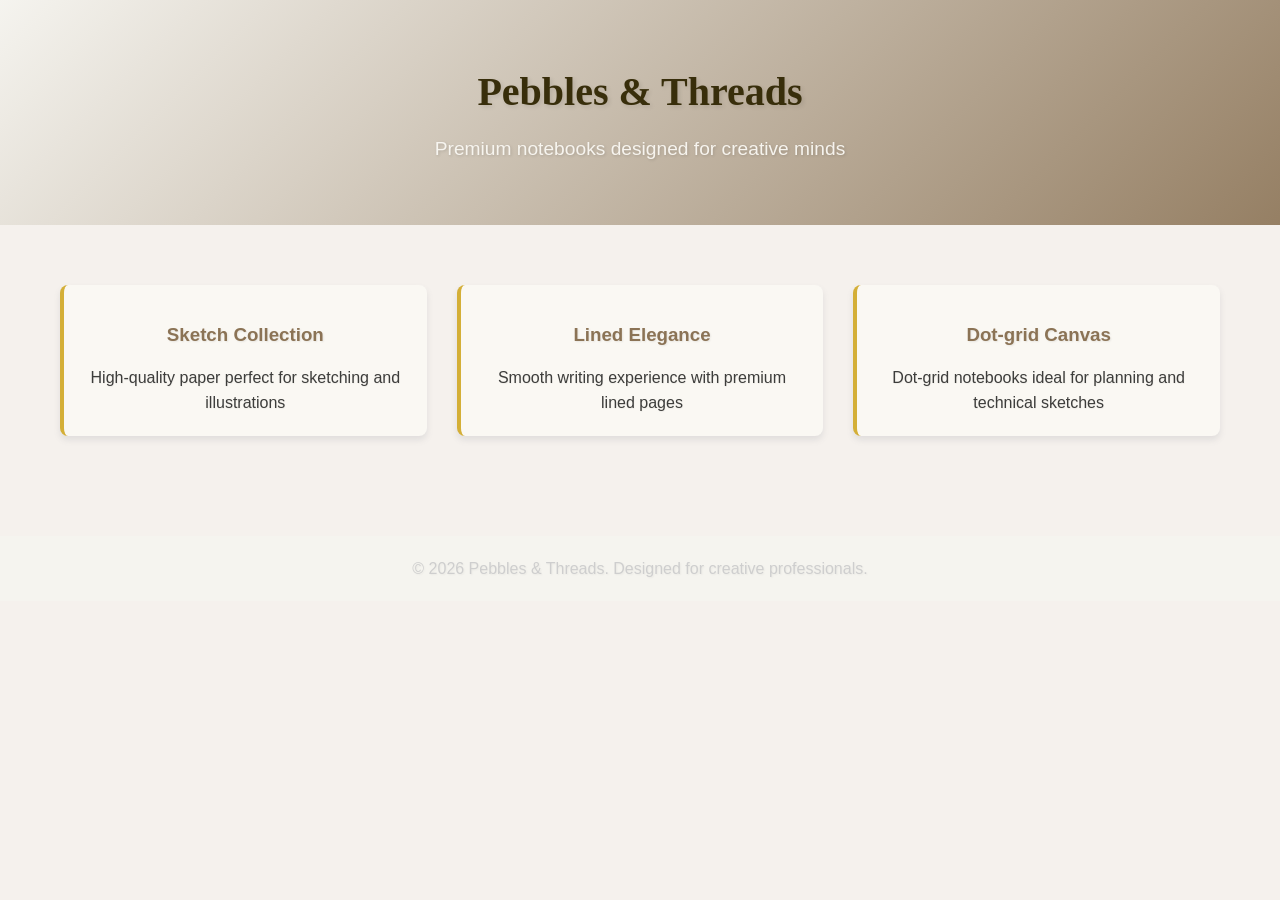
==== index.html @ 4863b6db "c" ====
<!DOCTYPE html>
<html lang="en">
<head>
    <meta charset="UTF-8">
    <meta name="viewport" content="width=device-width, initial-scale=1.0">
    <title>Document</title>
</head>
<body>

<style>
    * {
        margin: 0;
        padding: 0;
        box-sizing: border-box;
    }
    body {
        font-family: 'Segoe UI', Tahoma, Geneva, Verdana, sans-serif;
        line-height: 1.6;
        color: #3d3d3b;
        background-color: #f5f1ed;
    }
    header {
        background: linear-gradient(135deg, rgba(245, 244, 239, 0.9) 0%, rgba(139, 115, 85, 0.9) 100%), url('https://images.unsplash.com/photo-1558618666-fcd25c85cd64?w=1200&h=400&fit=crop') center/cover;
        color: #f5f4ef;
        padding: 60px 20px;
        text-align: center;
    }
    h2 {
        font-family: Georgia !important;
        font-size: 2.5em;
        margin-bottom: 10px;
        color: #382e0b;
        text-shadow: 2px 2px 4px rgba(0, 0, 0, 0.1);
    }
    .tagline {
        font-size: 1.2em;
        opacity: 0.95;
        color: #faf8f3;
        text-shadow: 1px 1px 3px rgba(0, 0, 0, 0.15);
    }
    .products {
        display: grid;
        grid-template-columns: repeat(auto-fit, minmax(280px, 1fr));
        gap: 30px;
        padding: 60px 20px;
        max-width: 1200px;
        margin: 0 auto;
    }
    .product-card {
        background: url('https://images.unsplash.com/photo-1536699162015-b34ccc34de20?w=400&h=500&fit=crop') center/cover, #faf8f3;
        border-radius: 8px;
        box-shadow: 0 4px 6px rgba(107, 114, 128, 0.15);
        padding: 20px;
        text-align: center;
        transition: transform 0.3s ease;
        border-left: 4px solid #d4af37;
    }
    .product-card:hover {
        transform: translateY(-5px);
        box-shadow: 0 6px 12px rgba(212, 175, 55, 0.2);
    }
    .product-card h3 {
        margin: 15px 0;
        color: #8b7355;
        text-shadow: 1px 1px 2px rgba(0, 0, 0, 0.08);
    }
    .product-card p {
        text-shadow: 0.5px 0.5px 1px rgba(0, 0, 0, 0.05);
    }
    footer {
        background: url('https://images.unsplash.com/photo-1558618666-fcd25c85cd64?w=1200&h=200&fit=crop') center/cover, #f5f4ef;
        color: #cecece;
        text-align: center;
        padding: 20px;
        margin-top: 40px;
        text-shadow: 1px 1px 2px rgba(0, 0, 0, 0.05);
    }
</style>
<header>
    <h2>Pebbles & Threads</h2>
    <p class="tagline">Premium notebooks designed for creative minds</p>
</header>
<section class="products">
    <div class="product-card">
        <h3>Sketch Collection</h3>
        <p>High-quality paper perfect for sketching and illustrations</p>
    </div>
    <div class="product-card">
        <h3>Lined Elegance</h3>
        <p>Smooth writing experience with premium lined pages</p>
    </div>
    <div class="product-card">
        <h3>Dot-grid Canvas</h3>
        <p>Dot-grid notebooks ideal for planning and technical sketches</p>
    </div>
</section>
<footer>
    <p>&copy; 2026 Pebbles & Threads. Designed for creative professionals.</p>
</footer>
</body>
</html>
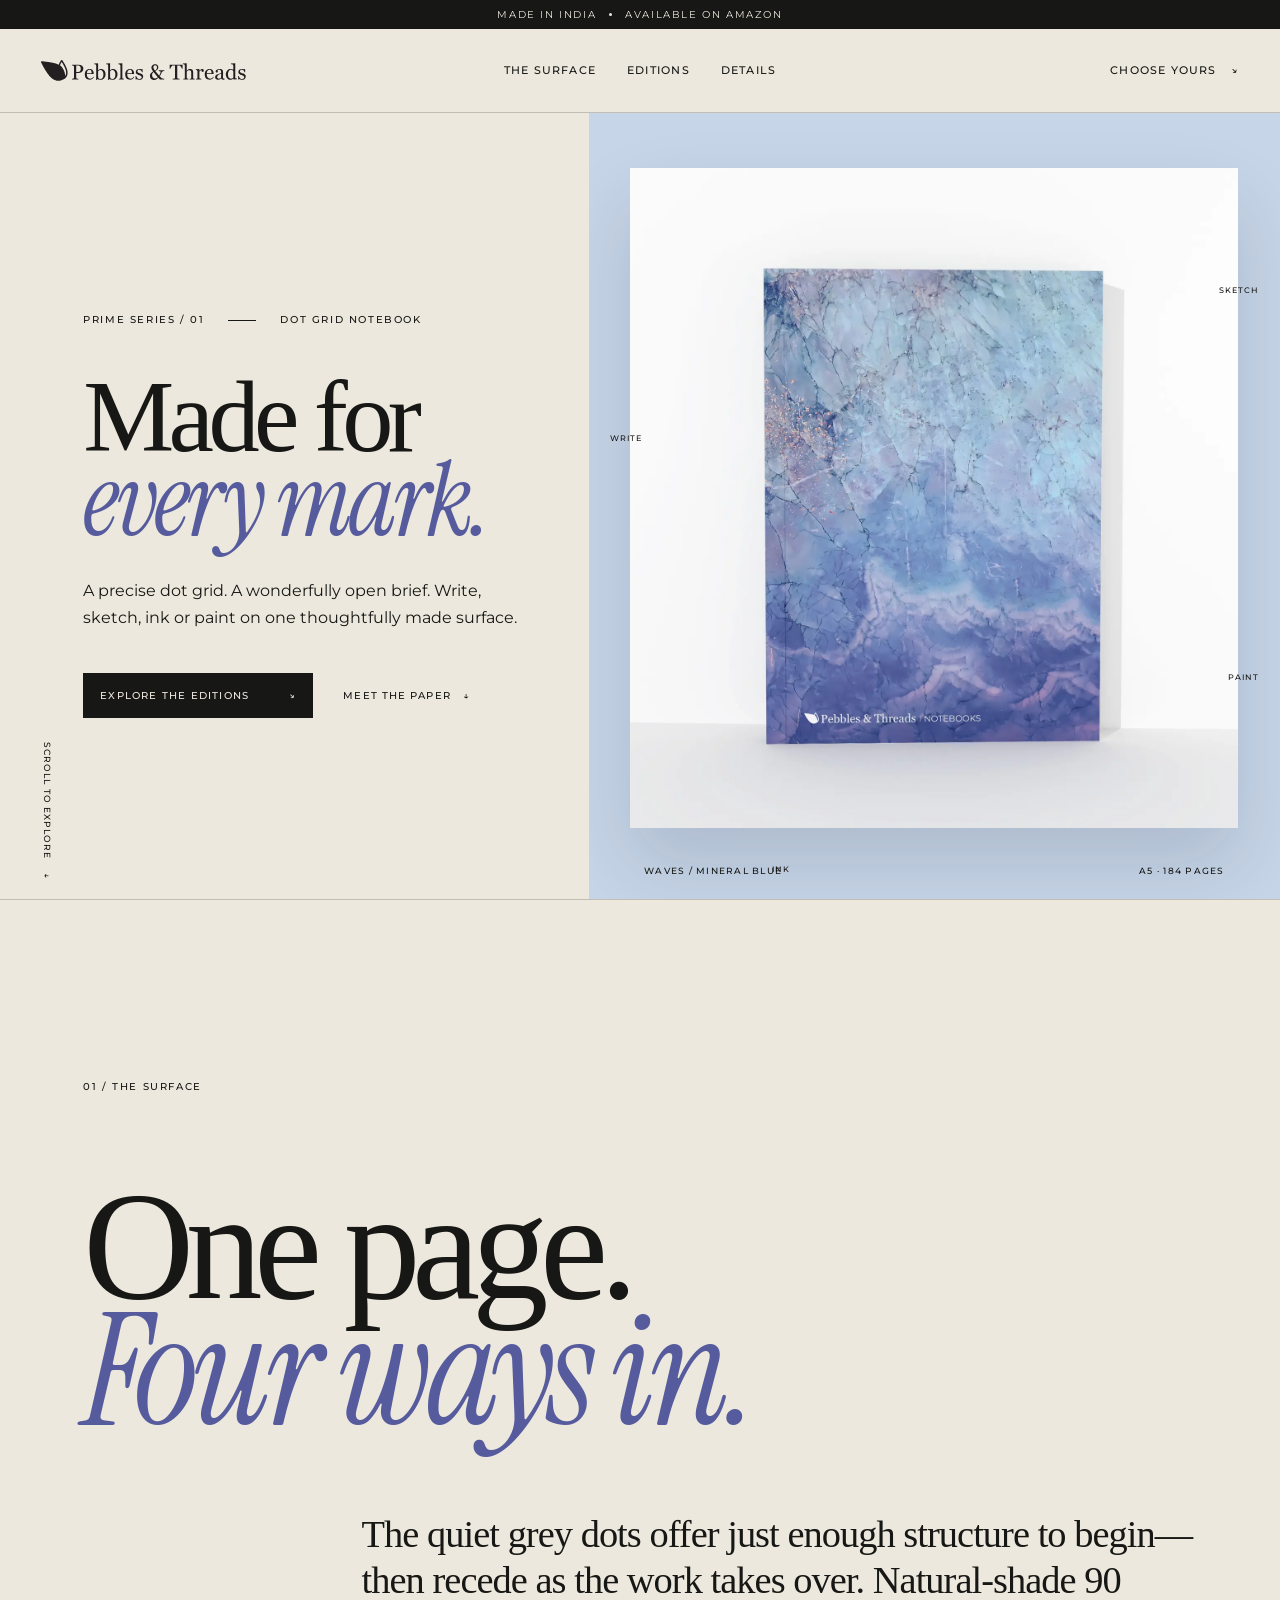
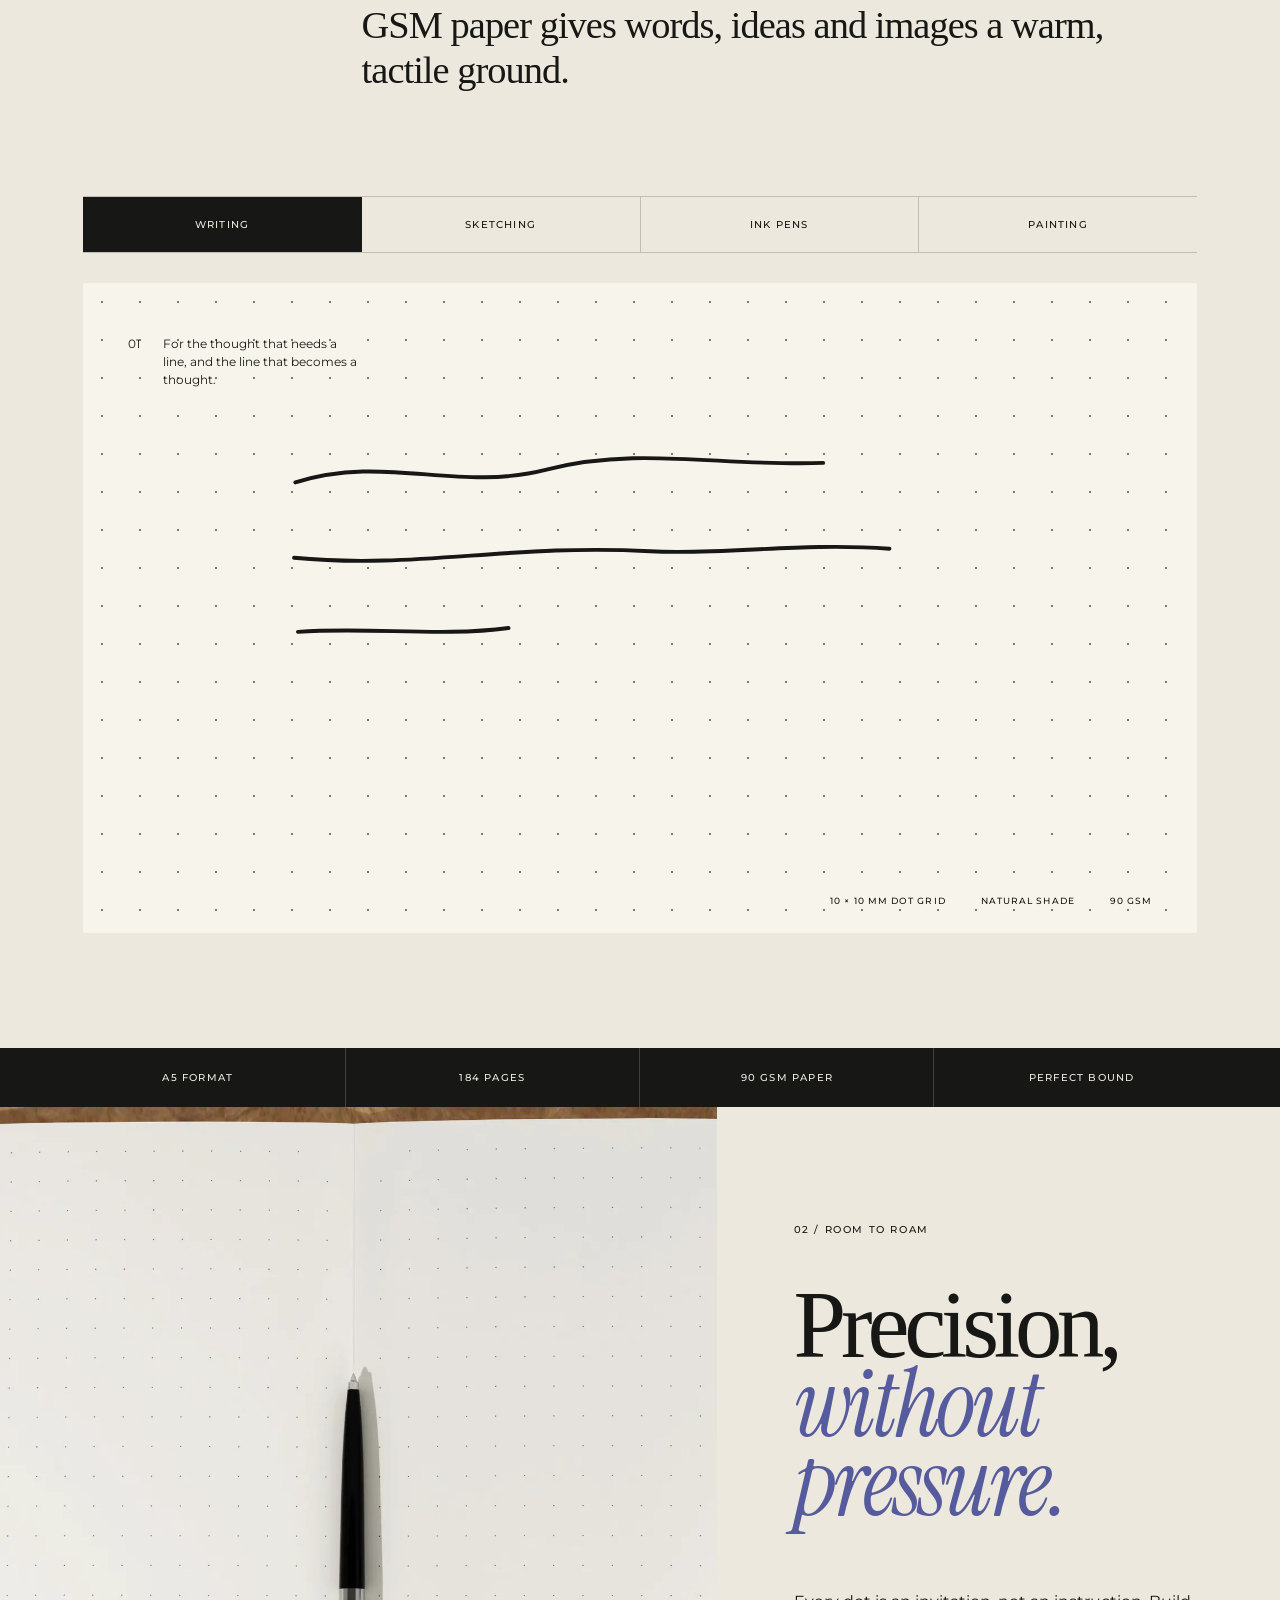
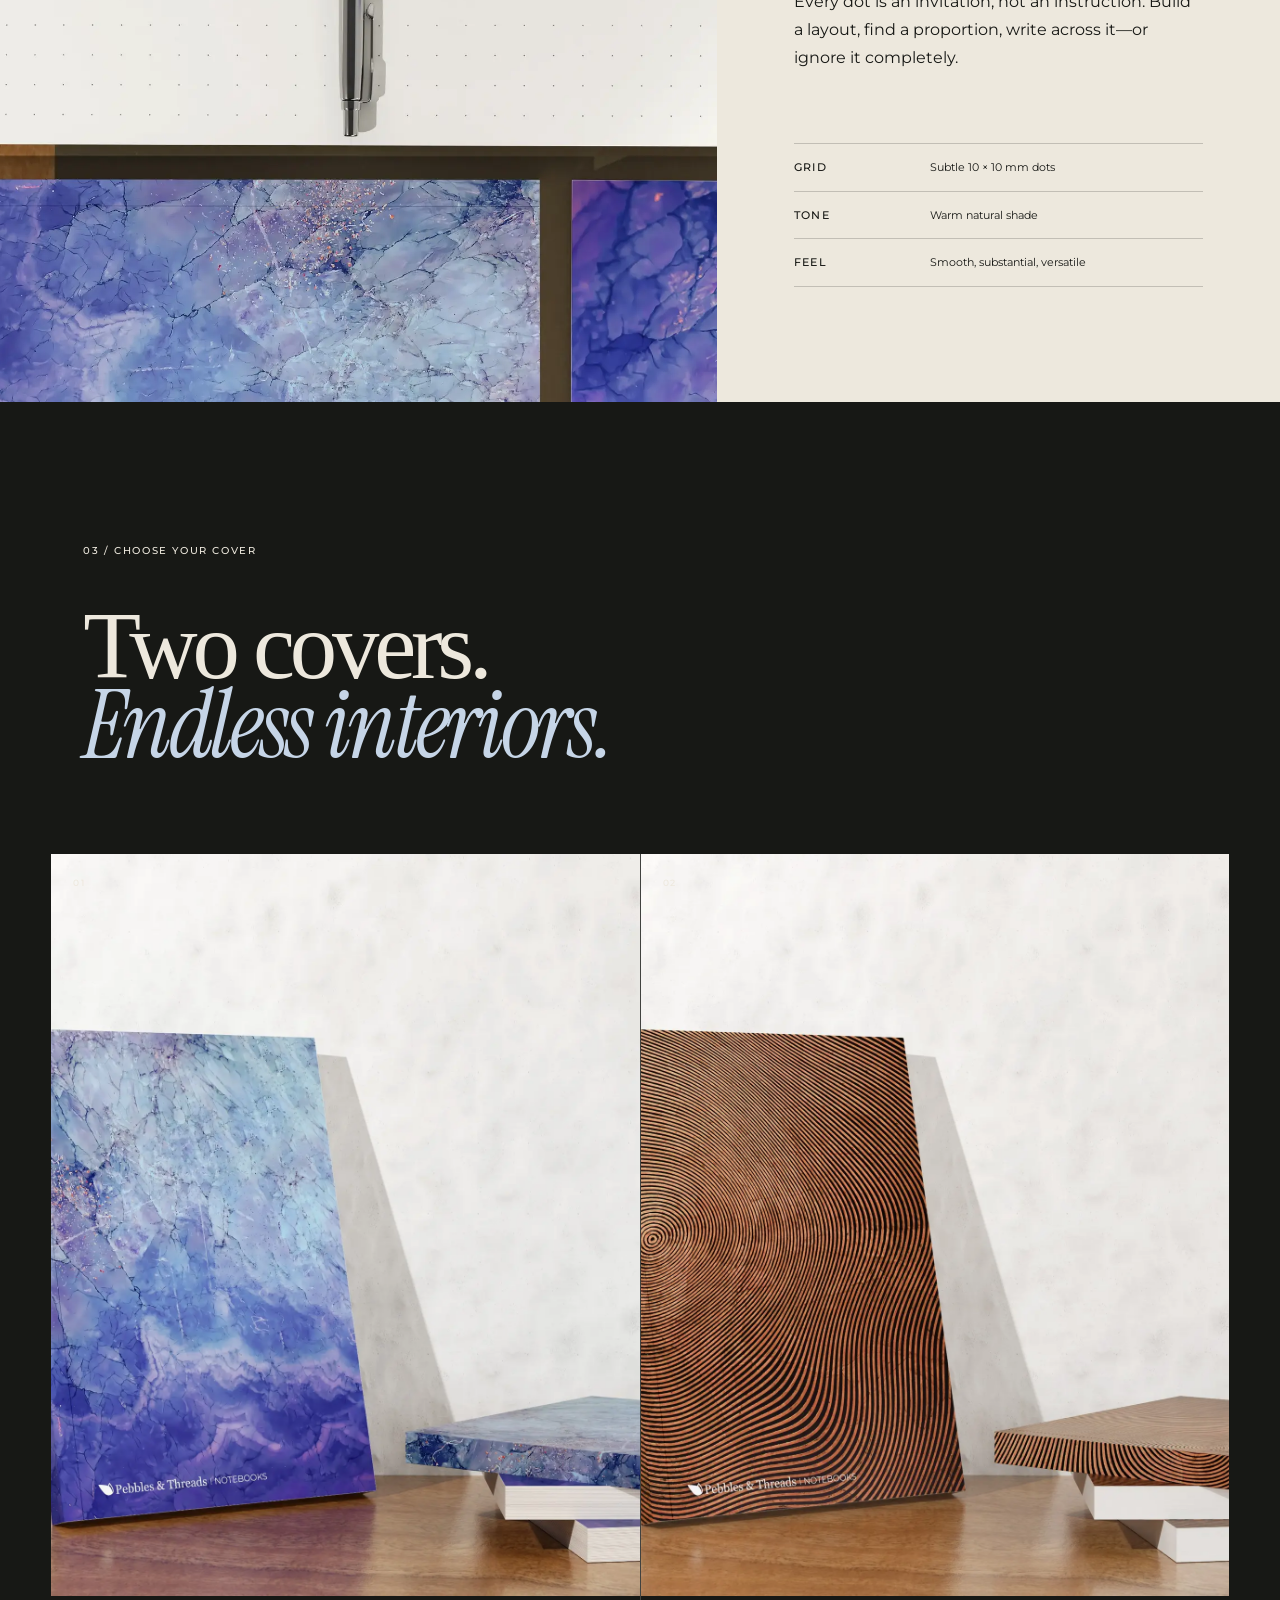
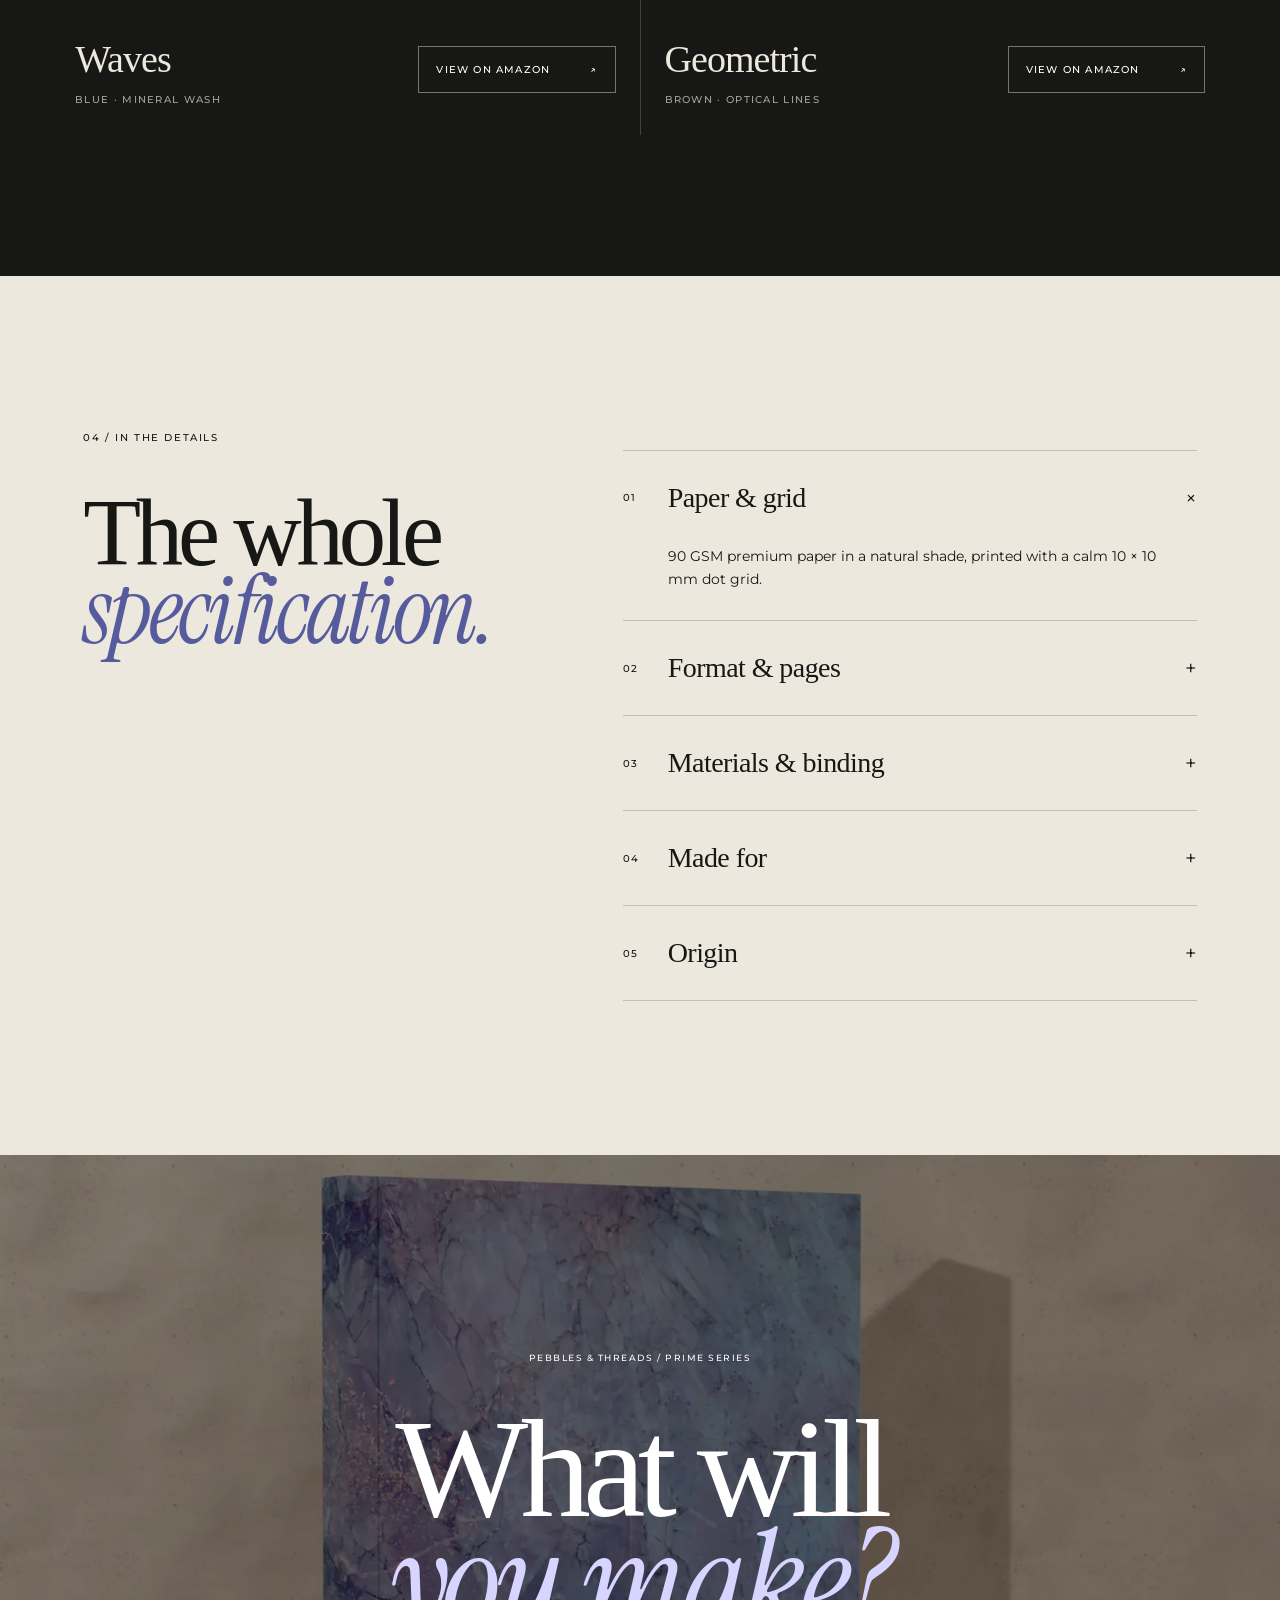
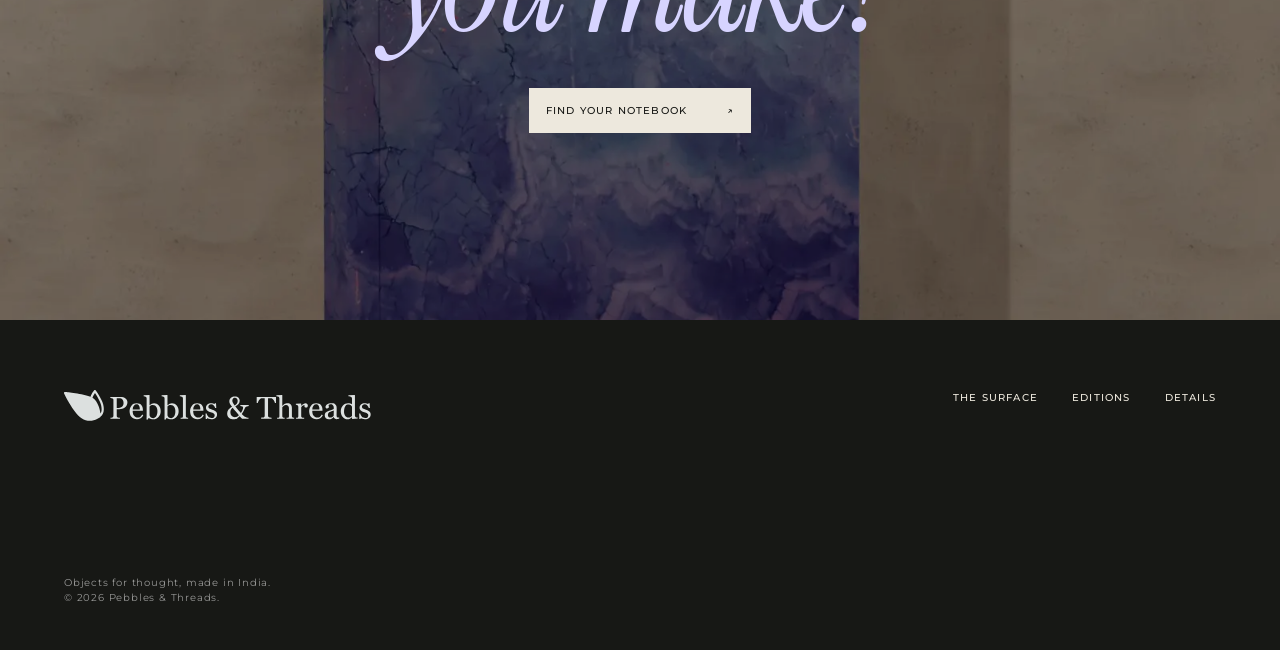
==== commit 8313f565: "Deploy Pebbles & Threads Prime Series website" ====
--- a/index.html
+++ b/index.html
@@ -1,101 +1,152 @@
-<!DOCTYPE html>
+<!doctype html>
 <html lang="en">
 <head>
-    <meta charset="UTF-8">
-    <meta name="viewport" content="width=device-width, initial-scale=1.0">
-    <title>Document</title>
+  <meta charset="utf-8">
+  <meta name="viewport" content="width=device-width, initial-scale=1">
+  <meta name="description" content="Pebbles & Threads Prime Series — one considered dot-grid notebook for writing, sketching, ink and paint. Made in India.">
+  <meta name="theme-color" content="#ede8dd">
+  <link rel="canonical" href="https://pebblesandthreads.com/">
+  <meta property="og:type" content="website">
+  <meta property="og:title" content="Pebbles & Threads — Made for every mark">
+  <meta property="og:description" content="One considered dot-grid notebook for writing, sketching, ink and paint. Made in India.">
+  <meta property="og:url" content="https://pebblesandthreads.com/">
+  <meta property="og:image" content="https://pebblesandthreads.com/assets/images/waves-front.webp">
+  <title>Pebbles & Threads — Made for every mark</title>
+  <link rel="preconnect" href="https://fonts.googleapis.com">
+  <link rel="preconnect" href="https://fonts.gstatic.com" crossorigin>
+  <link href="https://fonts.googleapis.com/css2?family=Instrument+Serif:ital@1&family=Montserrat:wght@400;500;600&display=swap" rel="stylesheet">
+  <link rel="stylesheet" href="styles.css">
 </head>
-<body>
+<body data-edition="waves">
+  <a class="skip-link" href="#main">Skip to content</a>
 
-<style>
-    * {
-        margin: 0;
-        padding: 0;
-        box-sizing: border-box;
-    }
-    body {
-        font-family: 'Segoe UI', Tahoma, Geneva, Verdana, sans-serif;
-        line-height: 1.6;
-        color: #3d3d3b;
-        background-color: #f5f1ed;
-    }
-    header {
-        background: linear-gradient(135deg, rgba(245, 244, 239, 0.9) 0%, rgba(139, 115, 85, 0.9) 100%), url('https://images.unsplash.com/photo-1558618666-fcd25c85cd64?w=1200&h=400&fit=crop') center/cover;
-        color: #f5f4ef;
-        padding: 60px 20px;
-        text-align: center;
-    }
-    h2 {
-        font-family: Georgia !important;
-        font-size: 2.5em;
-        margin-bottom: 10px;
-        color: #382e0b;
-        text-shadow: 2px 2px 4px rgba(0, 0, 0, 0.1);
-    }
-    .tagline {
-        font-size: 1.2em;
-        opacity: 0.95;
-        color: #faf8f3;
-        text-shadow: 1px 1px 3px rgba(0, 0, 0, 0.15);
-    }
-    .products {
-        display: grid;
-        grid-template-columns: repeat(auto-fit, minmax(280px, 1fr));
-        gap: 30px;
-        padding: 60px 20px;
-        max-width: 1200px;
-        margin: 0 auto;
-    }
-    .product-card {
-        background: url('https://images.unsplash.com/photo-1536699162015-b34ccc34de20?w=400&h=500&fit=crop') center/cover, #faf8f3;
-        border-radius: 8px;
-        box-shadow: 0 4px 6px rgba(107, 114, 128, 0.15);
-        padding: 20px;
-        text-align: center;
-        transition: transform 0.3s ease;
-        border-left: 4px solid #d4af37;
-    }
-    .product-card:hover {
-        transform: translateY(-5px);
-        box-shadow: 0 6px 12px rgba(212, 175, 55, 0.2);
-    }
-    .product-card h3 {
-        margin: 15px 0;
-        color: #8b7355;
-        text-shadow: 1px 1px 2px rgba(0, 0, 0, 0.08);
-    }
-    .product-card p {
-        text-shadow: 0.5px 0.5px 1px rgba(0, 0, 0, 0.05);
-    }
-    footer {
-        background: url('https://images.unsplash.com/photo-1558618666-fcd25c85cd64?w=1200&h=200&fit=crop') center/cover, #f5f4ef;
-        color: #cecece;
-        text-align: center;
-        padding: 20px;
-        margin-top: 40px;
-        text-shadow: 1px 1px 2px rgba(0, 0, 0, 0.05);
-    }
-</style>
-<header>
-    <h2>Pebbles & Threads</h2>
-    <p class="tagline">Premium notebooks designed for creative minds</p>
-</header>
-<section class="products">
-    <div class="product-card">
-        <h3>Sketch Collection</h3>
-        <p>High-quality paper perfect for sketching and illustrations</p>
-    </div>
-    <div class="product-card">
-        <h3>Lined Elegance</h3>
-        <p>Smooth writing experience with premium lined pages</p>
-    </div>
-    <div class="product-card">
-        <h3>Dot-grid Canvas</h3>
-        <p>Dot-grid notebooks ideal for planning and technical sketches</p>
-    </div>
-</section>
-<footer>
-    <p>&copy; 2026 Pebbles & Threads. Designed for creative professionals.</p>
-</footer>
+  <div class="announcement">Made in India <span></span> Available on Amazon</div>
+  <header class="site-header" data-header>
+    <a class="brand" href="#top" aria-label="Pebbles and Threads home">
+      <img class="brand-logo" src="assets/images/pebbles-brandmarks.svg" alt="" width="733" height="75">
+    </a>
+    <nav class="desktop-nav" aria-label="Primary navigation">
+      <a href="#surface">The surface</a>
+      <a href="#editions">Editions</a>
+      <a href="#details">Details</a>
+    </nav>
+    <a class="header-cta" href="#editions">Choose yours <span aria-hidden="true">↘</span></a>
+    <button class="menu-button" type="button" aria-label="Open menu" aria-expanded="false" data-menu-button><span></span><span></span></button>
+    <nav class="mobile-nav" aria-label="Mobile navigation" data-mobile-nav>
+      <a href="#surface">The surface</a><a href="#editions">Editions</a><a href="#details">Details</a><a href="#editions">Choose yours</a>
+    </nav>
+  </header>
+
+  <main id="main">
+    <section class="hero" id="top" aria-labelledby="hero-title">
+      <div class="hero-copy reveal">
+        <p class="eyebrow"><span>Prime Series / 01</span><span>Dot grid notebook</span></p>
+        <h1 id="hero-title">Made for<br><em>every mark.</em></h1>
+        <p class="hero-intro">A precise dot grid. A wonderfully open brief. Write, sketch, ink or paint on one thoughtfully made surface.</p>
+        <div class="hero-actions">
+          <a class="button button-dark" href="#editions">Explore the editions <span aria-hidden="true">↘</span></a>
+          <a class="text-link" href="#surface">Meet the paper <span aria-hidden="true">↓</span></a>
+        </div>
+      </div>
+      <div class="hero-visual reveal" data-tilt>
+        <div class="hero-orbit" aria-hidden="true"><span>WRITE</span><span>SKETCH</span><span>PAINT</span><span>INK</span></div>
+        <div class="hero-image-wrap">
+          <img src="assets/images/waves-front.webp" alt="Blue Waves Prime Series notebook standing against a white background" width="1600" height="1600" fetchpriority="high" data-hero-image>
+        </div>
+        <p class="hero-caption"><span data-edition-label>Waves / Mineral blue</span><span>A5 · 184 pages</span></p>
+      </div>
+      <div class="scroll-note" aria-hidden="true">Scroll to explore <span>↓</span></div>
+    </section>
+
+    <section class="statement" id="surface" aria-labelledby="statement-title">
+      <p class="section-index reveal">01 / THE SURFACE</p>
+      <h2 id="statement-title" class="reveal">One page.<br><em>Four ways in.</em></h2>
+      <p class="statement-copy reveal">The quiet grey dots offer just enough structure to begin—then recede as the work takes over. Natural-shade 90 GSM paper gives words, ideas and images a warm, tactile ground.</p>
+      <div class="medium-switcher reveal" role="tablist" aria-label="Ways to use the notebook">
+        <button role="tab" aria-selected="true" data-medium="write">Writing</button>
+        <button role="tab" aria-selected="false" data-medium="sketch">Sketching</button>
+        <button role="tab" aria-selected="false" data-medium="ink">Ink pens</button>
+        <button role="tab" aria-selected="false" data-medium="paint">Painting</button>
+      </div>
+      <div class="paper-demo reveal" data-paper-demo data-medium="write">
+        <div class="demo-note"><span data-demo-number>01</span><p data-demo-copy>For the thought that needs a line, and the line that becomes a thought.</p></div>
+        <svg class="demo-art" viewBox="0 0 700 430" aria-hidden="true">
+          <path class="stroke stroke-write" d="M85 118c70-22 124 8 194-10s134-2 212-5M84 176c94 9 166-11 274-5 58 3 115-7 184-2M87 233c55-4 110 4 162-3"/>
+          <path class="stroke stroke-sketch" d="M120 313 220 116l112 197 103-147 95 147M181 193l95 2m94 41 111 3"/>
+          <path class="stroke stroke-ink" d="M125 258c37-170 195-170 230-25 31 131 129 70 169-65M113 274c91-64 209 39 326-14"/>
+          <path class="paint paint-one" d="M184 92c76-33 175 16 199 89 24 76-38 136-126 122-85-13-152-73-130-137 11-34 25-60 57-74Z"/>
+          <path class="paint paint-two" d="M366 176c57-49 150-12 166 46 18 63-37 119-106 112-65-7-126-61-101-111 11-22 22-31 41-47Z"/>
+        </svg>
+        <div class="paper-meta"><span>10 × 10 mm dot grid</span><span>Natural shade</span><span>90 GSM</span></div>
+      </div>
+    </section>
+
+    <section class="spec-band" aria-label="Product highlights">
+      <p>A5 format</p><p>184 pages</p><p>90 GSM paper</p><p>Perfect bound</p>
+    </section>
+
+    <section class="editorial" aria-labelledby="editorial-title">
+      <div class="editorial-image reveal"><img src="assets/images/waves-open.webp" alt="Prime Series notebook open to its subtle dot-grid pages with a pen at the centre" width="1600" height="1600" loading="lazy"></div>
+      <div class="editorial-copy reveal">
+        <p class="section-index">02 / ROOM TO ROAM</p>
+        <h2 id="editorial-title">Precision,<br><em>without pressure.</em></h2>
+        <p>Every dot is an invitation, not an instruction. Build a layout, find a proportion, write across it—or ignore it completely.</p>
+        <dl>
+          <div><dt>Grid</dt><dd>Subtle 10 × 10 mm dots</dd></div>
+          <div><dt>Tone</dt><dd>Warm natural shade</dd></div>
+          <div><dt>Feel</dt><dd>Smooth, substantial, versatile</dd></div>
+        </dl>
+      </div>
+    </section>
+
+    <section class="editions" id="editions" aria-labelledby="editions-title">
+      <div class="editions-heading reveal">
+        <p class="section-index">03 / CHOOSE YOUR COVER</p>
+        <h2 id="editions-title">Two covers.<br><em>Endless interiors.</em></h2>
+      </div>
+      <div class="edition-grid">
+        <article class="edition-card reveal edition-waves">
+          <button class="edition-preview" type="button" data-select-edition="waves" aria-label="Preview Waves edition">
+            <span class="edition-number">01</span>
+            <img src="assets/images/waves-stack.webp" alt="Blue Waves notebook with a small stack showing the cover and page edges" width="1600" height="1600" loading="lazy">
+            <span class="preview-hint">Preview ↑</span>
+          </button>
+          <div class="edition-info"><div><h3>Waves</h3><p>Blue · mineral wash</p></div><a class="button button-light" href="https://www.amazon.in/Pebbles-Threads-Notebook-Sketching-Painting/dp/B0H8MP3RLS" target="_blank" rel="noopener noreferrer">View on Amazon <span aria-hidden="true">↗</span></a></div>
+        </article>
+        <article class="edition-card reveal edition-geometric">
+          <button class="edition-preview" type="button" data-select-edition="geometric" aria-label="Preview Brown Geometric edition">
+            <span class="edition-number">02</span>
+            <img src="assets/images/geometric.webp" alt="Brown Geometric notebook with concentric black linework" width="1600" height="1600" loading="lazy">
+            <span class="preview-hint">Preview ↑</span>
+          </button>
+          <div class="edition-info"><div><h3>Geometric</h3><p>Brown · optical lines</p></div><a class="button button-light" href="https://www.amazon.in/Pebbles-Threads-Notebook-Sketching-Geometric/dp/B0H8MHGXTL" target="_blank" rel="noopener noreferrer">View on Amazon <span aria-hidden="true">↗</span></a></div>
+        </article>
+      </div>
+    </section>
+
+    <section class="details" id="details" aria-labelledby="details-title">
+      <div class="details-title reveal"><p class="section-index">04 / IN THE DETAILS</p><h2 id="details-title">The whole<br><em>specification.</em></h2></div>
+      <div class="details-list reveal">
+        <details open><summary><span>01</span>Paper & grid<i>+</i></summary><div><p>90 GSM premium paper in a natural shade, printed with a calm 10 × 10 mm dot grid.</p></div></details>
+        <details><summary><span>02</span>Format & pages<i>+</i></summary><div><p>A5 format (149 × 210 mm) with 184 pages—portable enough for every day, expansive enough for full ideas.</p></div></details>
+        <details><summary><span>03</span>Materials & binding<i>+</i></summary><div><p>A flexible printed cover and clean perfect binding keep the object light, secure and considered.</p></div></details>
+        <details><summary><span>04</span>Made for<i>+</i></summary><div><p>Fountain pens, fineliners, markers, brush pens, pencils and light painting techniques.</p></div></details>
+        <details><summary><span>05</span>Origin<i>+</i></summary><div><p>Designed with care and made in India.</p></div></details>
+      </div>
+    </section>
+
+    <section class="closing" aria-labelledby="closing-title">
+      <img src="assets/images/waves-shadow.webp" alt="Blue Waves notebook standing in warm directional light" width="1600" height="1600" loading="lazy">
+      <div class="closing-overlay"></div>
+      <div class="closing-copy reveal"><p>PEBBLES & THREADS / PRIME SERIES</p><h2 id="closing-title">What will<br><em>you make?</em></h2><a class="button button-cream" href="#editions">Find your notebook <span aria-hidden="true">↗</span></a></div>
+    </section>
+  </main>
+
+  <footer>
+    <a class="brand footer-brand" href="#top" aria-label="Pebbles and Threads home"><img class="brand-logo" src="assets/images/pebbles-brandmarks.svg" alt="" width="733" height="75"></a>
+    <div class="footer-links"><a href="#surface">The surface</a><a href="#editions">Editions</a><a href="#details">Details</a></div>
+    <p>Objects for thought, made in India.<br>© <span data-year></span> Pebbles & Threads.</p>
+  </footer>
+  <script src="script.js"></script>
 </body>
-</html>+</html>
--- a/styles.css
+++ b/styles.css
@@ -0,0 +1,5 @@
+:root{--ink:#171815;--paper:#ede8dd;--paper-2:#f5f2eb;--line:rgba(23,24,21,.2);--blue:#555b9d;--blue-pale:#c6d5e7;--violet:#242053;--rust:#b96a42;--display:Georgia,"Times New Roman",serif;--accent:"Instrument Serif",Georgia,serif;--sans:Montserrat,Arial,sans-serif;--ease:cubic-bezier(.22,1,.36,1)}
+*{box-sizing:border-box}html{scroll-behavior:smooth}body{margin:0;background:var(--paper);color:var(--ink);font-family:var(--sans);font-size:16px;line-height:1.5;overflow-x:hidden}body[data-edition="geometric"]{--blue:#9b5438;--blue-pale:#dba47b;--violet:#271815}a{color:inherit;text-decoration:none}button{font:inherit;color:inherit}a:focus-visible,button:focus-visible,summary:focus-visible{outline:2px solid currentColor;outline-offset:4px}img{display:block;width:100%;height:auto}.skip-link{position:fixed;top:8px;left:8px;z-index:99;background:#fff;padding:10px;transform:translateY(-150%)}.skip-link:focus{transform:none}.announcement{height:29px;display:flex;align-items:center;justify-content:center;gap:13px;background:var(--ink);color:var(--paper);font-size:10px;letter-spacing:.16em;text-transform:uppercase}.announcement span{width:3px;height:3px;border-radius:50%;background:var(--paper)}.site-header{height:84px;display:grid;grid-template-columns:1fr auto 1fr;align-items:center;padding:0 3.2vw;border-bottom:1px solid var(--line);position:relative;z-index:20;background:rgba(237,232,221,.88);backdrop-filter:blur(15px)}.brand{display:flex;align-items:center;width:max-content}.brand-logo{width:clamp(185px,16vw,235px);height:auto}.desktop-nav{display:flex;gap:31px;font-size:11px;font-weight:500;text-transform:uppercase;letter-spacing:.11em}.desktop-nav a,.footer-links a{position:relative}.desktop-nav a:after,.footer-links a:after{content:"";position:absolute;height:1px;left:0;right:100%;bottom:-5px;background:currentColor;transition:right .45s var(--ease)}.desktop-nav a:hover:after,.footer-links a:hover:after{right:0}.header-cta{justify-self:end;font-size:11px;font-weight:500;text-transform:uppercase;letter-spacing:.11em}.header-cta span{margin-left:10px}.menu-button,.mobile-nav{display:none}.hero{min-height:calc(100svh - 113px);display:grid;grid-template-columns:46% 54%;position:relative;border-bottom:1px solid var(--line)}.hero-copy{padding:10vh 4vw 8vh 6.5vw;display:flex;flex-direction:column;justify-content:center}.eyebrow,.section-index{font-size:10px;font-weight:500;letter-spacing:.16em;text-transform:uppercase;margin:0}.eyebrow{display:flex;gap:24px}.eyebrow span+span:before{content:"";display:inline-block;width:28px;height:1px;background:currentColor;vertical-align:middle;margin-right:24px}.hero h1,.statement h2,.editorial h2,.editions h2,.details h2,.closing h2{font-family:var(--display);font-weight:400;line-height:.82;letter-spacing:-.055em;margin:48px 0 34px;font-size:clamp(76px,8vw,140px)}h1 em,h2 em{font-family:var(--accent);font-weight:400;font-style:italic;letter-spacing:-.035em;color:var(--blue);transition:color .7s var(--ease)}.hero-intro{max-width:470px;font-size:16px;line-height:1.7;margin:0}.hero-actions{display:flex;align-items:center;gap:30px;margin-top:42px}.button{display:inline-flex;align-items:center;justify-content:space-between;gap:40px;padding:15px 17px;font-size:10px;font-weight:500;letter-spacing:.12em;text-transform:uppercase;transition:transform .25s,background .25s,color .25s}.button:hover{transform:translateY(-2px)}.button-dark{background:var(--ink);color:var(--paper)}.button-light{border:1px solid rgba(255,255,255,.4);color:#fff}.button-cream{background:var(--paper);color:var(--ink)}.text-link{font-size:10px;font-weight:500;text-transform:uppercase;letter-spacing:.11em}.text-link span{margin-left:8px}.hero-visual{position:relative;overflow:hidden;background:var(--blue-pale);transition:background .7s var(--ease)}.hero-image-wrap{position:absolute;inset:7% 6% 9%;overflow:hidden;box-shadow:0 35px 70px rgba(30,29,54,.14);transform:perspective(1000px) rotateX(var(--rx,0)) rotateY(var(--ry,0));transition:transform .15s ease-out}.hero-image-wrap img{width:100%;height:100%;object-fit:cover;transition:opacity .35s var(--ease),transform 1.1s var(--ease)}.hero-visual:hover img{transform:scale(1.018)}.hero-caption{position:absolute;z-index:2;left:8%;right:8%;bottom:2.8%;display:flex;justify-content:space-between;margin:0;font-size:9px;font-weight:500;letter-spacing:.14em;text-transform:uppercase}.hero-orbit{position:absolute;z-index:3;inset:3%;pointer-events:none;animation:slow-rotate 45s linear infinite}.hero-orbit span{position:absolute;font-size:8px;font-weight:500;letter-spacing:.14em}.hero-orbit span:nth-child(1){left:0;top:40%}.hero-orbit span:nth-child(2){right:0;top:20%}.hero-orbit span:nth-child(3){right:0;bottom:26%}.hero-orbit span:nth-child(4){left:25%;bottom:0}.scroll-note{position:absolute;bottom:20px;left:3.2vw;font-size:9px;font-weight:500;letter-spacing:.12em;text-transform:uppercase;writing-mode:vertical-rl;display:flex;gap:14px;align-items:center}.statement{padding:14vw 6.5vw 9vw}.statement h2{font-size:clamp(86px,12vw,190px);margin:7vw 0 6vw}.statement-copy{font-family:var(--display);font-size:clamp(25px,3vw,46px);line-height:1.18;letter-spacing:-.025em;max-width:920px;margin:0 0 8vw 25%}.medium-switcher{display:flex;border-top:1px solid var(--line);border-bottom:1px solid var(--line)}.medium-switcher button{flex:1;padding:20px 8px;border:0;border-right:1px solid var(--line);background:none;text-transform:uppercase;letter-spacing:.12em;font-size:10px;font-weight:500;cursor:pointer;transition:background .3s,color .3s}.medium-switcher button:last-child{border-right:0}.medium-switcher button[aria-selected="true"]{background:var(--ink);color:var(--paper)}.paper-demo{height:min(55vw,650px);min-height:430px;position:relative;margin-top:30px;background-color:#f7f4ec;background-image:radial-gradient(#777 1px,transparent 1px);background-size:38px 38px;overflow:hidden}.demo-note{position:absolute;z-index:2;left:4%;top:8%;width:235px;display:grid;grid-template-columns:35px 1fr;font-size:12px}.demo-note p{margin:0}.demo-art{position:absolute;inset:7%;width:86%;height:86%}.stroke{fill:none;stroke:var(--ink);stroke-width:3;stroke-linecap:round;stroke-dasharray:1400;stroke-dashoffset:1400;opacity:0;transition:opacity .4s,stroke-dashoffset 1.4s var(--ease)}.paint{opacity:0;fill:var(--blue);mix-blend-mode:multiply;filter:blur(2px);transform-origin:center;transform:scale(.7);transition:opacity .7s,transform 1s var(--ease)}.paper-demo[data-medium="write"] .stroke-write,.paper-demo[data-medium="sketch"] .stroke-sketch,.paper-demo[data-medium="ink"] .stroke-ink{opacity:1;stroke-dashoffset:0}.paper-demo[data-medium="paint"] .paint{opacity:.58;transform:scale(1)}.paper-demo[data-medium="paint"] .paint-two{fill:var(--rust)}.paper-meta{position:absolute;bottom:4%;left:4%;right:4%;display:flex;justify-content:flex-end;gap:35px;font-size:9px;font-weight:500;letter-spacing:.12em;text-transform:uppercase}.spec-band{display:grid;grid-template-columns:repeat(4,1fr);background:var(--ink);color:var(--paper);padding:0 4vw}.spec-band p{margin:0;padding:22px;text-align:center;border-right:1px solid rgba(255,255,255,.18);font-size:10px;font-weight:500;letter-spacing:.12em;text-transform:uppercase}.spec-band p:last-child{border:0}.editorial{display:grid;grid-template-columns:1.12fr .88fr;min-height:820px}.editorial-image{min-height:720px}.editorial-image img{height:100%;object-fit:cover}.editorial-copy{padding:9vw 6vw;display:flex;flex-direction:column;justify-content:center}.editorial h2,.editions h2,.details h2{font-size:clamp(65px,7.4vw,120px);margin:50px 0}.editorial-copy>p:not(.section-index){max-width:480px;font-size:16px;line-height:1.75}.editorial dl{margin:55px 0 0;border-top:1px solid var(--line)}.editorial dl div{display:grid;grid-template-columns:1fr 2fr;padding:15px 0;border-bottom:1px solid var(--line);font-size:11px}.editorial dt{text-transform:uppercase;letter-spacing:.13em;font-weight:500}.editorial dd{margin:0}.editions{padding:11vw 4vw;background:var(--ink);color:var(--paper)}.editions-heading{padding-left:2.5vw}.editions h2 em{color:var(--blue-pale)}.edition-grid{display:grid;grid-template-columns:1fr 1fr;gap:1px;background:rgba(255,255,255,.18);margin-top:7vw}.edition-card{background:var(--ink)}.edition-preview{position:relative;width:100%;height:min(58vw,760px);padding:0;border:0;overflow:hidden;cursor:pointer;background:#d3ddeb}.edition-preview img{height:100%;object-fit:cover;transition:transform 1.1s var(--ease),filter .4s}.edition-preview:hover img{transform:scale(1.025)}.edition-geometric .edition-preview{background:#b96642}.edition-number,.preview-hint{position:absolute;z-index:2;top:22px;font-size:9px;font-weight:500;letter-spacing:.15em;text-transform:uppercase}.edition-number{left:22px}.preview-hint{right:22px;opacity:0;transform:translateY(8px);transition:.35s}.edition-preview:hover .preview-hint{opacity:1;transform:none}.edition-info{display:flex;align-items:center;justify-content:space-between;padding:28px 24px}.edition-info h3{font-family:var(--display);font-size:38px;font-weight:400;letter-spacing:-.025em;margin:0}.edition-info p{font-size:10px;font-weight:500;text-transform:uppercase;letter-spacing:.13em;margin:4px 0 0;color:rgba(255,255,255,.6)}.details{display:grid;grid-template-columns:.85fr 1.15fr;gap:9vw;padding:12vw 6.5vw}.details h2{margin-bottom:0}.details-list{padding-top:20px}.details-list details{border-top:1px solid var(--line)}.details-list details:last-child{border-bottom:1px solid var(--line)}summary{list-style:none;display:grid;grid-template-columns:45px 1fr auto;align-items:center;padding:26px 0;cursor:pointer;font-family:var(--display);font-size:28px;letter-spacing:-.02em}summary::-webkit-details-marker{display:none}summary span{font:500 10px var(--sans);letter-spacing:.12em}summary i{font:400 20px var(--sans);font-style:normal;transition:transform .4s var(--ease)}details[open] summary i{transform:rotate(45deg)}details div{overflow:hidden}details div p{margin:0;padding:0 40px 28px 45px;max-width:620px;font-size:14px;line-height:1.7}.closing{height:85svh;min-height:650px;position:relative;color:#fff;display:flex;align-items:center;justify-content:center;text-align:center;overflow:hidden}.closing>img,.closing-overlay{position:absolute;inset:0;width:100%;height:100%}.closing>img{object-fit:cover}.closing-overlay{background:rgba(25,22,30,.37)}.closing-copy{position:relative;z-index:2}.closing-copy>p{font-size:9px;font-weight:500;letter-spacing:.17em}.closing h2{font-size:clamp(95px,11vw,170px);margin:46px 0}.closing h2 em{color:#d7d4ff}footer{min-height:330px;background:var(--ink);color:var(--paper);padding:70px 5vw 45px;display:grid;grid-template-columns:1fr auto;grid-template-rows:1fr auto}.footer-brand{align-self:start}.footer-brand .brand-logo{width:clamp(230px,24vw,360px);filter:invert(1)}.footer-links{display:flex;gap:34px;align-self:start;font-size:10px;font-weight:500;letter-spacing:.12em;text-transform:uppercase}footer>p{grid-column:1/-1;align-self:end;margin:0;font-size:10px;letter-spacing:.08em;color:rgba(255,255,255,.55)}.reveal{opacity:0;transform:translateY(28px);transition:opacity .9s var(--ease),transform .9s var(--ease)}.reveal.in-view{opacity:1;transform:none}@keyframes slow-rotate{to{transform:rotate(360deg)}}
+@media(max-width:900px){.site-header{grid-template-columns:1fr auto;height:70px}.desktop-nav,.header-cta{display:none}.menu-button{display:flex;flex-direction:column;gap:5px;background:none;border:0;padding:10px}.menu-button span{display:block;width:22px;height:1px;background:currentColor;transition:.3s}.menu-button[aria-expanded="true"] span:first-child{transform:translateY(3px) rotate(45deg)}.menu-button[aria-expanded="true"] span:last-child{transform:translateY(-3px) rotate(-45deg)}.mobile-nav{display:flex;position:absolute;top:70px;left:0;right:0;background:var(--paper);flex-direction:column;padding:26px 5vw;border-bottom:1px solid var(--line);transform:scaleY(0);transform-origin:top;opacity:0;visibility:hidden;pointer-events:none;transition:.35s var(--ease)}.mobile-nav.open{transform:none;opacity:1;visibility:visible;pointer-events:auto}.mobile-nav a{padding:12px 0;border-bottom:1px solid var(--line);font-family:var(--display);font-size:28px}.hero{display:block;min-height:0}.hero-copy{min-height:670px;padding:95px 7vw 65px}.hero h1{font-size:clamp(74px,19vw,120px);margin-top:38px}.hero-visual{height:110vw;min-height:560px}.scroll-note{display:none}.statement{padding:110px 6vw 70px}.statement h2{font-size:clamp(70px,19vw,130px);margin:70px 0}.statement-copy{margin:0 0 90px 12%;font-size:clamp(27px,6vw,40px)}.medium-switcher{overflow-x:auto}.medium-switcher button{flex:0 0 150px}.paper-demo{height:620px}.paper-meta{justify-content:flex-start;flex-wrap:wrap}.spec-band{grid-template-columns:1fr 1fr}.spec-band p:nth-child(2){border-right:0}.spec-band p:nth-child(-n+2){border-bottom:1px solid rgba(255,255,255,.18)}.editorial{grid-template-columns:1fr}.editorial-copy{padding:100px 7vw}.editorial h2,.editions h2,.details h2{font-size:clamp(70px,16vw,110px)}.edition-grid{grid-template-columns:1fr}.edition-preview{height:112vw;max-height:760px}.details{grid-template-columns:1fr;padding:110px 7vw}.closing{height:760px}footer{grid-template-columns:1fr;gap:55px}.footer-links{flex-wrap:wrap}footer>p{grid-column:1}}
+@media(max-width:520px){.announcement{font-size:8px}.brand{font-size:19px}.hero-copy{min-height:620px}.eyebrow span:nth-child(2){display:none}.hero-intro{font-size:15px}.hero-actions{align-items:flex-start;flex-direction:column}.button{gap:24px}.hero-visual{min-height:480px}.statement-copy{margin-left:0}.paper-demo{min-height:540px}.demo-note{width:200px}.paper-meta{gap:14px}.editorial-image{min-height:490px}.edition-info{align-items:flex-start;gap:24px;flex-direction:column}.details{gap:55px}summary{font-size:24px}.closing h2{font-size:25vw}.footer-brand{font-size:29px}}
+@media(prefers-reduced-motion:reduce){html{scroll-behavior:auto}*,*:before,*:after{animation:none!important;transition-duration:.01ms!important}.reveal{opacity:1;transform:none}}
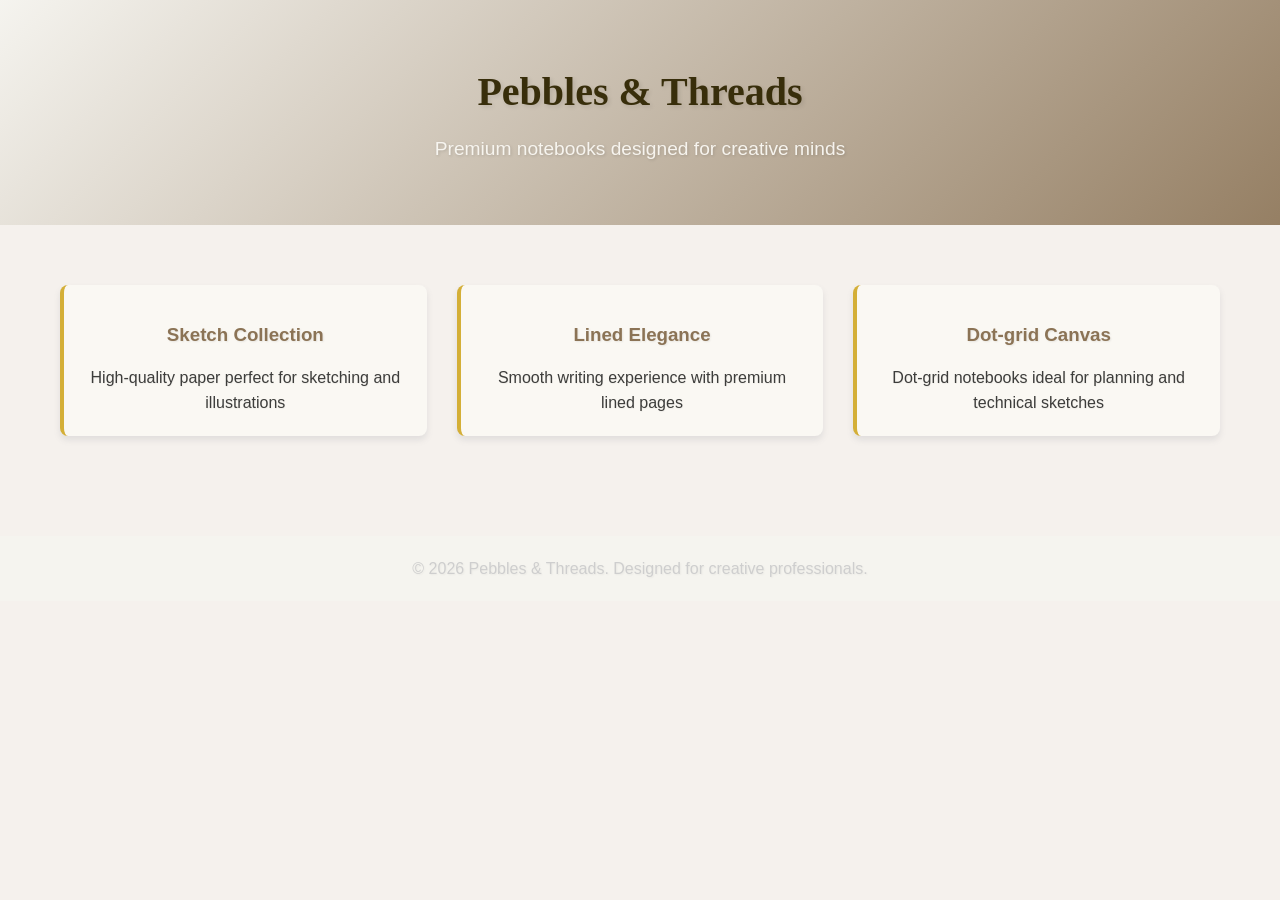
==== commit 4a7ca052: "fullstory" ====
--- a/index.html
+++ b/index.html
@@ -1,152 +1,210 @@
-<!doctype html>
+<!DOCTYPE html>
 <html lang="en">
+
 <head>
-  <meta charset="utf-8">
-  <meta name="viewport" content="width=device-width, initial-scale=1">
-  <meta name="description" content="Pebbles & Threads Prime Series — one considered dot-grid notebook for writing, sketching, ink and paint. Made in India.">
-  <meta name="theme-color" content="#ede8dd">
-  <link rel="canonical" href="https://pebblesandthreads.com/">
-  <meta property="og:type" content="website">
-  <meta property="og:title" content="Pebbles & Threads — Made for every mark">
-  <meta property="og:description" content="One considered dot-grid notebook for writing, sketching, ink and paint. Made in India.">
-  <meta property="og:url" content="https://pebblesandthreads.com/">
-  <meta property="og:image" content="https://pebblesandthreads.com/assets/images/waves-front.webp">
-  <title>Pebbles & Threads — Made for every mark</title>
-  <link rel="preconnect" href="https://fonts.googleapis.com">
-  <link rel="preconnect" href="https://fonts.gstatic.com" crossorigin>
-  <link href="https://fonts.googleapis.com/css2?family=Instrument+Serif:ital@1&family=Montserrat:wght@400;500;600&display=swap" rel="stylesheet">
-  <link rel="stylesheet" href="styles.css">
+    <meta charset="UTF-8">
+    <meta name="viewport" content="width=device-width, initial-scale=1.0">
+    <title>Document</title>
+    <script>
+        ! function (m, n, e, t, l, o, g, y) {
+            var u, a, f = function (h) {
+                return !(h in m) || (m.console && m.console.log && m.console.log(
+                    "FullStory namespace conflict. Please use a different namespace."), !1)
+            }(l);
+            f && (g = m[l] = function () {
+                var b = function (b, d, j, r) {
+                    r = r || 2;
+                    var i, c = /Async$/;
+                    return c.test(b) && (b = b.replace(c, ""),
+                        "function" == typeof Promise) ? new Promise((function (i, c) {
+                        h(b, d, j, i, c, r)
+                    })) : h(b, d, j, i, i, r)
+                };
+
+                function h(h, d, j, r, i, c) {
+                    return b._api ? b._api(h, d, j, r, i, c) : (b.q && b.q.push([h, d, j, r, i, c]), null)
+                }
+                return b.q = [], b
+            }(), y = function (b) {
+                function h(h) {
+                    "function" == typeof h[4] && h[4](new Error(b))
+                }
+                var d = g.q;
+                if (d) {
+                    for (var j = 0; j < d.length; j++) h(d[j]);
+                    d.length = 0, d.push = h
+                }
+            }, function () {
+                var b = "script",
+                    d = n.createElement(b);
+                d.async = !0, d.crossOrigin = "anonymous", d.src = "https://" + t + "?org=" + o, d.setAttribute(
+                        "data-fs-namespace", l),
+                    d.onerror = function () {
+                        y("Error loading " + t)
+                    };
+                var c = n.getElementsByTagName(b)[0];
+                c && c.parentNode ? c.parentNode.insertBefore(d, c) : n.head.appendChild(d)
+            }(), function () {
+                function b() {}
+
+                function h(b, h, d) {
+                    g(b, h, d, 1)
+                }
+
+                function d(b, d, j) {
+                    h("setProperties", {
+                        type: b,
+                        properties: d
+                    }, j)
+                }
+
+                function j(b, h) {
+                    d("user", b, h)
+                }
+
+                function r(b, h, d) {
+                    j({
+                        uid: b
+                    }, d), h && j(h, d)
+                }
+                g.identify = r, g.setUserVars = j,
+                    g.identifyAccount = b, g.clearUserCookie = b, g.setVars = d, g.event = function (b, d, j) {
+                        h("trackEvent", {
+                            name: b,
+                            properties: d
+                        }, j)
+                    }, g.anonymize = function () {
+                        r(!1)
+                    }, g.shutdown = function () {
+                        h("shutdown")
+                    }, g.restart = function () {
+                        h("restart")
+                    }, g.log = function (b, d) {
+                        h("log", {
+                            level: b,
+                            msg: d
+                        })
+                    }, g.consent = function (b) {
+                        h("setIdentity", {
+                            consent: !arguments.length || b
+                        })
+                    }
+            }(), u = "fetch", a = "XMLHttpRequest", g._w = {}, g._w[a] = m[a], g._w[u] = m[u], m[u] && (m[u] =
+                function () {
+                    return g._w[u].apply(this, arguments)
+                }), g("init", {
+                env: {
+                    orgId: o,
+                    host: e,
+                    script: t
+                }
+            }), g._v = "2.1.0")
+        }(window, document, "fullstory.com", "edge.fullstory.com/s/fs.js", "FS", "1337AQ");
+    </script>
 </head>
-<body data-edition="waves">
-  <a class="skip-link" href="#main">Skip to content</a>
-
-  <div class="announcement">Made in India <span></span> Available on Amazon</div>
-  <header class="site-header" data-header>
-    <a class="brand" href="#top" aria-label="Pebbles and Threads home">
-      <img class="brand-logo" src="assets/images/pebbles-brandmarks.svg" alt="" width="733" height="75">
-    </a>
-    <nav class="desktop-nav" aria-label="Primary navigation">
-      <a href="#surface">The surface</a>
-      <a href="#editions">Editions</a>
-      <a href="#details">Details</a>
-    </nav>
-    <a class="header-cta" href="#editions">Choose yours <span aria-hidden="true">↘</span></a>
-    <button class="menu-button" type="button" aria-label="Open menu" aria-expanded="false" data-menu-button><span></span><span></span></button>
-    <nav class="mobile-nav" aria-label="Mobile navigation" data-mobile-nav>
-      <a href="#surface">The surface</a><a href="#editions">Editions</a><a href="#details">Details</a><a href="#editions">Choose yours</a>
-    </nav>
-  </header>
-
-  <main id="main">
-    <section class="hero" id="top" aria-labelledby="hero-title">
-      <div class="hero-copy reveal">
-        <p class="eyebrow"><span>Prime Series / 01</span><span>Dot grid notebook</span></p>
-        <h1 id="hero-title">Made for<br><em>every mark.</em></h1>
-        <p class="hero-intro">A precise dot grid. A wonderfully open brief. Write, sketch, ink or paint on one thoughtfully made surface.</p>
-        <div class="hero-actions">
-          <a class="button button-dark" href="#editions">Explore the editions <span aria-hidden="true">↘</span></a>
-          <a class="text-link" href="#surface">Meet the paper <span aria-hidden="true">↓</span></a>
+
+<body>
+
+    <style>
+        * {
+            margin: 0;
+            padding: 0;
+            box-sizing: border-box;
+        }
+
+        body {
+            font-family: 'Segoe UI', Tahoma, Geneva, Verdana, sans-serif;
+            line-height: 1.6;
+            color: #3d3d3b;
+            background-color: #f5f1ed;
+        }
+
+        header {
+            background: linear-gradient(135deg, rgba(245, 244, 239, 0.9) 0%, rgba(139, 115, 85, 0.9) 100%), url('https://images.unsplash.com/photo-1558618666-fcd25c85cd64?w=1200&h=400&fit=crop') center/cover;
+            color: #f5f4ef;
+            padding: 60px 20px;
+            text-align: center;
+        }
+
+        h2 {
+            font-family: Georgia !important;
+            font-size: 2.5em;
+            margin-bottom: 10px;
+            color: #382e0b;
+            text-shadow: 2px 2px 4px rgba(0, 0, 0, 0.1);
+        }
+
+        .tagline {
+            font-size: 1.2em;
+            opacity: 0.95;
+            color: #faf8f3;
+            text-shadow: 1px 1px 3px rgba(0, 0, 0, 0.15);
+        }
+
+        .products {
+            display: grid;
+            grid-template-columns: repeat(auto-fit, minmax(280px, 1fr));
+            gap: 30px;
+            padding: 60px 20px;
+            max-width: 1200px;
+            margin: 0 auto;
+        }
+
+        .product-card {
+            background: url('https://images.unsplash.com/photo-1536699162015-b34ccc34de20?w=400&h=500&fit=crop') center/cover, #faf8f3;
+            border-radius: 8px;
+            box-shadow: 0 4px 6px rgba(107, 114, 128, 0.15);
+            padding: 20px;
+            text-align: center;
+            transition: transform 0.3s ease;
+            border-left: 4px solid #d4af37;
+        }
+
+        .product-card:hover {
+            transform: translateY(-5px);
+            box-shadow: 0 6px 12px rgba(212, 175, 55, 0.2);
+        }
+
+        .product-card h3 {
+            margin: 15px 0;
+            color: #8b7355;
+            text-shadow: 1px 1px 2px rgba(0, 0, 0, 0.08);
+        }
+
+        .product-card p {
+            text-shadow: 0.5px 0.5px 1px rgba(0, 0, 0, 0.05);
+        }
+
+        footer {
+            background: url('https://images.unsplash.com/photo-1558618666-fcd25c85cd64?w=1200&h=200&fit=crop') center/cover, #f5f4ef;
+            color: #cecece;
+            text-align: center;
+            padding: 20px;
+            margin-top: 40px;
+            text-shadow: 1px 1px 2px rgba(0, 0, 0, 0.05);
+        }
+    </style>
+    <header>
+        <h2>Pebbles & Threads</h2>
+        <p class="tagline">Premium notebooks designed for creative minds</p>
+    </header>
+    <section class="products">
+        <div class="product-card">
+            <h3>Sketch Collection</h3>
+            <p>High-quality paper perfect for sketching and illustrations</p>
         </div>
-      </div>
-      <div class="hero-visual reveal" data-tilt>
-        <div class="hero-orbit" aria-hidden="true"><span>WRITE</span><span>SKETCH</span><span>PAINT</span><span>INK</span></div>
-        <div class="hero-image-wrap">
-          <img src="assets/images/waves-front.webp" alt="Blue Waves Prime Series notebook standing against a white background" width="1600" height="1600" fetchpriority="high" data-hero-image>
+        <div class="product-card">
+            <h3>Lined Elegance</h3>
+            <p>Smooth writing experience with premium lined pages</p>
         </div>
-        <p class="hero-caption"><span data-edition-label>Waves / Mineral blue</span><span>A5 · 184 pages</span></p>
-      </div>
-      <div class="scroll-note" aria-hidden="true">Scroll to explore <span>↓</span></div>
+        <div class="product-card">
+            <h3>Dot-grid Canvas</h3>
+            <p>Dot-grid notebooks ideal for planning and technical sketches</p>
+        </div>
     </section>
-
-    <section class="statement" id="surface" aria-labelledby="statement-title">
-      <p class="section-index reveal">01 / THE SURFACE</p>
-      <h2 id="statement-title" class="reveal">One page.<br><em>Four ways in.</em></h2>
-      <p class="statement-copy reveal">The quiet grey dots offer just enough structure to begin—then recede as the work takes over. Natural-shade 90 GSM paper gives words, ideas and images a warm, tactile ground.</p>
-      <div class="medium-switcher reveal" role="tablist" aria-label="Ways to use the notebook">
-        <button role="tab" aria-selected="true" data-medium="write">Writing</button>
-        <button role="tab" aria-selected="false" data-medium="sketch">Sketching</button>
-        <button role="tab" aria-selected="false" data-medium="ink">Ink pens</button>
-        <button role="tab" aria-selected="false" data-medium="paint">Painting</button>
-      </div>
-      <div class="paper-demo reveal" data-paper-demo data-medium="write">
-        <div class="demo-note"><span data-demo-number>01</span><p data-demo-copy>For the thought that needs a line, and the line that becomes a thought.</p></div>
-        <svg class="demo-art" viewBox="0 0 700 430" aria-hidden="true">
-          <path class="stroke stroke-write" d="M85 118c70-22 124 8 194-10s134-2 212-5M84 176c94 9 166-11 274-5 58 3 115-7 184-2M87 233c55-4 110 4 162-3"/>
-          <path class="stroke stroke-sketch" d="M120 313 220 116l112 197 103-147 95 147M181 193l95 2m94 41 111 3"/>
-          <path class="stroke stroke-ink" d="M125 258c37-170 195-170 230-25 31 131 129 70 169-65M113 274c91-64 209 39 326-14"/>
-          <path class="paint paint-one" d="M184 92c76-33 175 16 199 89 24 76-38 136-126 122-85-13-152-73-130-137 11-34 25-60 57-74Z"/>
-          <path class="paint paint-two" d="M366 176c57-49 150-12 166 46 18 63-37 119-106 112-65-7-126-61-101-111 11-22 22-31 41-47Z"/>
-        </svg>
-        <div class="paper-meta"><span>10 × 10 mm dot grid</span><span>Natural shade</span><span>90 GSM</span></div>
-      </div>
-    </section>
-
-    <section class="spec-band" aria-label="Product highlights">
-      <p>A5 format</p><p>184 pages</p><p>90 GSM paper</p><p>Perfect bound</p>
-    </section>
-
-    <section class="editorial" aria-labelledby="editorial-title">
-      <div class="editorial-image reveal"><img src="assets/images/waves-open.webp" alt="Prime Series notebook open to its subtle dot-grid pages with a pen at the centre" width="1600" height="1600" loading="lazy"></div>
-      <div class="editorial-copy reveal">
-        <p class="section-index">02 / ROOM TO ROAM</p>
-        <h2 id="editorial-title">Precision,<br><em>without pressure.</em></h2>
-        <p>Every dot is an invitation, not an instruction. Build a layout, find a proportion, write across it—or ignore it completely.</p>
-        <dl>
-          <div><dt>Grid</dt><dd>Subtle 10 × 10 mm dots</dd></div>
-          <div><dt>Tone</dt><dd>Warm natural shade</dd></div>
-          <div><dt>Feel</dt><dd>Smooth, substantial, versatile</dd></div>
-        </dl>
-      </div>
-    </section>
-
-    <section class="editions" id="editions" aria-labelledby="editions-title">
-      <div class="editions-heading reveal">
-        <p class="section-index">03 / CHOOSE YOUR COVER</p>
-        <h2 id="editions-title">Two covers.<br><em>Endless interiors.</em></h2>
-      </div>
-      <div class="edition-grid">
-        <article class="edition-card reveal edition-waves">
-          <button class="edition-preview" type="button" data-select-edition="waves" aria-label="Preview Waves edition">
-            <span class="edition-number">01</span>
-            <img src="assets/images/waves-stack.webp" alt="Blue Waves notebook with a small stack showing the cover and page edges" width="1600" height="1600" loading="lazy">
-            <span class="preview-hint">Preview ↑</span>
-          </button>
-          <div class="edition-info"><div><h3>Waves</h3><p>Blue · mineral wash</p></div><a class="button button-light" href="https://www.amazon.in/Pebbles-Threads-Notebook-Sketching-Painting/dp/B0H8MP3RLS" target="_blank" rel="noopener noreferrer">View on Amazon <span aria-hidden="true">↗</span></a></div>
-        </article>
-        <article class="edition-card reveal edition-geometric">
-          <button class="edition-preview" type="button" data-select-edition="geometric" aria-label="Preview Brown Geometric edition">
-            <span class="edition-number">02</span>
-            <img src="assets/images/geometric.webp" alt="Brown Geometric notebook with concentric black linework" width="1600" height="1600" loading="lazy">
-            <span class="preview-hint">Preview ↑</span>
-          </button>
-          <div class="edition-info"><div><h3>Geometric</h3><p>Brown · optical lines</p></div><a class="button button-light" href="https://www.amazon.in/Pebbles-Threads-Notebook-Sketching-Geometric/dp/B0H8MHGXTL" target="_blank" rel="noopener noreferrer">View on Amazon <span aria-hidden="true">↗</span></a></div>
-        </article>
-      </div>
-    </section>
-
-    <section class="details" id="details" aria-labelledby="details-title">
-      <div class="details-title reveal"><p class="section-index">04 / IN THE DETAILS</p><h2 id="details-title">The whole<br><em>specification.</em></h2></div>
-      <div class="details-list reveal">
-        <details open><summary><span>01</span>Paper & grid<i>+</i></summary><div><p>90 GSM premium paper in a natural shade, printed with a calm 10 × 10 mm dot grid.</p></div></details>
-        <details><summary><span>02</span>Format & pages<i>+</i></summary><div><p>A5 format (149 × 210 mm) with 184 pages—portable enough for every day, expansive enough for full ideas.</p></div></details>
-        <details><summary><span>03</span>Materials & binding<i>+</i></summary><div><p>A flexible printed cover and clean perfect binding keep the object light, secure and considered.</p></div></details>
-        <details><summary><span>04</span>Made for<i>+</i></summary><div><p>Fountain pens, fineliners, markers, brush pens, pencils and light painting techniques.</p></div></details>
-        <details><summary><span>05</span>Origin<i>+</i></summary><div><p>Designed with care and made in India.</p></div></details>
-      </div>
-    </section>
-
-    <section class="closing" aria-labelledby="closing-title">
-      <img src="assets/images/waves-shadow.webp" alt="Blue Waves notebook standing in warm directional light" width="1600" height="1600" loading="lazy">
-      <div class="closing-overlay"></div>
-      <div class="closing-copy reveal"><p>PEBBLES & THREADS / PRIME SERIES</p><h2 id="closing-title">What will<br><em>you make?</em></h2><a class="button button-cream" href="#editions">Find your notebook <span aria-hidden="true">↗</span></a></div>
-    </section>
-  </main>
-
-  <footer>
-    <a class="brand footer-brand" href="#top" aria-label="Pebbles and Threads home"><img class="brand-logo" src="assets/images/pebbles-brandmarks.svg" alt="" width="733" height="75"></a>
-    <div class="footer-links"><a href="#surface">The surface</a><a href="#editions">Editions</a><a href="#details">Details</a></div>
-    <p>Objects for thought, made in India.<br>© <span data-year></span> Pebbles & Threads.</p>
-  </footer>
-  <script src="script.js"></script>
+    <footer>
+        <p>&copy; 2026 Pebbles & Threads. Designed for creative professionals.</p>
+    </footer>
 </body>
-</html>
+
+</html>
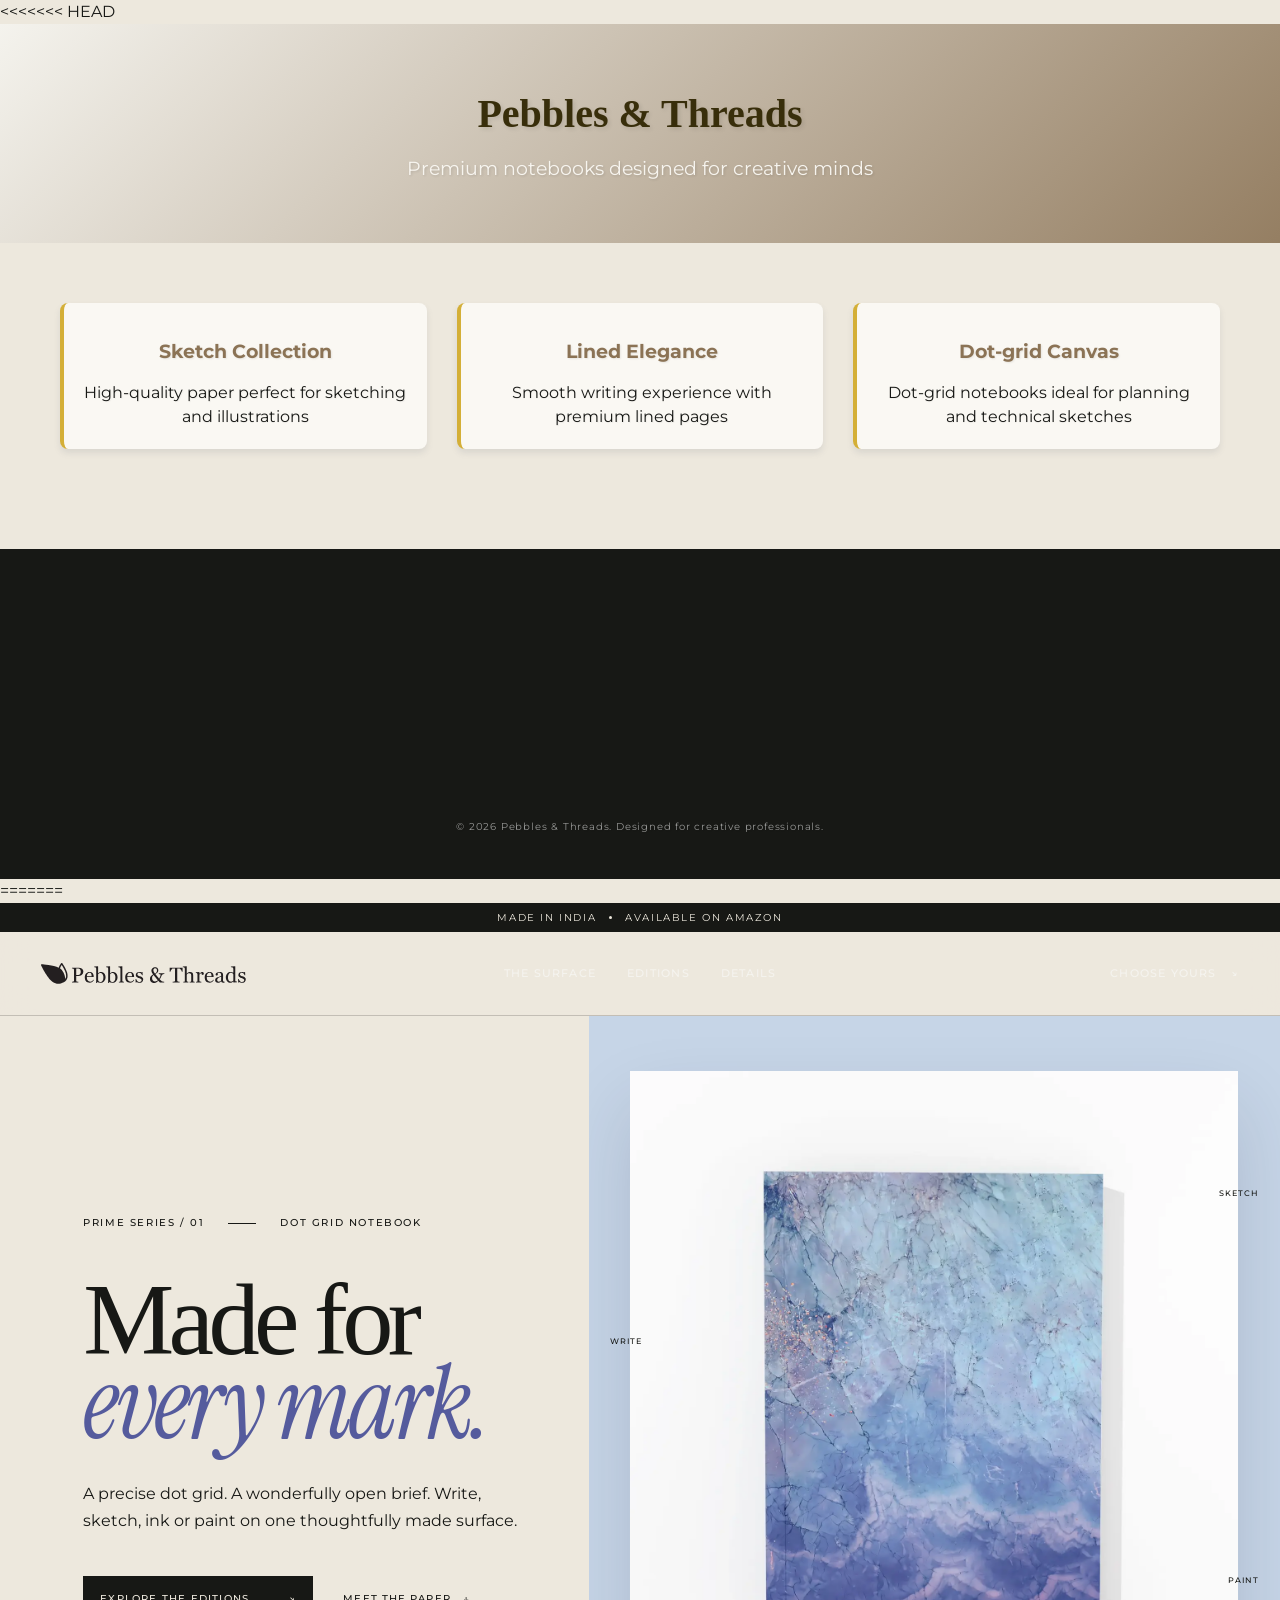
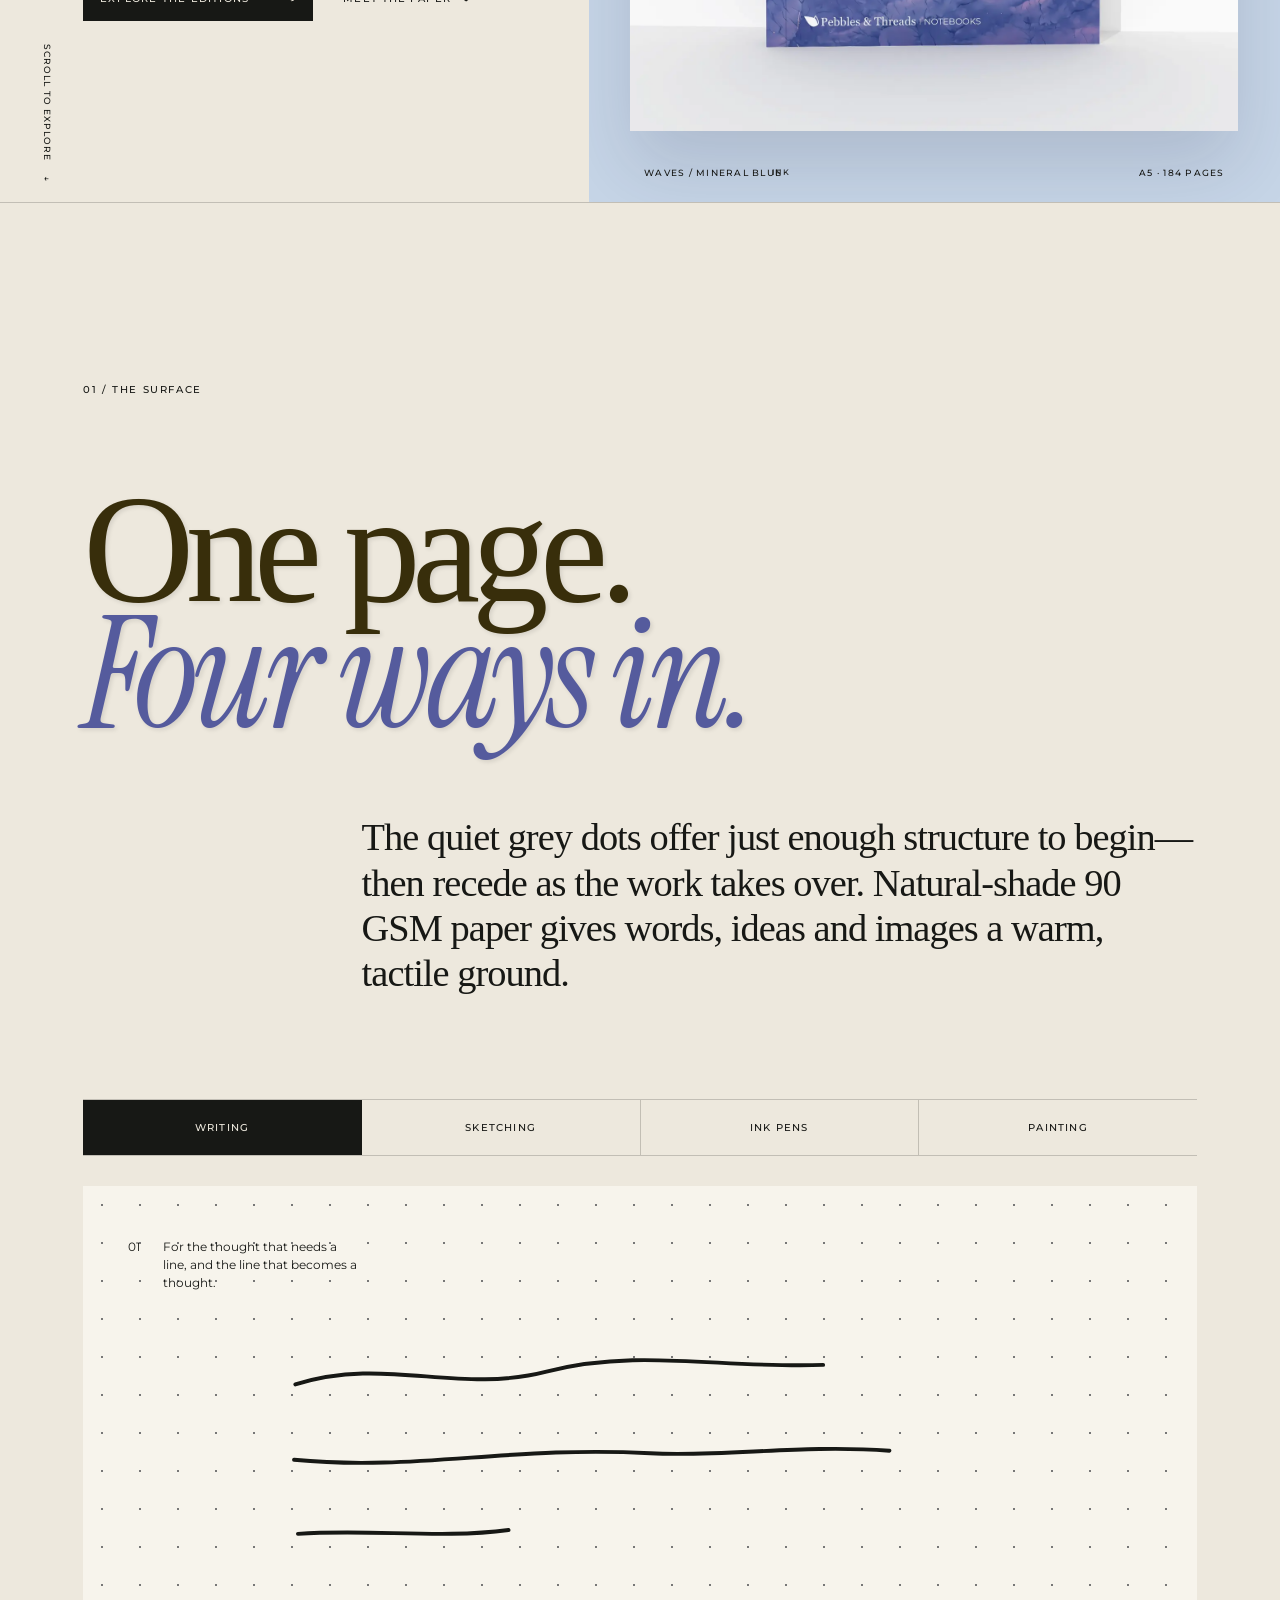
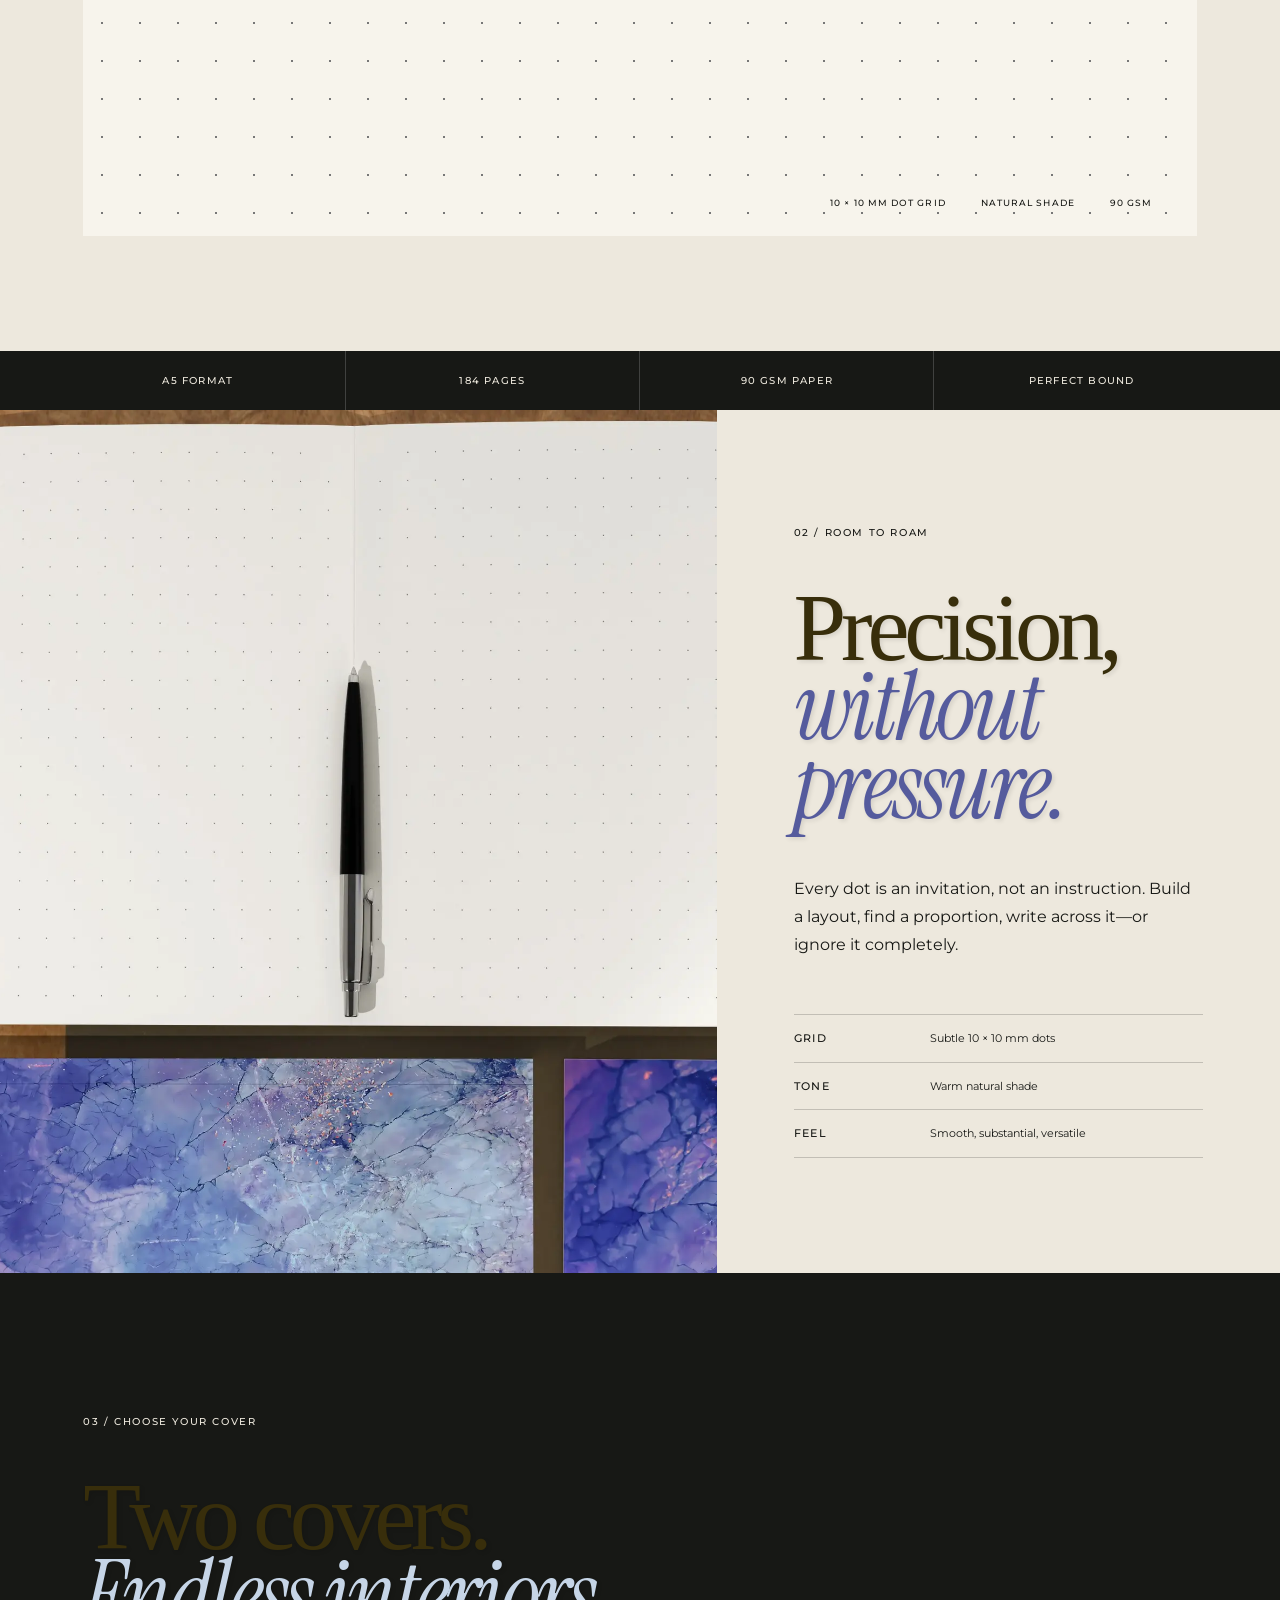
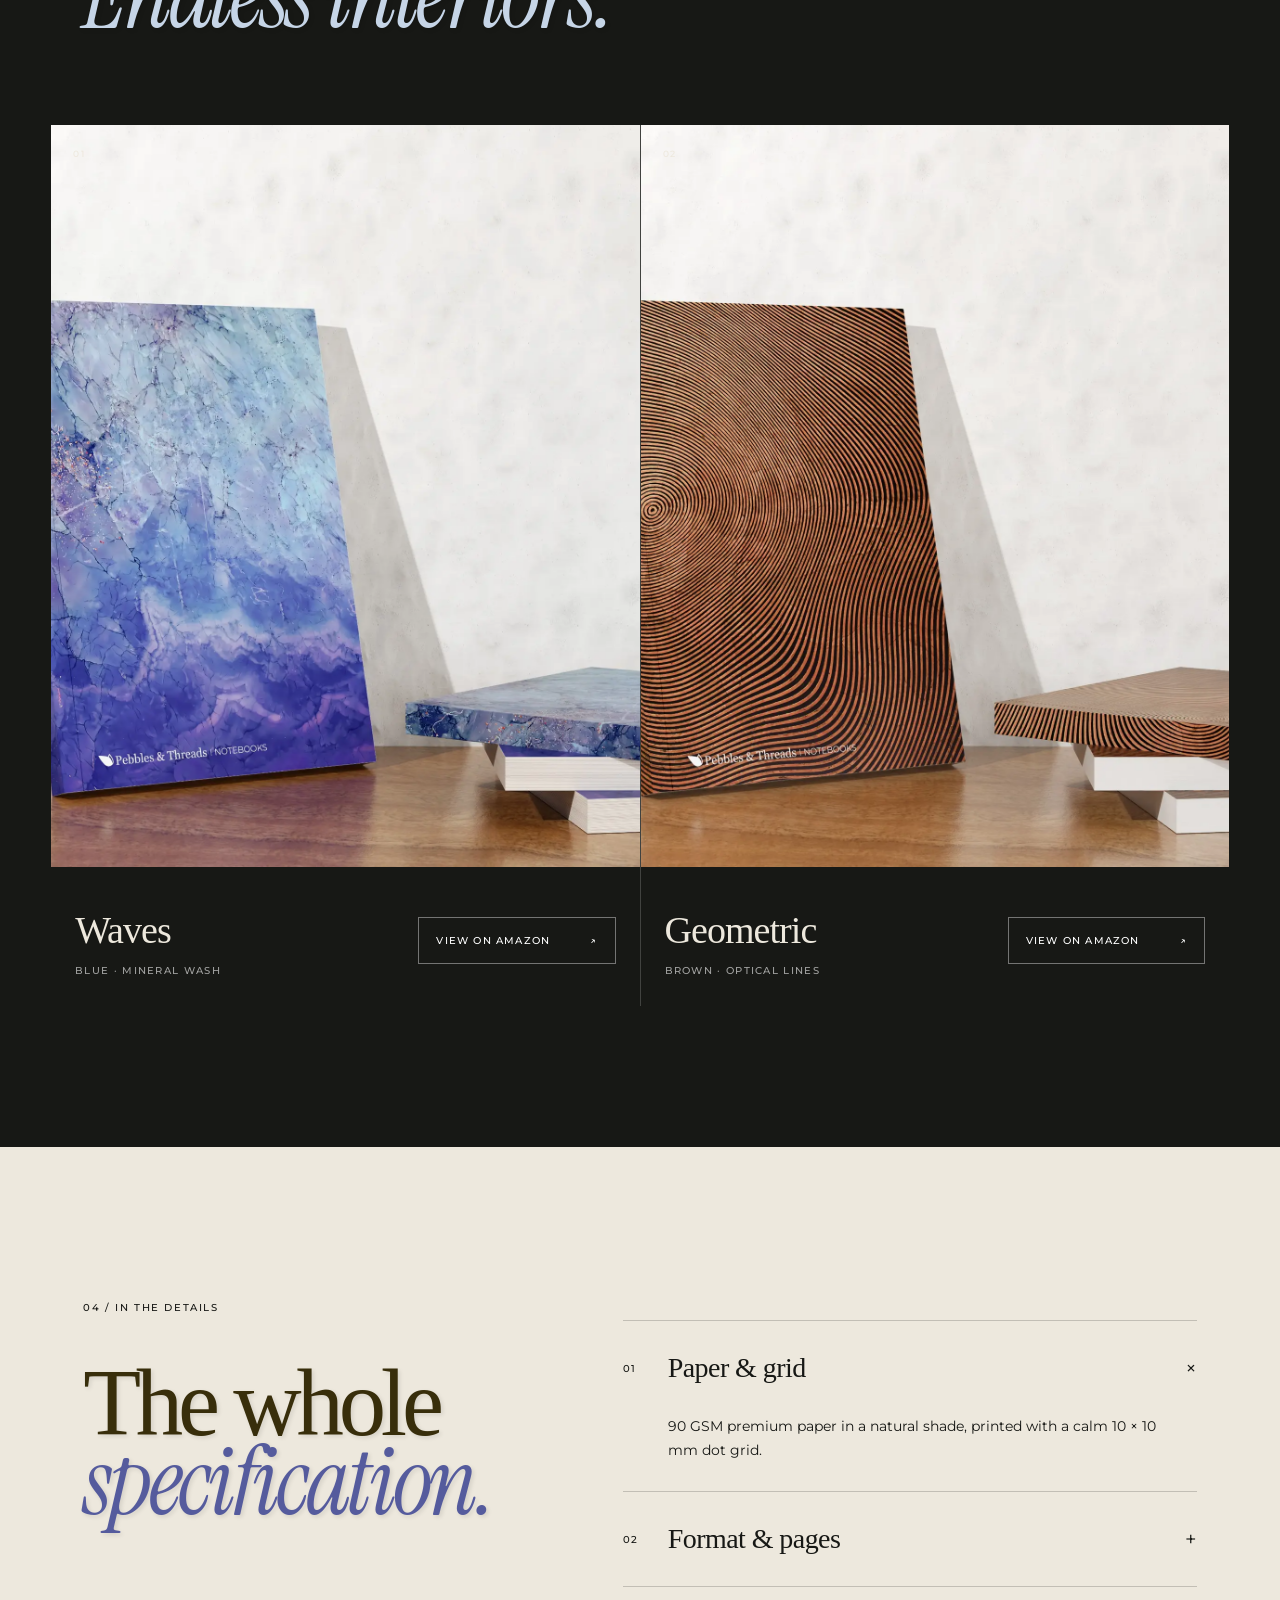
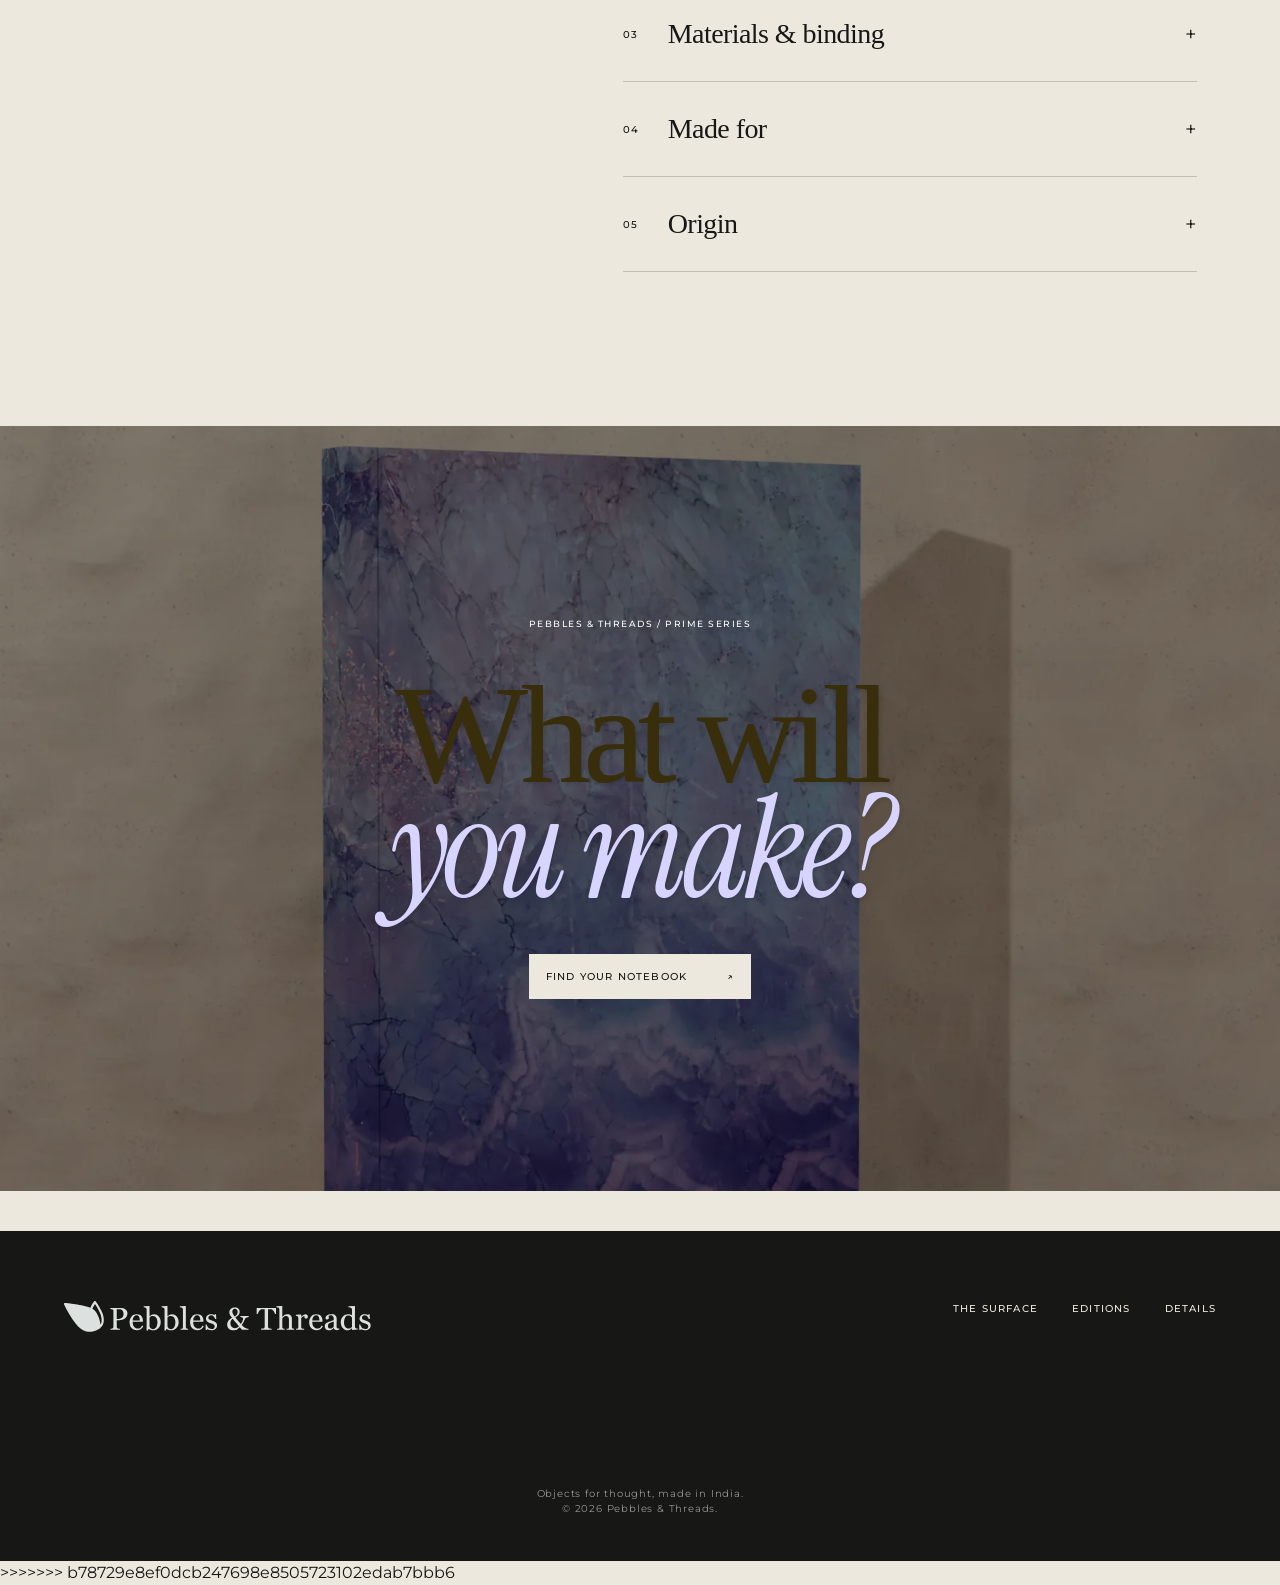
==== commit a306a2fd: "Merge branch 'main' of https://github.com/sujit1618/pebblesandthreads" ====
--- a/index.html
+++ b/index.html
@@ -1,7 +1,8 @@
-<!DOCTYPE html>
+<!doctype html>
 <html lang="en">
 
 <head>
+<<<<<<< HEAD
     <meta charset="UTF-8">
     <meta name="viewport" content="width=device-width, initial-scale=1.0">
     <title>Document</title>
@@ -207,4 +208,155 @@
     </footer>
 </body>
 
-</html>+</html>
+=======
+  <meta charset="utf-8">
+  <meta name="viewport" content="width=device-width, initial-scale=1">
+  <meta name="description" content="Pebbles & Threads Prime Series — one considered dot-grid notebook for writing, sketching, ink and paint. Made in India.">
+  <meta name="theme-color" content="#ede8dd">
+  <link rel="canonical" href="https://pebblesandthreads.com/">
+  <meta property="og:type" content="website">
+  <meta property="og:title" content="Pebbles & Threads — Made for every mark">
+  <meta property="og:description" content="One considered dot-grid notebook for writing, sketching, ink and paint. Made in India.">
+  <meta property="og:url" content="https://pebblesandthreads.com/">
+  <meta property="og:image" content="https://pebblesandthreads.com/assets/images/waves-front.webp">
+  <title>Pebbles & Threads — Made for every mark</title>
+  <link rel="preconnect" href="https://fonts.googleapis.com">
+  <link rel="preconnect" href="https://fonts.gstatic.com" crossorigin>
+  <link href="https://fonts.googleapis.com/css2?family=Instrument+Serif:ital@1&family=Montserrat:wght@400;500;600&display=swap" rel="stylesheet">
+  <link rel="stylesheet" href="styles.css">
+</head>
+<body data-edition="waves">
+  <a class="skip-link" href="#main">Skip to content</a>
+
+  <div class="announcement">Made in India <span></span> Available on Amazon</div>
+  <header class="site-header" data-header>
+    <a class="brand" href="#top" aria-label="Pebbles and Threads home">
+      <img class="brand-logo" src="assets/images/pebbles-brandmarks.svg" alt="" width="733" height="75">
+    </a>
+    <nav class="desktop-nav" aria-label="Primary navigation">
+      <a href="#surface">The surface</a>
+      <a href="#editions">Editions</a>
+      <a href="#details">Details</a>
+    </nav>
+    <a class="header-cta" href="#editions">Choose yours <span aria-hidden="true">↘</span></a>
+    <button class="menu-button" type="button" aria-label="Open menu" aria-expanded="false" data-menu-button><span></span><span></span></button>
+    <nav class="mobile-nav" aria-label="Mobile navigation" data-mobile-nav>
+      <a href="#surface">The surface</a><a href="#editions">Editions</a><a href="#details">Details</a><a href="#editions">Choose yours</a>
+    </nav>
+  </header>
+
+  <main id="main">
+    <section class="hero" id="top" aria-labelledby="hero-title">
+      <div class="hero-copy reveal">
+        <p class="eyebrow"><span>Prime Series / 01</span><span>Dot grid notebook</span></p>
+        <h1 id="hero-title">Made for<br><em>every mark.</em></h1>
+        <p class="hero-intro">A precise dot grid. A wonderfully open brief. Write, sketch, ink or paint on one thoughtfully made surface.</p>
+        <div class="hero-actions">
+          <a class="button button-dark" href="#editions">Explore the editions <span aria-hidden="true">↘</span></a>
+          <a class="text-link" href="#surface">Meet the paper <span aria-hidden="true">↓</span></a>
+        </div>
+      </div>
+      <div class="hero-visual reveal" data-tilt>
+        <div class="hero-orbit" aria-hidden="true"><span>WRITE</span><span>SKETCH</span><span>PAINT</span><span>INK</span></div>
+        <div class="hero-image-wrap">
+          <img src="assets/images/waves-front.webp" alt="Blue Waves Prime Series notebook standing against a white background" width="1600" height="1600" fetchpriority="high" data-hero-image>
+        </div>
+        <p class="hero-caption"><span data-edition-label>Waves / Mineral blue</span><span>A5 · 184 pages</span></p>
+      </div>
+      <div class="scroll-note" aria-hidden="true">Scroll to explore <span>↓</span></div>
+    </section>
+
+    <section class="statement" id="surface" aria-labelledby="statement-title">
+      <p class="section-index reveal">01 / THE SURFACE</p>
+      <h2 id="statement-title" class="reveal">One page.<br><em>Four ways in.</em></h2>
+      <p class="statement-copy reveal">The quiet grey dots offer just enough structure to begin—then recede as the work takes over. Natural-shade 90 GSM paper gives words, ideas and images a warm, tactile ground.</p>
+      <div class="medium-switcher reveal" role="tablist" aria-label="Ways to use the notebook">
+        <button role="tab" aria-selected="true" data-medium="write">Writing</button>
+        <button role="tab" aria-selected="false" data-medium="sketch">Sketching</button>
+        <button role="tab" aria-selected="false" data-medium="ink">Ink pens</button>
+        <button role="tab" aria-selected="false" data-medium="paint">Painting</button>
+      </div>
+      <div class="paper-demo reveal" data-paper-demo data-medium="write">
+        <div class="demo-note"><span data-demo-number>01</span><p data-demo-copy>For the thought that needs a line, and the line that becomes a thought.</p></div>
+        <svg class="demo-art" viewBox="0 0 700 430" aria-hidden="true">
+          <path class="stroke stroke-write" d="M85 118c70-22 124 8 194-10s134-2 212-5M84 176c94 9 166-11 274-5 58 3 115-7 184-2M87 233c55-4 110 4 162-3"/>
+          <path class="stroke stroke-sketch" d="M120 313 220 116l112 197 103-147 95 147M181 193l95 2m94 41 111 3"/>
+          <path class="stroke stroke-ink" d="M125 258c37-170 195-170 230-25 31 131 129 70 169-65M113 274c91-64 209 39 326-14"/>
+          <path class="paint paint-one" d="M184 92c76-33 175 16 199 89 24 76-38 136-126 122-85-13-152-73-130-137 11-34 25-60 57-74Z"/>
+          <path class="paint paint-two" d="M366 176c57-49 150-12 166 46 18 63-37 119-106 112-65-7-126-61-101-111 11-22 22-31 41-47Z"/>
+        </svg>
+        <div class="paper-meta"><span>10 × 10 mm dot grid</span><span>Natural shade</span><span>90 GSM</span></div>
+      </div>
+    </section>
+
+    <section class="spec-band" aria-label="Product highlights">
+      <p>A5 format</p><p>184 pages</p><p>90 GSM paper</p><p>Perfect bound</p>
+    </section>
+
+    <section class="editorial" aria-labelledby="editorial-title">
+      <div class="editorial-image reveal"><img src="assets/images/waves-open.webp" alt="Prime Series notebook open to its subtle dot-grid pages with a pen at the centre" width="1600" height="1600" loading="lazy"></div>
+      <div class="editorial-copy reveal">
+        <p class="section-index">02 / ROOM TO ROAM</p>
+        <h2 id="editorial-title">Precision,<br><em>without pressure.</em></h2>
+        <p>Every dot is an invitation, not an instruction. Build a layout, find a proportion, write across it—or ignore it completely.</p>
+        <dl>
+          <div><dt>Grid</dt><dd>Subtle 10 × 10 mm dots</dd></div>
+          <div><dt>Tone</dt><dd>Warm natural shade</dd></div>
+          <div><dt>Feel</dt><dd>Smooth, substantial, versatile</dd></div>
+        </dl>
+      </div>
+    </section>
+
+    <section class="editions" id="editions" aria-labelledby="editions-title">
+      <div class="editions-heading reveal">
+        <p class="section-index">03 / CHOOSE YOUR COVER</p>
+        <h2 id="editions-title">Two covers.<br><em>Endless interiors.</em></h2>
+      </div>
+      <div class="edition-grid">
+        <article class="edition-card reveal edition-waves">
+          <button class="edition-preview" type="button" data-select-edition="waves" aria-label="Preview Waves edition">
+            <span class="edition-number">01</span>
+            <img src="assets/images/waves-stack.webp" alt="Blue Waves notebook with a small stack showing the cover and page edges" width="1600" height="1600" loading="lazy">
+            <span class="preview-hint">Preview ↑</span>
+          </button>
+          <div class="edition-info"><div><h3>Waves</h3><p>Blue · mineral wash</p></div><a class="button button-light" href="https://www.amazon.in/Pebbles-Threads-Notebook-Sketching-Painting/dp/B0H8MP3RLS" target="_blank" rel="noopener noreferrer">View on Amazon <span aria-hidden="true">↗</span></a></div>
+        </article>
+        <article class="edition-card reveal edition-geometric">
+          <button class="edition-preview" type="button" data-select-edition="geometric" aria-label="Preview Brown Geometric edition">
+            <span class="edition-number">02</span>
+            <img src="assets/images/geometric.webp" alt="Brown Geometric notebook with concentric black linework" width="1600" height="1600" loading="lazy">
+            <span class="preview-hint">Preview ↑</span>
+          </button>
+          <div class="edition-info"><div><h3>Geometric</h3><p>Brown · optical lines</p></div><a class="button button-light" href="https://www.amazon.in/Pebbles-Threads-Notebook-Sketching-Geometric/dp/B0H8MHGXTL" target="_blank" rel="noopener noreferrer">View on Amazon <span aria-hidden="true">↗</span></a></div>
+        </article>
+      </div>
+    </section>
+
+    <section class="details" id="details" aria-labelledby="details-title">
+      <div class="details-title reveal"><p class="section-index">04 / IN THE DETAILS</p><h2 id="details-title">The whole<br><em>specification.</em></h2></div>
+      <div class="details-list reveal">
+        <details open><summary><span>01</span>Paper & grid<i>+</i></summary><div><p>90 GSM premium paper in a natural shade, printed with a calm 10 × 10 mm dot grid.</p></div></details>
+        <details><summary><span>02</span>Format & pages<i>+</i></summary><div><p>A5 format (149 × 210 mm) with 184 pages—portable enough for every day, expansive enough for full ideas.</p></div></details>
+        <details><summary><span>03</span>Materials & binding<i>+</i></summary><div><p>A flexible printed cover and clean perfect binding keep the object light, secure and considered.</p></div></details>
+        <details><summary><span>04</span>Made for<i>+</i></summary><div><p>Fountain pens, fineliners, markers, brush pens, pencils and light painting techniques.</p></div></details>
+        <details><summary><span>05</span>Origin<i>+</i></summary><div><p>Designed with care and made in India.</p></div></details>
+      </div>
+    </section>
+
+    <section class="closing" aria-labelledby="closing-title">
+      <img src="assets/images/waves-shadow.webp" alt="Blue Waves notebook standing in warm directional light" width="1600" height="1600" loading="lazy">
+      <div class="closing-overlay"></div>
+      <div class="closing-copy reveal"><p>PEBBLES & THREADS / PRIME SERIES</p><h2 id="closing-title">What will<br><em>you make?</em></h2><a class="button button-cream" href="#editions">Find your notebook <span aria-hidden="true">↗</span></a></div>
+    </section>
+  </main>
+
+  <footer>
+    <a class="brand footer-brand" href="#top" aria-label="Pebbles and Threads home"><img class="brand-logo" src="assets/images/pebbles-brandmarks.svg" alt="" width="733" height="75"></a>
+    <div class="footer-links"><a href="#surface">The surface</a><a href="#editions">Editions</a><a href="#details">Details</a></div>
+    <p>Objects for thought, made in India.<br>© <span data-year></span> Pebbles & Threads.</p>
+  </footer>
+  <script src="script.js"></script>
+</body>
+</html>
+>>>>>>> b78729e8ef0dcb247698e8505723102edab7bbb6
--- a/styles.css
+++ b/styles.css
@@ -0,0 +1,5 @@
+:root{--ink:#171815;--paper:#ede8dd;--paper-2:#f5f2eb;--line:rgba(23,24,21,.2);--blue:#555b9d;--blue-pale:#c6d5e7;--violet:#242053;--rust:#b96a42;--display:Georgia,"Times New Roman",serif;--accent:"Instrument Serif",Georgia,serif;--sans:Montserrat,Arial,sans-serif;--ease:cubic-bezier(.22,1,.36,1)}
+*{box-sizing:border-box}html{scroll-behavior:smooth}body{margin:0;background:var(--paper);color:var(--ink);font-family:var(--sans);font-size:16px;line-height:1.5;overflow-x:hidden}body[data-edition="geometric"]{--blue:#9b5438;--blue-pale:#dba47b;--violet:#271815}a{color:inherit;text-decoration:none}button{font:inherit;color:inherit}a:focus-visible,button:focus-visible,summary:focus-visible{outline:2px solid currentColor;outline-offset:4px}img{display:block;width:100%;height:auto}.skip-link{position:fixed;top:8px;left:8px;z-index:99;background:#fff;padding:10px;transform:translateY(-150%)}.skip-link:focus{transform:none}.announcement{height:29px;display:flex;align-items:center;justify-content:center;gap:13px;background:var(--ink);color:var(--paper);font-size:10px;letter-spacing:.16em;text-transform:uppercase}.announcement span{width:3px;height:3px;border-radius:50%;background:var(--paper)}.site-header{height:84px;display:grid;grid-template-columns:1fr auto 1fr;align-items:center;padding:0 3.2vw;border-bottom:1px solid var(--line);position:relative;z-index:20;background:rgba(237,232,221,.88);backdrop-filter:blur(15px)}.brand{display:flex;align-items:center;width:max-content}.brand-logo{width:clamp(185px,16vw,235px);height:auto}.desktop-nav{display:flex;gap:31px;font-size:11px;font-weight:500;text-transform:uppercase;letter-spacing:.11em}.desktop-nav a,.footer-links a{position:relative}.desktop-nav a:after,.footer-links a:after{content:"";position:absolute;height:1px;left:0;right:100%;bottom:-5px;background:currentColor;transition:right .45s var(--ease)}.desktop-nav a:hover:after,.footer-links a:hover:after{right:0}.header-cta{justify-self:end;font-size:11px;font-weight:500;text-transform:uppercase;letter-spacing:.11em}.header-cta span{margin-left:10px}.menu-button,.mobile-nav{display:none}.hero{min-height:calc(100svh - 113px);display:grid;grid-template-columns:46% 54%;position:relative;border-bottom:1px solid var(--line)}.hero-copy{padding:10vh 4vw 8vh 6.5vw;display:flex;flex-direction:column;justify-content:center}.eyebrow,.section-index{font-size:10px;font-weight:500;letter-spacing:.16em;text-transform:uppercase;margin:0}.eyebrow{display:flex;gap:24px}.eyebrow span+span:before{content:"";display:inline-block;width:28px;height:1px;background:currentColor;vertical-align:middle;margin-right:24px}.hero h1,.statement h2,.editorial h2,.editions h2,.details h2,.closing h2{font-family:var(--display);font-weight:400;line-height:.82;letter-spacing:-.055em;margin:48px 0 34px;font-size:clamp(76px,8vw,140px)}h1 em,h2 em{font-family:var(--accent);font-weight:400;font-style:italic;letter-spacing:-.035em;color:var(--blue);transition:color .7s var(--ease)}.hero-intro{max-width:470px;font-size:16px;line-height:1.7;margin:0}.hero-actions{display:flex;align-items:center;gap:30px;margin-top:42px}.button{display:inline-flex;align-items:center;justify-content:space-between;gap:40px;padding:15px 17px;font-size:10px;font-weight:500;letter-spacing:.12em;text-transform:uppercase;transition:transform .25s,background .25s,color .25s}.button:hover{transform:translateY(-2px)}.button-dark{background:var(--ink);color:var(--paper)}.button-light{border:1px solid rgba(255,255,255,.4);color:#fff}.button-cream{background:var(--paper);color:var(--ink)}.text-link{font-size:10px;font-weight:500;text-transform:uppercase;letter-spacing:.11em}.text-link span{margin-left:8px}.hero-visual{position:relative;overflow:hidden;background:var(--blue-pale);transition:background .7s var(--ease)}.hero-image-wrap{position:absolute;inset:7% 6% 9%;overflow:hidden;box-shadow:0 35px 70px rgba(30,29,54,.14);transform:perspective(1000px) rotateX(var(--rx,0)) rotateY(var(--ry,0));transition:transform .15s ease-out}.hero-image-wrap img{width:100%;height:100%;object-fit:cover;transition:opacity .35s var(--ease),transform 1.1s var(--ease)}.hero-visual:hover img{transform:scale(1.018)}.hero-caption{position:absolute;z-index:2;left:8%;right:8%;bottom:2.8%;display:flex;justify-content:space-between;margin:0;font-size:9px;font-weight:500;letter-spacing:.14em;text-transform:uppercase}.hero-orbit{position:absolute;z-index:3;inset:3%;pointer-events:none;animation:slow-rotate 45s linear infinite}.hero-orbit span{position:absolute;font-size:8px;font-weight:500;letter-spacing:.14em}.hero-orbit span:nth-child(1){left:0;top:40%}.hero-orbit span:nth-child(2){right:0;top:20%}.hero-orbit span:nth-child(3){right:0;bottom:26%}.hero-orbit span:nth-child(4){left:25%;bottom:0}.scroll-note{position:absolute;bottom:20px;left:3.2vw;font-size:9px;font-weight:500;letter-spacing:.12em;text-transform:uppercase;writing-mode:vertical-rl;display:flex;gap:14px;align-items:center}.statement{padding:14vw 6.5vw 9vw}.statement h2{font-size:clamp(86px,12vw,190px);margin:7vw 0 6vw}.statement-copy{font-family:var(--display);font-size:clamp(25px,3vw,46px);line-height:1.18;letter-spacing:-.025em;max-width:920px;margin:0 0 8vw 25%}.medium-switcher{display:flex;border-top:1px solid var(--line);border-bottom:1px solid var(--line)}.medium-switcher button{flex:1;padding:20px 8px;border:0;border-right:1px solid var(--line);background:none;text-transform:uppercase;letter-spacing:.12em;font-size:10px;font-weight:500;cursor:pointer;transition:background .3s,color .3s}.medium-switcher button:last-child{border-right:0}.medium-switcher button[aria-selected="true"]{background:var(--ink);color:var(--paper)}.paper-demo{height:min(55vw,650px);min-height:430px;position:relative;margin-top:30px;background-color:#f7f4ec;background-image:radial-gradient(#777 1px,transparent 1px);background-size:38px 38px;overflow:hidden}.demo-note{position:absolute;z-index:2;left:4%;top:8%;width:235px;display:grid;grid-template-columns:35px 1fr;font-size:12px}.demo-note p{margin:0}.demo-art{position:absolute;inset:7%;width:86%;height:86%}.stroke{fill:none;stroke:var(--ink);stroke-width:3;stroke-linecap:round;stroke-dasharray:1400;stroke-dashoffset:1400;opacity:0;transition:opacity .4s,stroke-dashoffset 1.4s var(--ease)}.paint{opacity:0;fill:var(--blue);mix-blend-mode:multiply;filter:blur(2px);transform-origin:center;transform:scale(.7);transition:opacity .7s,transform 1s var(--ease)}.paper-demo[data-medium="write"] .stroke-write,.paper-demo[data-medium="sketch"] .stroke-sketch,.paper-demo[data-medium="ink"] .stroke-ink{opacity:1;stroke-dashoffset:0}.paper-demo[data-medium="paint"] .paint{opacity:.58;transform:scale(1)}.paper-demo[data-medium="paint"] .paint-two{fill:var(--rust)}.paper-meta{position:absolute;bottom:4%;left:4%;right:4%;display:flex;justify-content:flex-end;gap:35px;font-size:9px;font-weight:500;letter-spacing:.12em;text-transform:uppercase}.spec-band{display:grid;grid-template-columns:repeat(4,1fr);background:var(--ink);color:var(--paper);padding:0 4vw}.spec-band p{margin:0;padding:22px;text-align:center;border-right:1px solid rgba(255,255,255,.18);font-size:10px;font-weight:500;letter-spacing:.12em;text-transform:uppercase}.spec-band p:last-child{border:0}.editorial{display:grid;grid-template-columns:1.12fr .88fr;min-height:820px}.editorial-image{min-height:720px}.editorial-image img{height:100%;object-fit:cover}.editorial-copy{padding:9vw 6vw;display:flex;flex-direction:column;justify-content:center}.editorial h2,.editions h2,.details h2{font-size:clamp(65px,7.4vw,120px);margin:50px 0}.editorial-copy>p:not(.section-index){max-width:480px;font-size:16px;line-height:1.75}.editorial dl{margin:55px 0 0;border-top:1px solid var(--line)}.editorial dl div{display:grid;grid-template-columns:1fr 2fr;padding:15px 0;border-bottom:1px solid var(--line);font-size:11px}.editorial dt{text-transform:uppercase;letter-spacing:.13em;font-weight:500}.editorial dd{margin:0}.editions{padding:11vw 4vw;background:var(--ink);color:var(--paper)}.editions-heading{padding-left:2.5vw}.editions h2 em{color:var(--blue-pale)}.edition-grid{display:grid;grid-template-columns:1fr 1fr;gap:1px;background:rgba(255,255,255,.18);margin-top:7vw}.edition-card{background:var(--ink)}.edition-preview{position:relative;width:100%;height:min(58vw,760px);padding:0;border:0;overflow:hidden;cursor:pointer;background:#d3ddeb}.edition-preview img{height:100%;object-fit:cover;transition:transform 1.1s var(--ease),filter .4s}.edition-preview:hover img{transform:scale(1.025)}.edition-geometric .edition-preview{background:#b96642}.edition-number,.preview-hint{position:absolute;z-index:2;top:22px;font-size:9px;font-weight:500;letter-spacing:.15em;text-transform:uppercase}.edition-number{left:22px}.preview-hint{right:22px;opacity:0;transform:translateY(8px);transition:.35s}.edition-preview:hover .preview-hint{opacity:1;transform:none}.edition-info{display:flex;align-items:center;justify-content:space-between;padding:28px 24px}.edition-info h3{font-family:var(--display);font-size:38px;font-weight:400;letter-spacing:-.025em;margin:0}.edition-info p{font-size:10px;font-weight:500;text-transform:uppercase;letter-spacing:.13em;margin:4px 0 0;color:rgba(255,255,255,.6)}.details{display:grid;grid-template-columns:.85fr 1.15fr;gap:9vw;padding:12vw 6.5vw}.details h2{margin-bottom:0}.details-list{padding-top:20px}.details-list details{border-top:1px solid var(--line)}.details-list details:last-child{border-bottom:1px solid var(--line)}summary{list-style:none;display:grid;grid-template-columns:45px 1fr auto;align-items:center;padding:26px 0;cursor:pointer;font-family:var(--display);font-size:28px;letter-spacing:-.02em}summary::-webkit-details-marker{display:none}summary span{font:500 10px var(--sans);letter-spacing:.12em}summary i{font:400 20px var(--sans);font-style:normal;transition:transform .4s var(--ease)}details[open] summary i{transform:rotate(45deg)}details div{overflow:hidden}details div p{margin:0;padding:0 40px 28px 45px;max-width:620px;font-size:14px;line-height:1.7}.closing{height:85svh;min-height:650px;position:relative;color:#fff;display:flex;align-items:center;justify-content:center;text-align:center;overflow:hidden}.closing>img,.closing-overlay{position:absolute;inset:0;width:100%;height:100%}.closing>img{object-fit:cover}.closing-overlay{background:rgba(25,22,30,.37)}.closing-copy{position:relative;z-index:2}.closing-copy>p{font-size:9px;font-weight:500;letter-spacing:.17em}.closing h2{font-size:clamp(95px,11vw,170px);margin:46px 0}.closing h2 em{color:#d7d4ff}footer{min-height:330px;background:var(--ink);color:var(--paper);padding:70px 5vw 45px;display:grid;grid-template-columns:1fr auto;grid-template-rows:1fr auto}.footer-brand{align-self:start}.footer-brand .brand-logo{width:clamp(230px,24vw,360px);filter:invert(1)}.footer-links{display:flex;gap:34px;align-self:start;font-size:10px;font-weight:500;letter-spacing:.12em;text-transform:uppercase}footer>p{grid-column:1/-1;align-self:end;margin:0;font-size:10px;letter-spacing:.08em;color:rgba(255,255,255,.55)}.reveal{opacity:0;transform:translateY(28px);transition:opacity .9s var(--ease),transform .9s var(--ease)}.reveal.in-view{opacity:1;transform:none}@keyframes slow-rotate{to{transform:rotate(360deg)}}
+@media(max-width:900px){.site-header{grid-template-columns:1fr auto;height:70px}.desktop-nav,.header-cta{display:none}.menu-button{display:flex;flex-direction:column;gap:5px;background:none;border:0;padding:10px}.menu-button span{display:block;width:22px;height:1px;background:currentColor;transition:.3s}.menu-button[aria-expanded="true"] span:first-child{transform:translateY(3px) rotate(45deg)}.menu-button[aria-expanded="true"] span:last-child{transform:translateY(-3px) rotate(-45deg)}.mobile-nav{display:flex;position:absolute;top:70px;left:0;right:0;background:var(--paper);flex-direction:column;padding:26px 5vw;border-bottom:1px solid var(--line);transform:scaleY(0);transform-origin:top;opacity:0;visibility:hidden;pointer-events:none;transition:.35s var(--ease)}.mobile-nav.open{transform:none;opacity:1;visibility:visible;pointer-events:auto}.mobile-nav a{padding:12px 0;border-bottom:1px solid var(--line);font-family:var(--display);font-size:28px}.hero{display:block;min-height:0}.hero-copy{min-height:670px;padding:95px 7vw 65px}.hero h1{font-size:clamp(74px,19vw,120px);margin-top:38px}.hero-visual{height:110vw;min-height:560px}.scroll-note{display:none}.statement{padding:110px 6vw 70px}.statement h2{font-size:clamp(70px,19vw,130px);margin:70px 0}.statement-copy{margin:0 0 90px 12%;font-size:clamp(27px,6vw,40px)}.medium-switcher{overflow-x:auto}.medium-switcher button{flex:0 0 150px}.paper-demo{height:620px}.paper-meta{justify-content:flex-start;flex-wrap:wrap}.spec-band{grid-template-columns:1fr 1fr}.spec-band p:nth-child(2){border-right:0}.spec-band p:nth-child(-n+2){border-bottom:1px solid rgba(255,255,255,.18)}.editorial{grid-template-columns:1fr}.editorial-copy{padding:100px 7vw}.editorial h2,.editions h2,.details h2{font-size:clamp(70px,16vw,110px)}.edition-grid{grid-template-columns:1fr}.edition-preview{height:112vw;max-height:760px}.details{grid-template-columns:1fr;padding:110px 7vw}.closing{height:760px}footer{grid-template-columns:1fr;gap:55px}.footer-links{flex-wrap:wrap}footer>p{grid-column:1}}
+@media(max-width:520px){.announcement{font-size:8px}.brand{font-size:19px}.hero-copy{min-height:620px}.eyebrow span:nth-child(2){display:none}.hero-intro{font-size:15px}.hero-actions{align-items:flex-start;flex-direction:column}.button{gap:24px}.hero-visual{min-height:480px}.statement-copy{margin-left:0}.paper-demo{min-height:540px}.demo-note{width:200px}.paper-meta{gap:14px}.editorial-image{min-height:490px}.edition-info{align-items:flex-start;gap:24px;flex-direction:column}.details{gap:55px}summary{font-size:24px}.closing h2{font-size:25vw}.footer-brand{font-size:29px}}
+@media(prefers-reduced-motion:reduce){html{scroll-behavior:auto}*,*:before,*:after{animation:none!important;transition-duration:.01ms!important}.reveal{opacity:1;transform:none}}
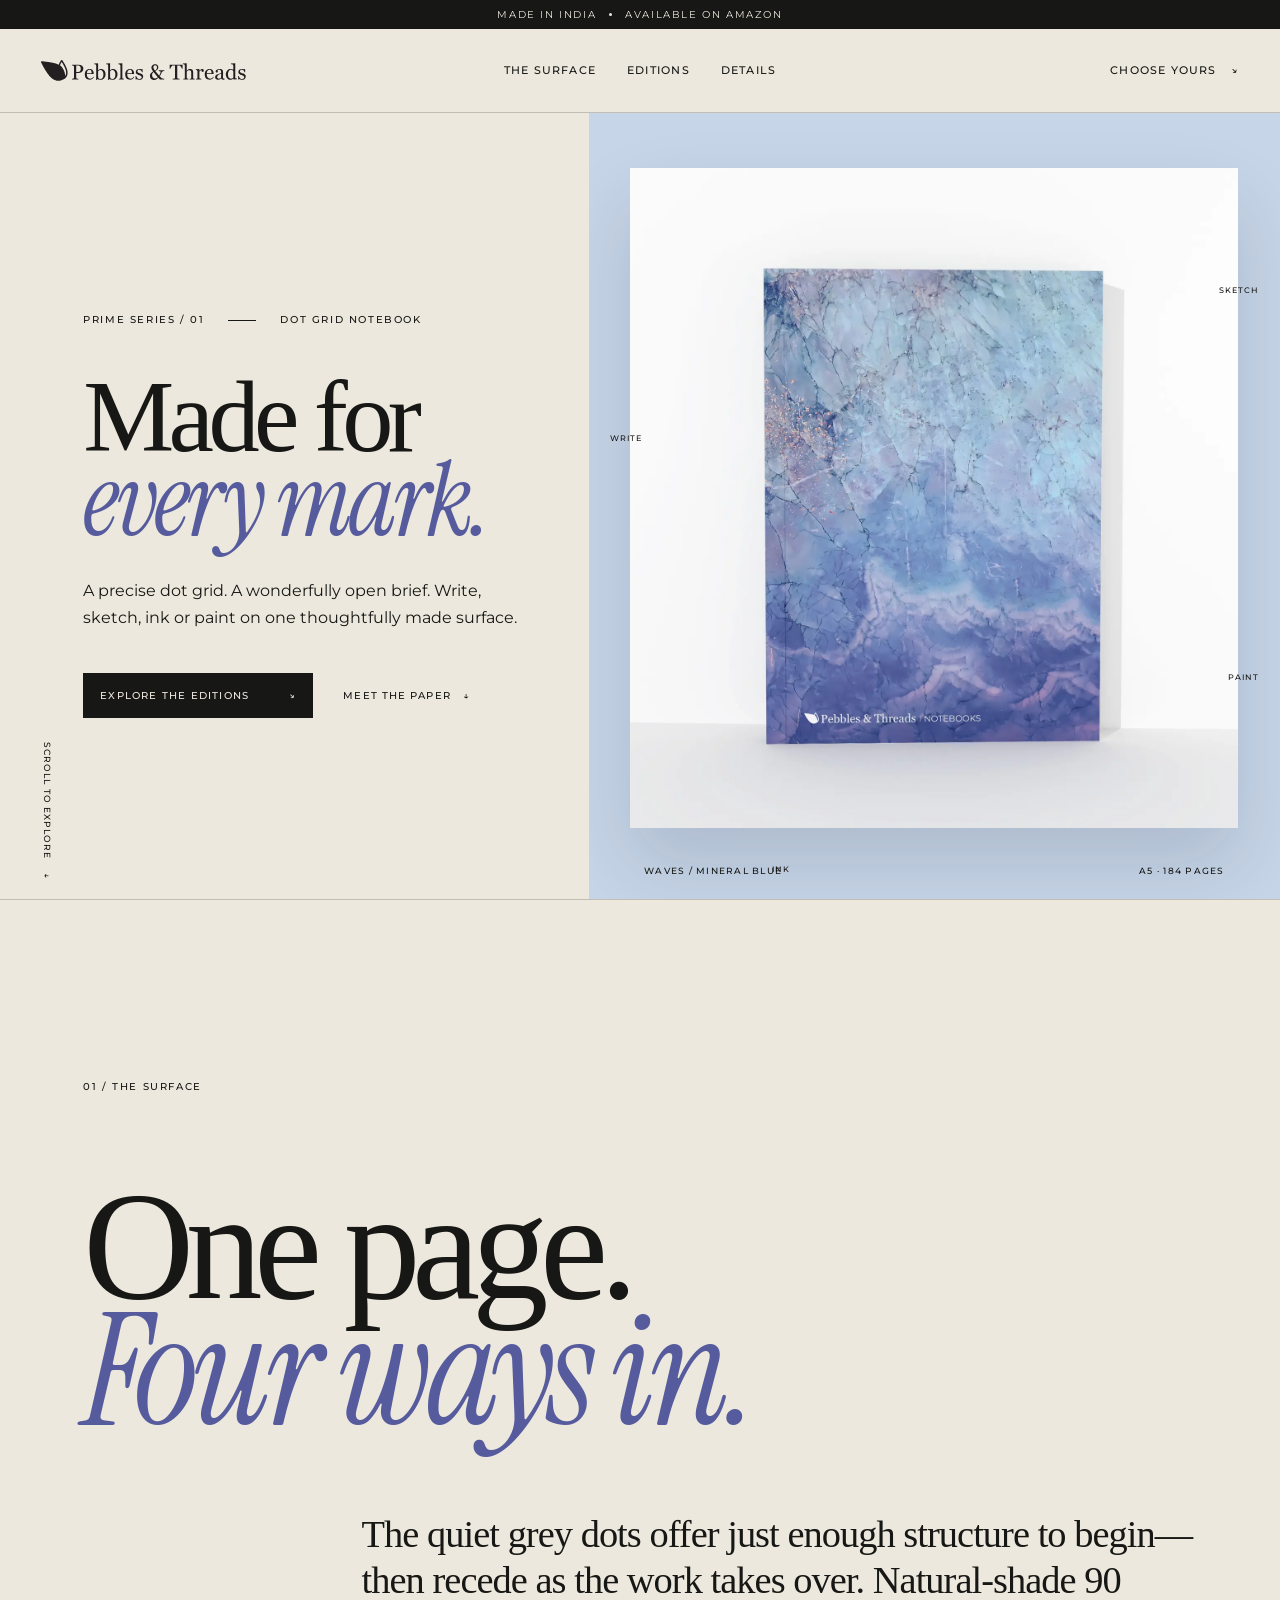
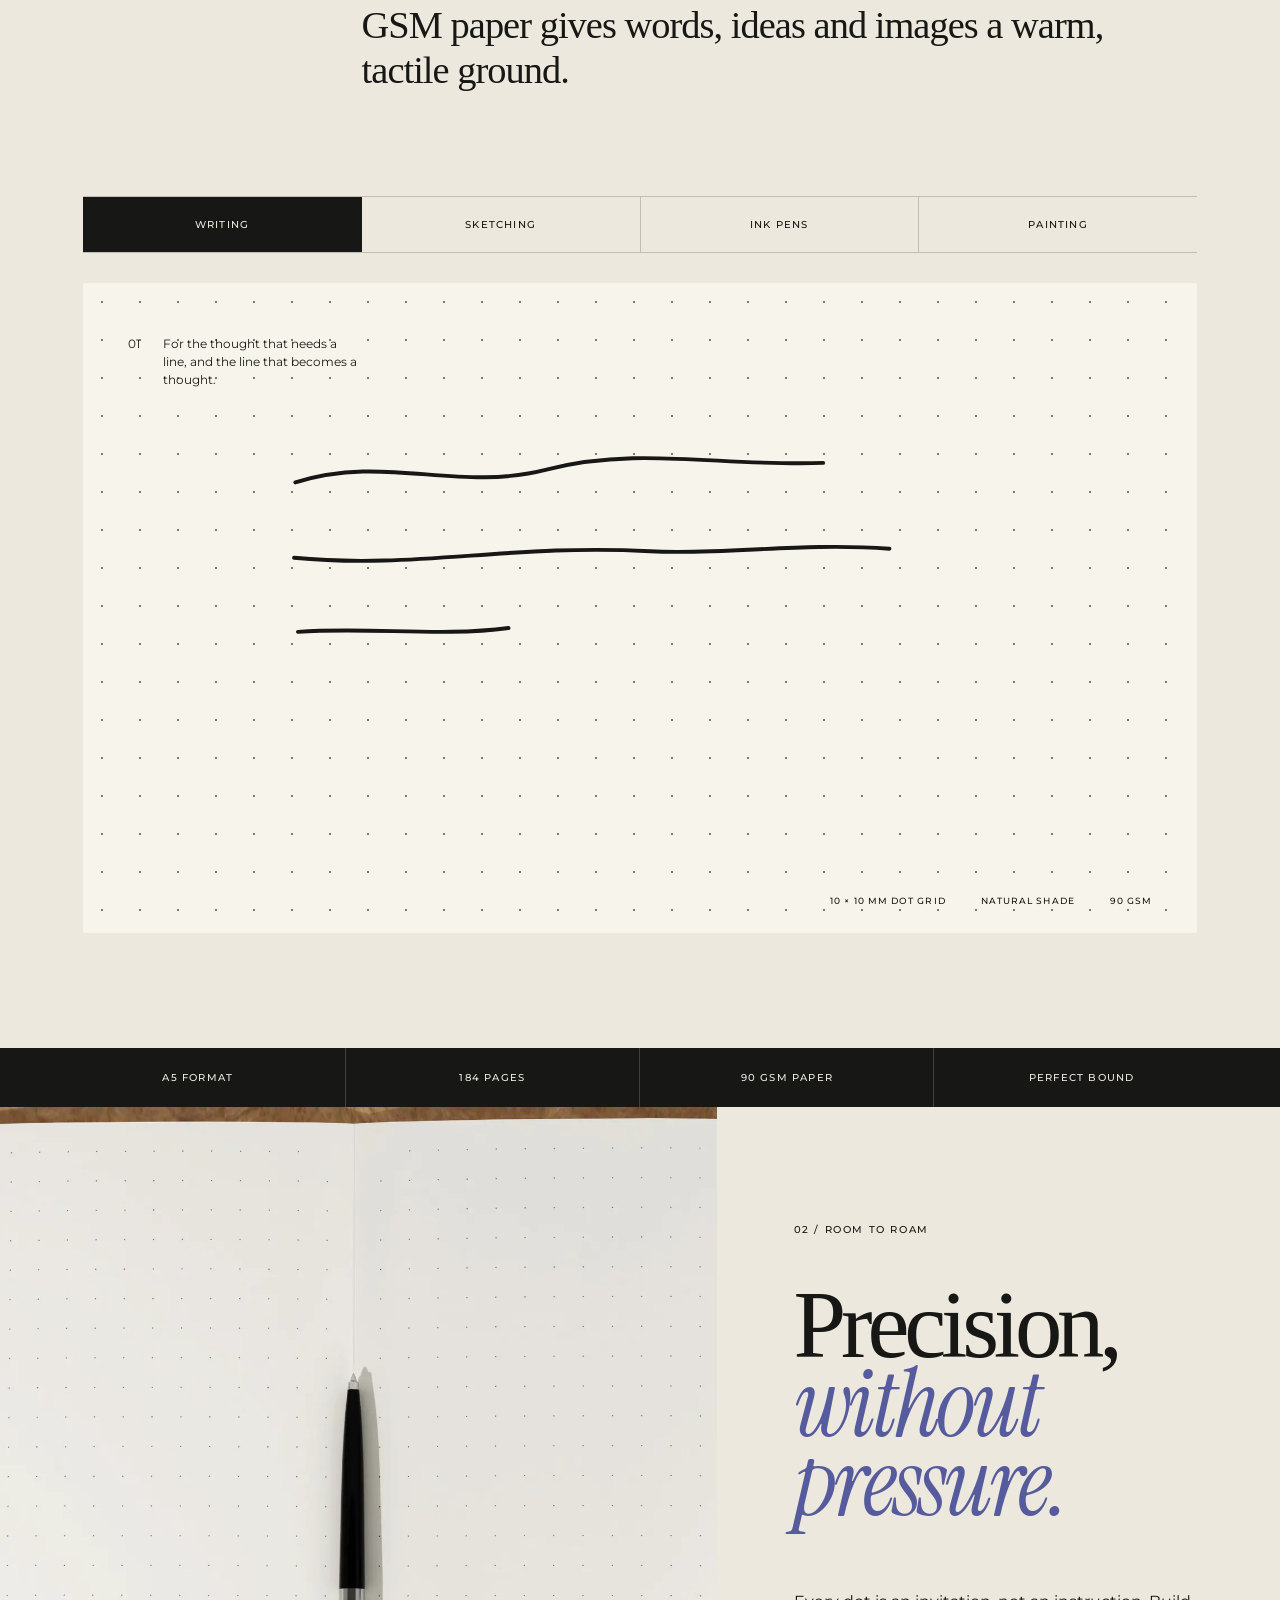
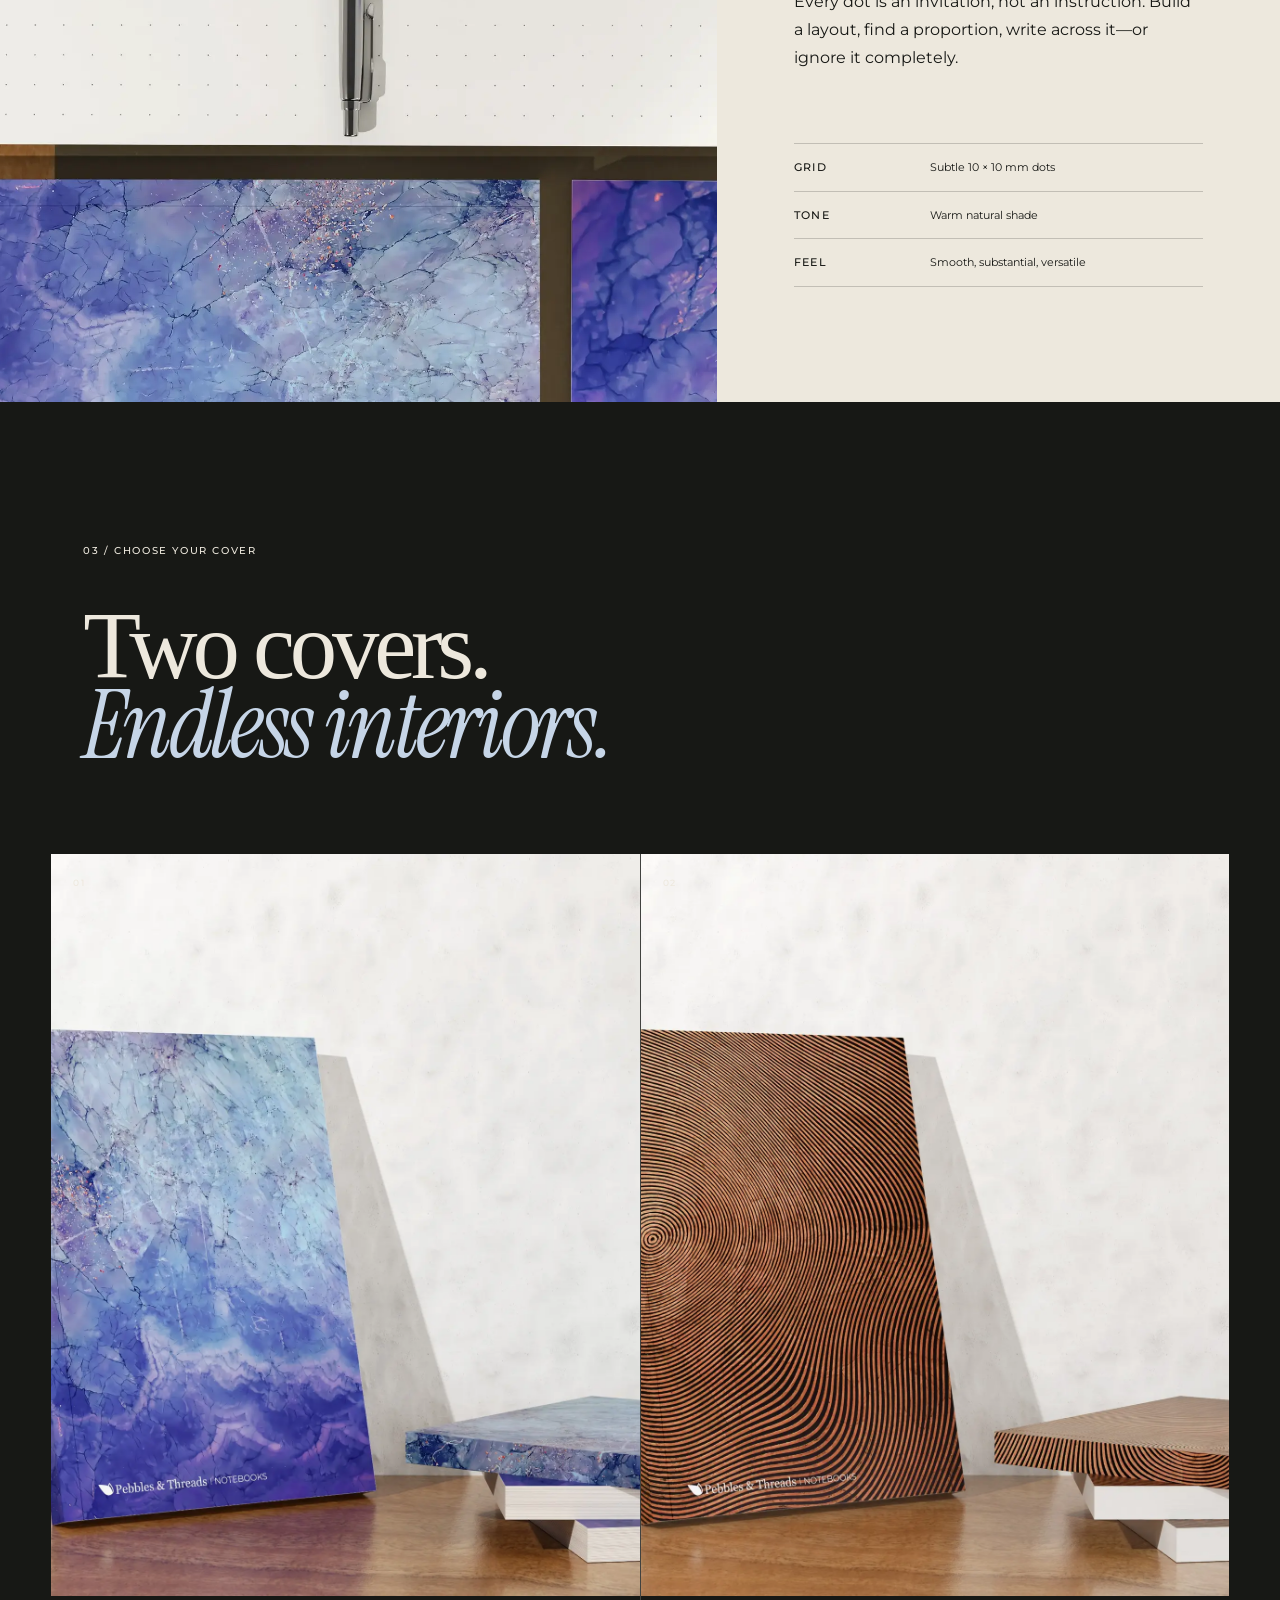
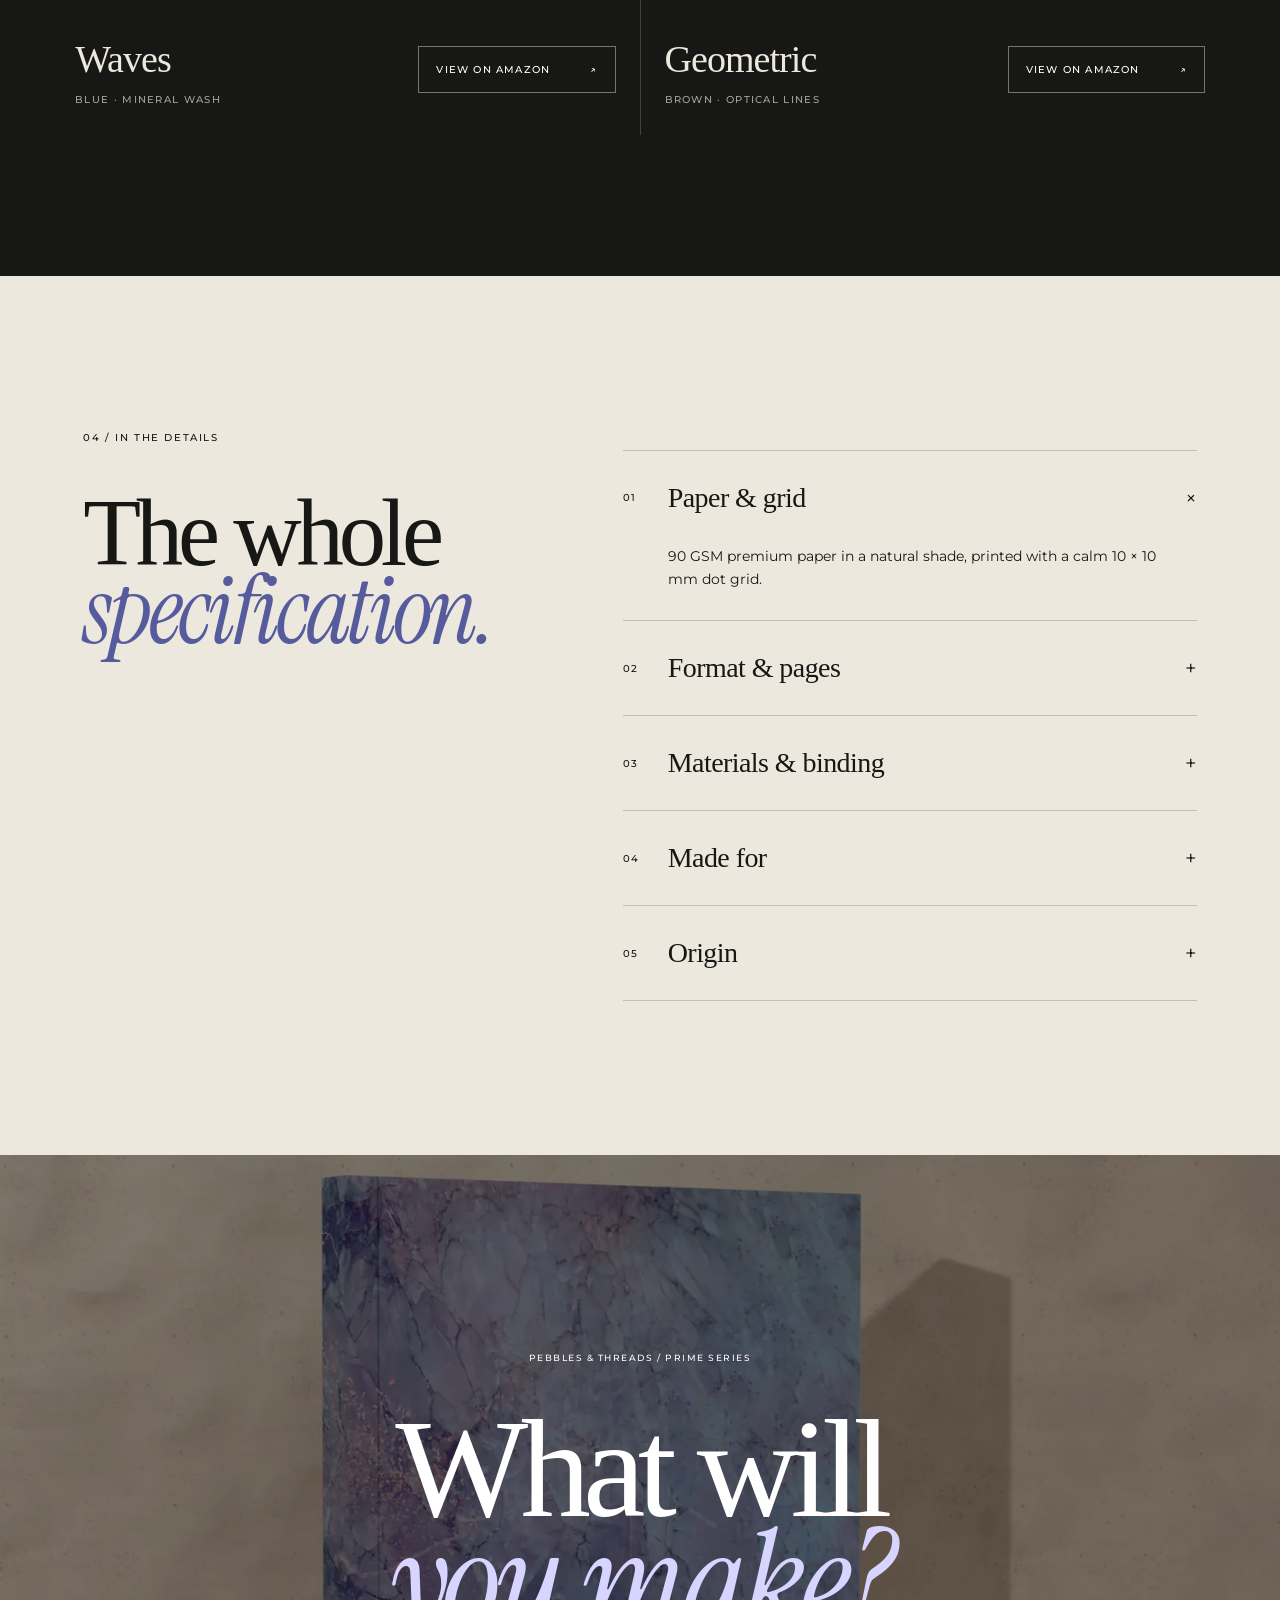
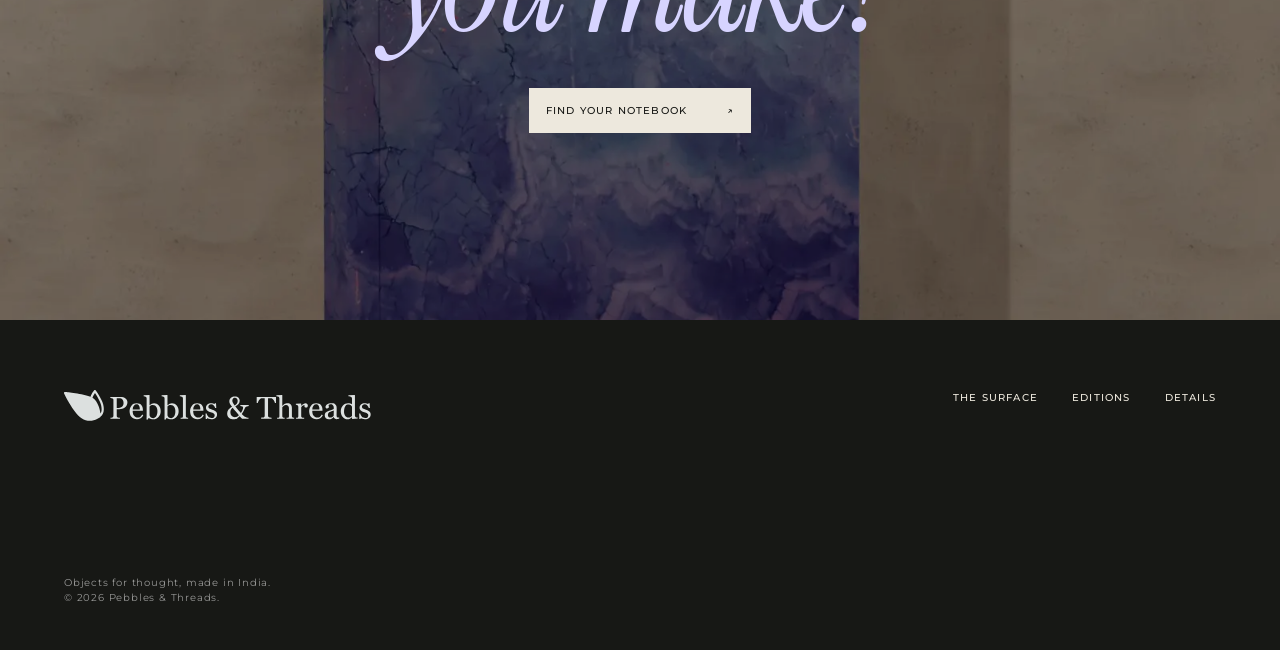
==== commit b86bcf3d: "Restore Pebbles & Threads website before fullstory changes" ====
--- a/index.html
+++ b/index.html
@@ -1,215 +1,6 @@
 <!doctype html>
 <html lang="en">
-
 <head>
-<<<<<<< HEAD
-    <meta charset="UTF-8">
-    <meta name="viewport" content="width=device-width, initial-scale=1.0">
-    <title>Document</title>
-    <script>
-        ! function (m, n, e, t, l, o, g, y) {
-            var u, a, f = function (h) {
-                return !(h in m) || (m.console && m.console.log && m.console.log(
-                    "FullStory namespace conflict. Please use a different namespace."), !1)
-            }(l);
-            f && (g = m[l] = function () {
-                var b = function (b, d, j, r) {
-                    r = r || 2;
-                    var i, c = /Async$/;
-                    return c.test(b) && (b = b.replace(c, ""),
-                        "function" == typeof Promise) ? new Promise((function (i, c) {
-                        h(b, d, j, i, c, r)
-                    })) : h(b, d, j, i, i, r)
-                };
-
-                function h(h, d, j, r, i, c) {
-                    return b._api ? b._api(h, d, j, r, i, c) : (b.q && b.q.push([h, d, j, r, i, c]), null)
-                }
-                return b.q = [], b
-            }(), y = function (b) {
-                function h(h) {
-                    "function" == typeof h[4] && h[4](new Error(b))
-                }
-                var d = g.q;
-                if (d) {
-                    for (var j = 0; j < d.length; j++) h(d[j]);
-                    d.length = 0, d.push = h
-                }
-            }, function () {
-                var b = "script",
-                    d = n.createElement(b);
-                d.async = !0, d.crossOrigin = "anonymous", d.src = "https://" + t + "?org=" + o, d.setAttribute(
-                        "data-fs-namespace", l),
-                    d.onerror = function () {
-                        y("Error loading " + t)
-                    };
-                var c = n.getElementsByTagName(b)[0];
-                c && c.parentNode ? c.parentNode.insertBefore(d, c) : n.head.appendChild(d)
-            }(), function () {
-                function b() {}
-
-                function h(b, h, d) {
-                    g(b, h, d, 1)
-                }
-
-                function d(b, d, j) {
-                    h("setProperties", {
-                        type: b,
-                        properties: d
-                    }, j)
-                }
-
-                function j(b, h) {
-                    d("user", b, h)
-                }
-
-                function r(b, h, d) {
-                    j({
-                        uid: b
-                    }, d), h && j(h, d)
-                }
-                g.identify = r, g.setUserVars = j,
-                    g.identifyAccount = b, g.clearUserCookie = b, g.setVars = d, g.event = function (b, d, j) {
-                        h("trackEvent", {
-                            name: b,
-                            properties: d
-                        }, j)
-                    }, g.anonymize = function () {
-                        r(!1)
-                    }, g.shutdown = function () {
-                        h("shutdown")
-                    }, g.restart = function () {
-                        h("restart")
-                    }, g.log = function (b, d) {
-                        h("log", {
-                            level: b,
-                            msg: d
-                        })
-                    }, g.consent = function (b) {
-                        h("setIdentity", {
-                            consent: !arguments.length || b
-                        })
-                    }
-            }(), u = "fetch", a = "XMLHttpRequest", g._w = {}, g._w[a] = m[a], g._w[u] = m[u], m[u] && (m[u] =
-                function () {
-                    return g._w[u].apply(this, arguments)
-                }), g("init", {
-                env: {
-                    orgId: o,
-                    host: e,
-                    script: t
-                }
-            }), g._v = "2.1.0")
-        }(window, document, "fullstory.com", "edge.fullstory.com/s/fs.js", "FS", "1337AQ");
-    </script>
-</head>
-
-<body>
-
-    <style>
-        * {
-            margin: 0;
-            padding: 0;
-            box-sizing: border-box;
-        }
-
-        body {
-            font-family: 'Segoe UI', Tahoma, Geneva, Verdana, sans-serif;
-            line-height: 1.6;
-            color: #3d3d3b;
-            background-color: #f5f1ed;
-        }
-
-        header {
-            background: linear-gradient(135deg, rgba(245, 244, 239, 0.9) 0%, rgba(139, 115, 85, 0.9) 100%), url('https://images.unsplash.com/photo-1558618666-fcd25c85cd64?w=1200&h=400&fit=crop') center/cover;
-            color: #f5f4ef;
-            padding: 60px 20px;
-            text-align: center;
-        }
-
-        h2 {
-            font-family: Georgia !important;
-            font-size: 2.5em;
-            margin-bottom: 10px;
-            color: #382e0b;
-            text-shadow: 2px 2px 4px rgba(0, 0, 0, 0.1);
-        }
-
-        .tagline {
-            font-size: 1.2em;
-            opacity: 0.95;
-            color: #faf8f3;
-            text-shadow: 1px 1px 3px rgba(0, 0, 0, 0.15);
-        }
-
-        .products {
-            display: grid;
-            grid-template-columns: repeat(auto-fit, minmax(280px, 1fr));
-            gap: 30px;
-            padding: 60px 20px;
-            max-width: 1200px;
-            margin: 0 auto;
-        }
-
-        .product-card {
-            background: url('https://images.unsplash.com/photo-1536699162015-b34ccc34de20?w=400&h=500&fit=crop') center/cover, #faf8f3;
-            border-radius: 8px;
-            box-shadow: 0 4px 6px rgba(107, 114, 128, 0.15);
-            padding: 20px;
-            text-align: center;
-            transition: transform 0.3s ease;
-            border-left: 4px solid #d4af37;
-        }
-
-        .product-card:hover {
-            transform: translateY(-5px);
-            box-shadow: 0 6px 12px rgba(212, 175, 55, 0.2);
-        }
-
-        .product-card h3 {
-            margin: 15px 0;
-            color: #8b7355;
-            text-shadow: 1px 1px 2px rgba(0, 0, 0, 0.08);
-        }
-
-        .product-card p {
-            text-shadow: 0.5px 0.5px 1px rgba(0, 0, 0, 0.05);
-        }
-
-        footer {
-            background: url('https://images.unsplash.com/photo-1558618666-fcd25c85cd64?w=1200&h=200&fit=crop') center/cover, #f5f4ef;
-            color: #cecece;
-            text-align: center;
-            padding: 20px;
-            margin-top: 40px;
-            text-shadow: 1px 1px 2px rgba(0, 0, 0, 0.05);
-        }
-    </style>
-    <header>
-        <h2>Pebbles & Threads</h2>
-        <p class="tagline">Premium notebooks designed for creative minds</p>
-    </header>
-    <section class="products">
-        <div class="product-card">
-            <h3>Sketch Collection</h3>
-            <p>High-quality paper perfect for sketching and illustrations</p>
-        </div>
-        <div class="product-card">
-            <h3>Lined Elegance</h3>
-            <p>Smooth writing experience with premium lined pages</p>
-        </div>
-        <div class="product-card">
-            <h3>Dot-grid Canvas</h3>
-            <p>Dot-grid notebooks ideal for planning and technical sketches</p>
-        </div>
-    </section>
-    <footer>
-        <p>&copy; 2026 Pebbles & Threads. Designed for creative professionals.</p>
-    </footer>
-</body>
-
-</html>
-=======
   <meta charset="utf-8">
   <meta name="viewport" content="width=device-width, initial-scale=1">
   <meta name="description" content="Pebbles & Threads Prime Series — one considered dot-grid notebook for writing, sketching, ink and paint. Made in India.">
@@ -359,4 +150,3 @@
   <script src="script.js"></script>
 </body>
 </html>
->>>>>>> b78729e8ef0dcb247698e8505723102edab7bbb6
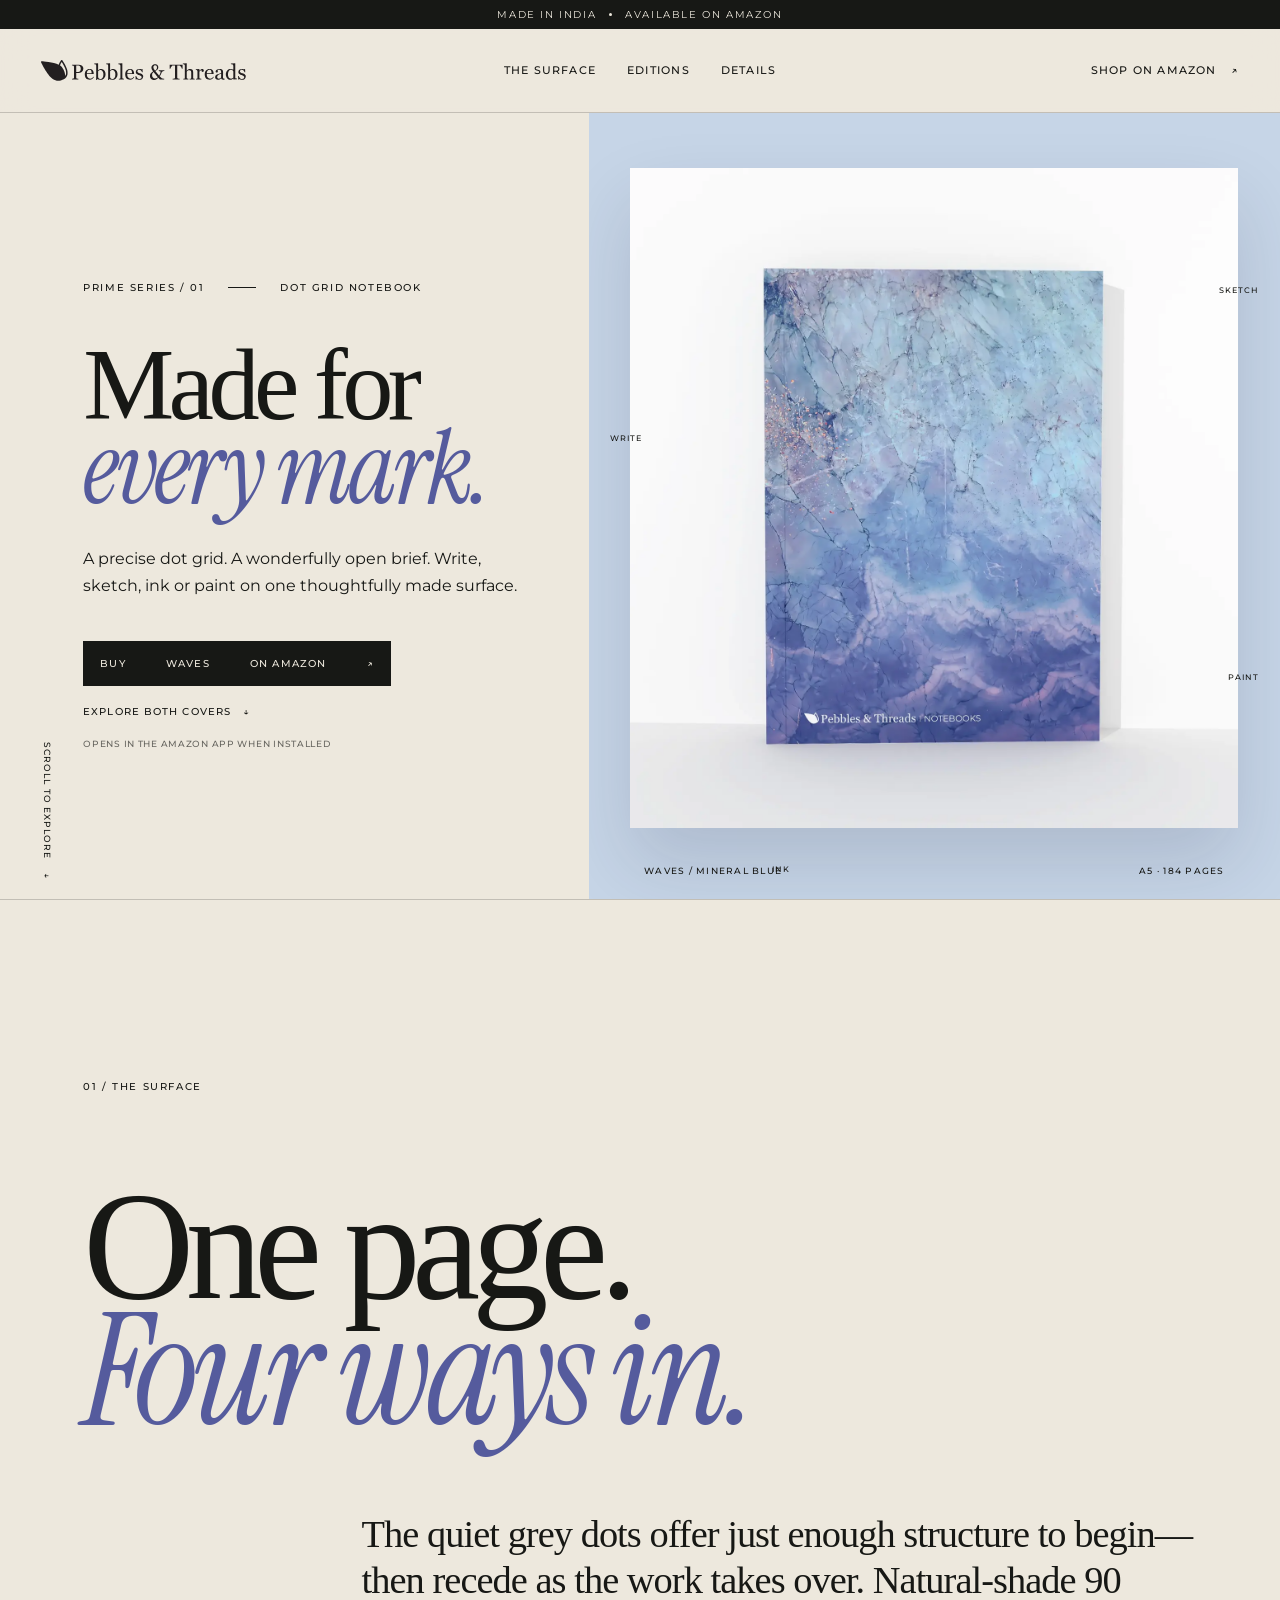
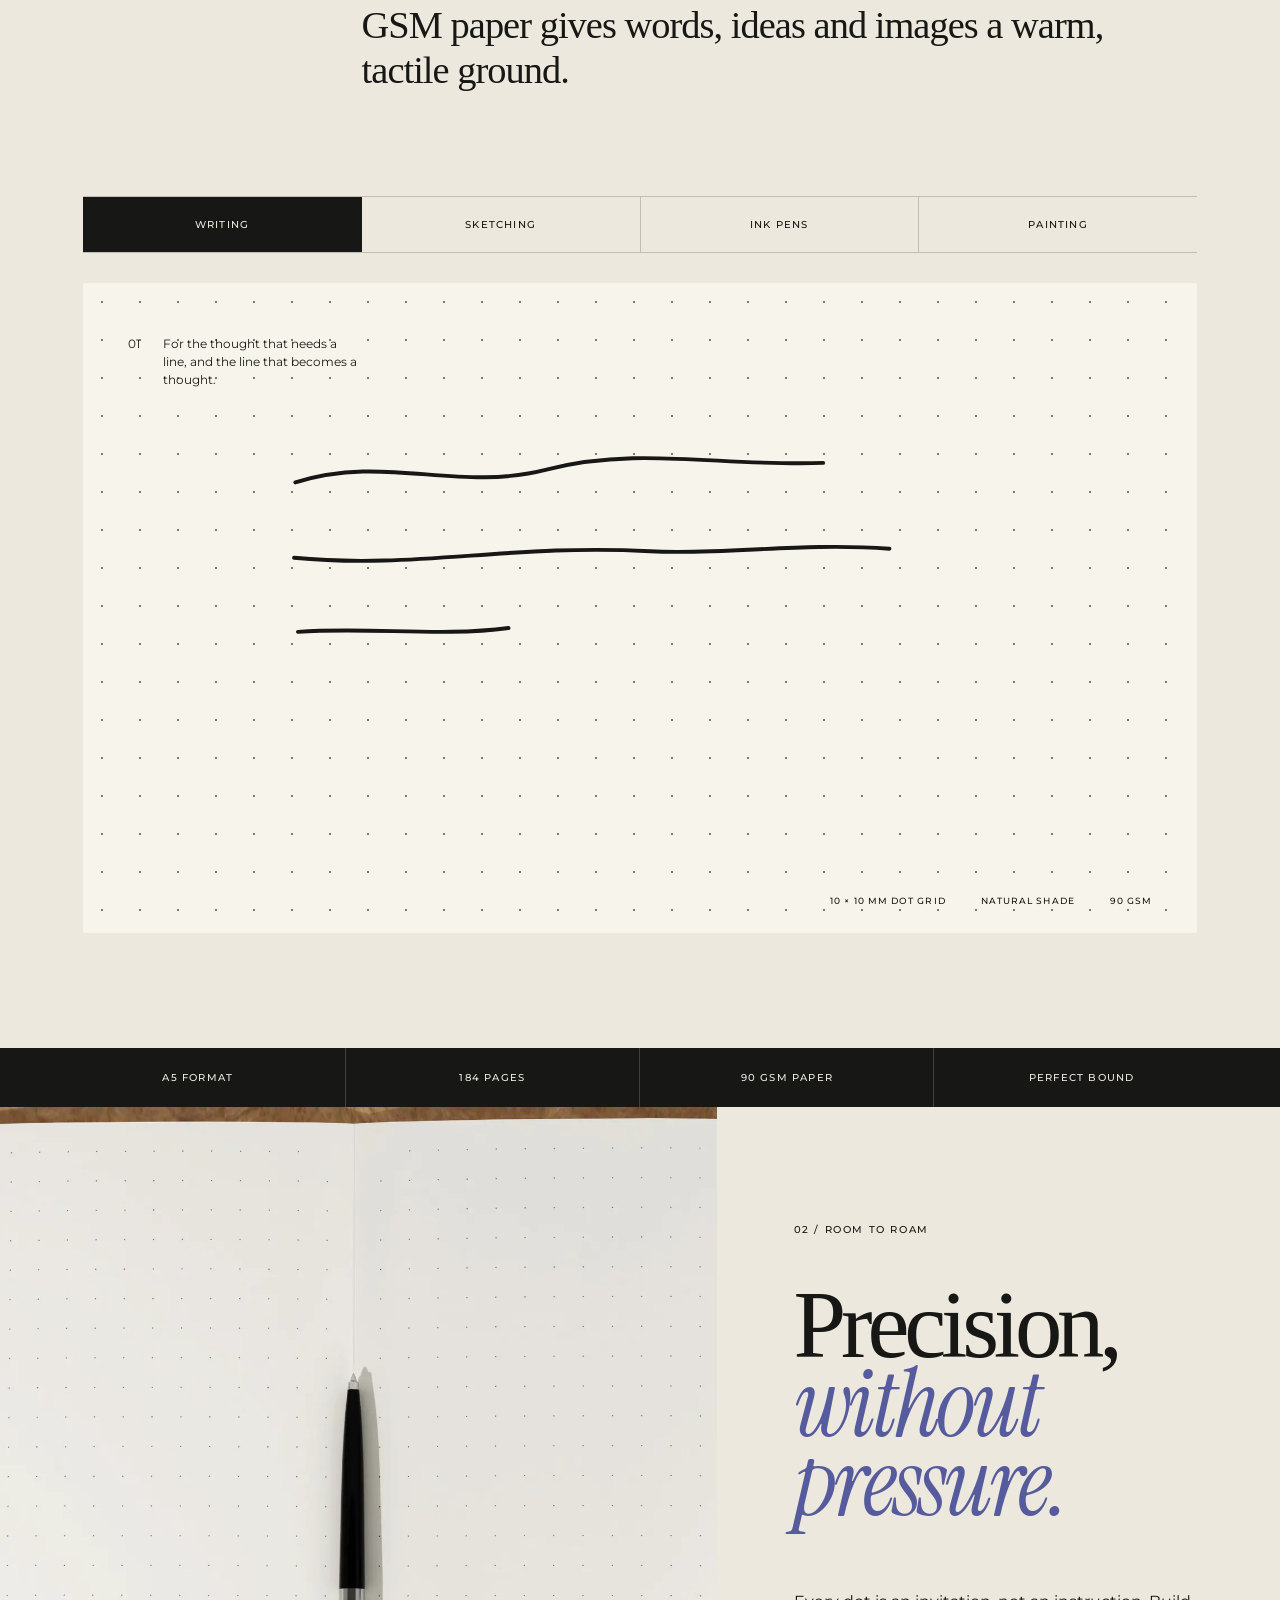
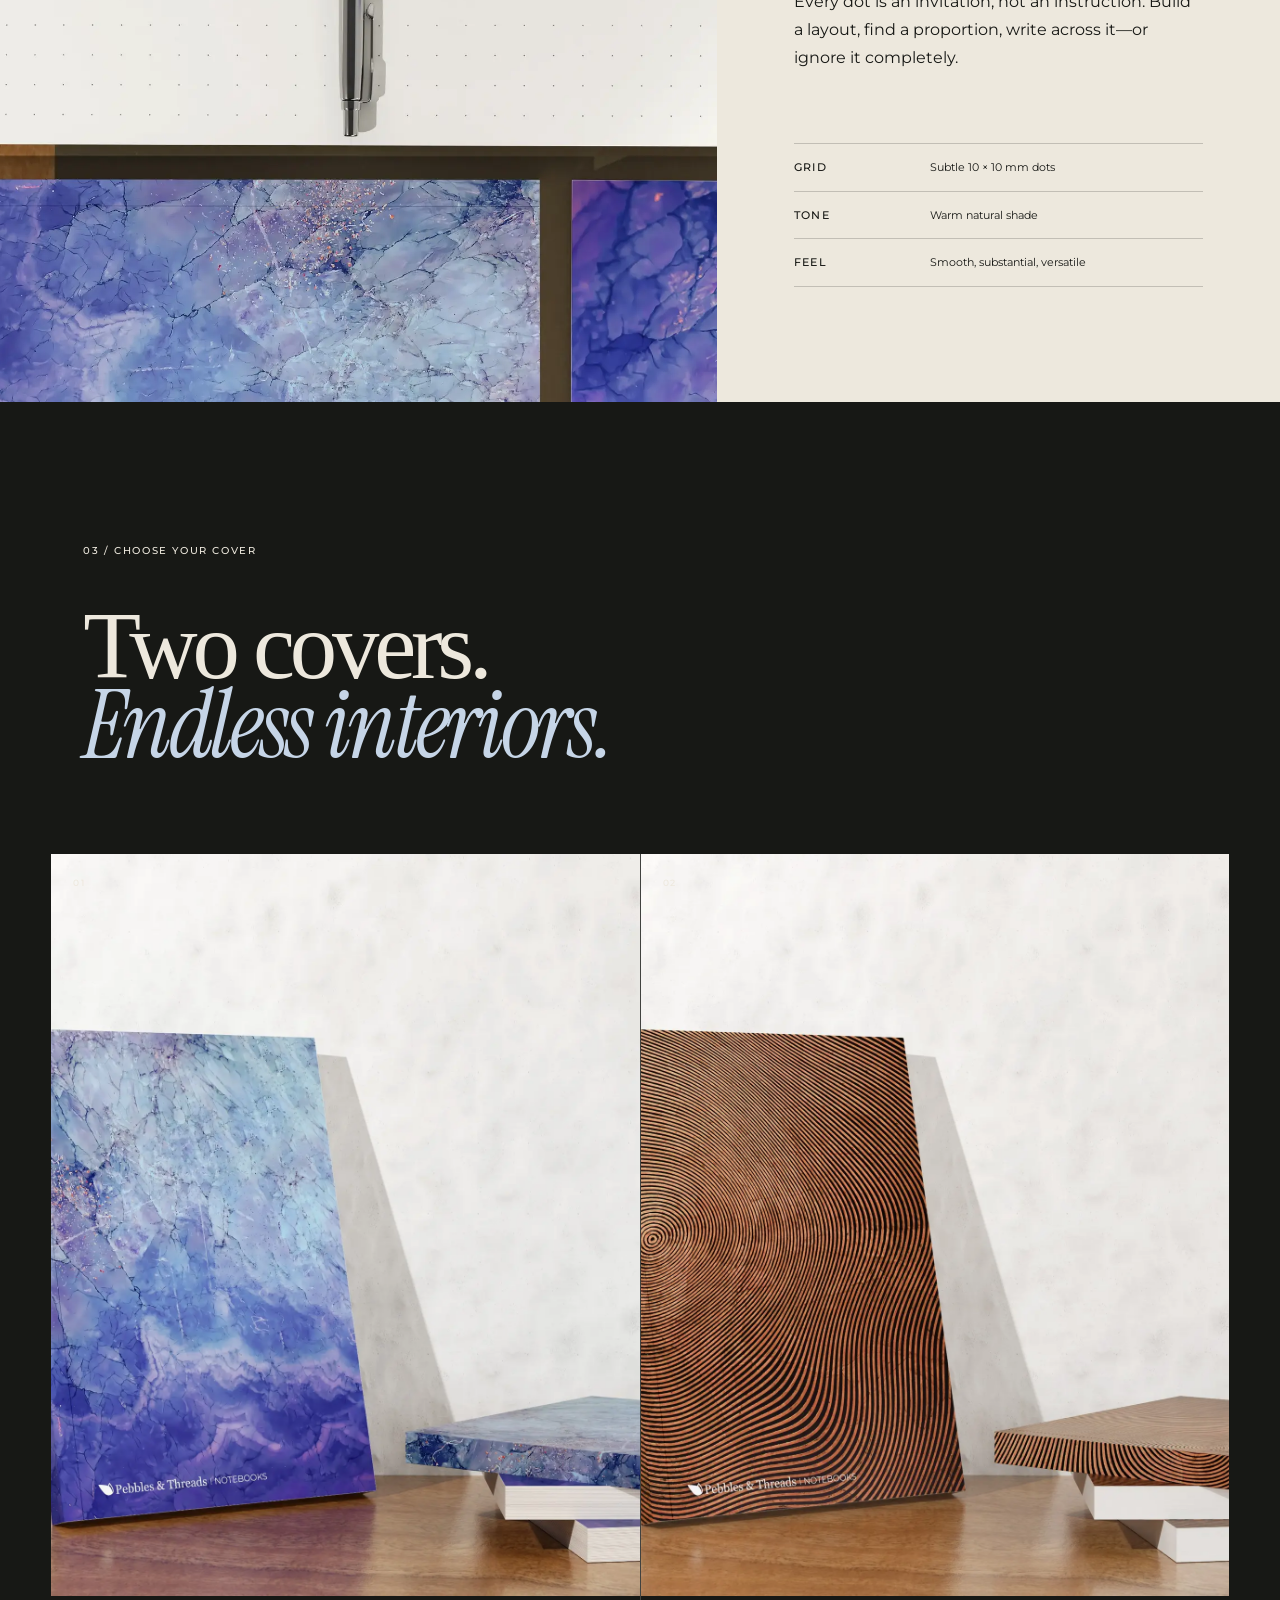
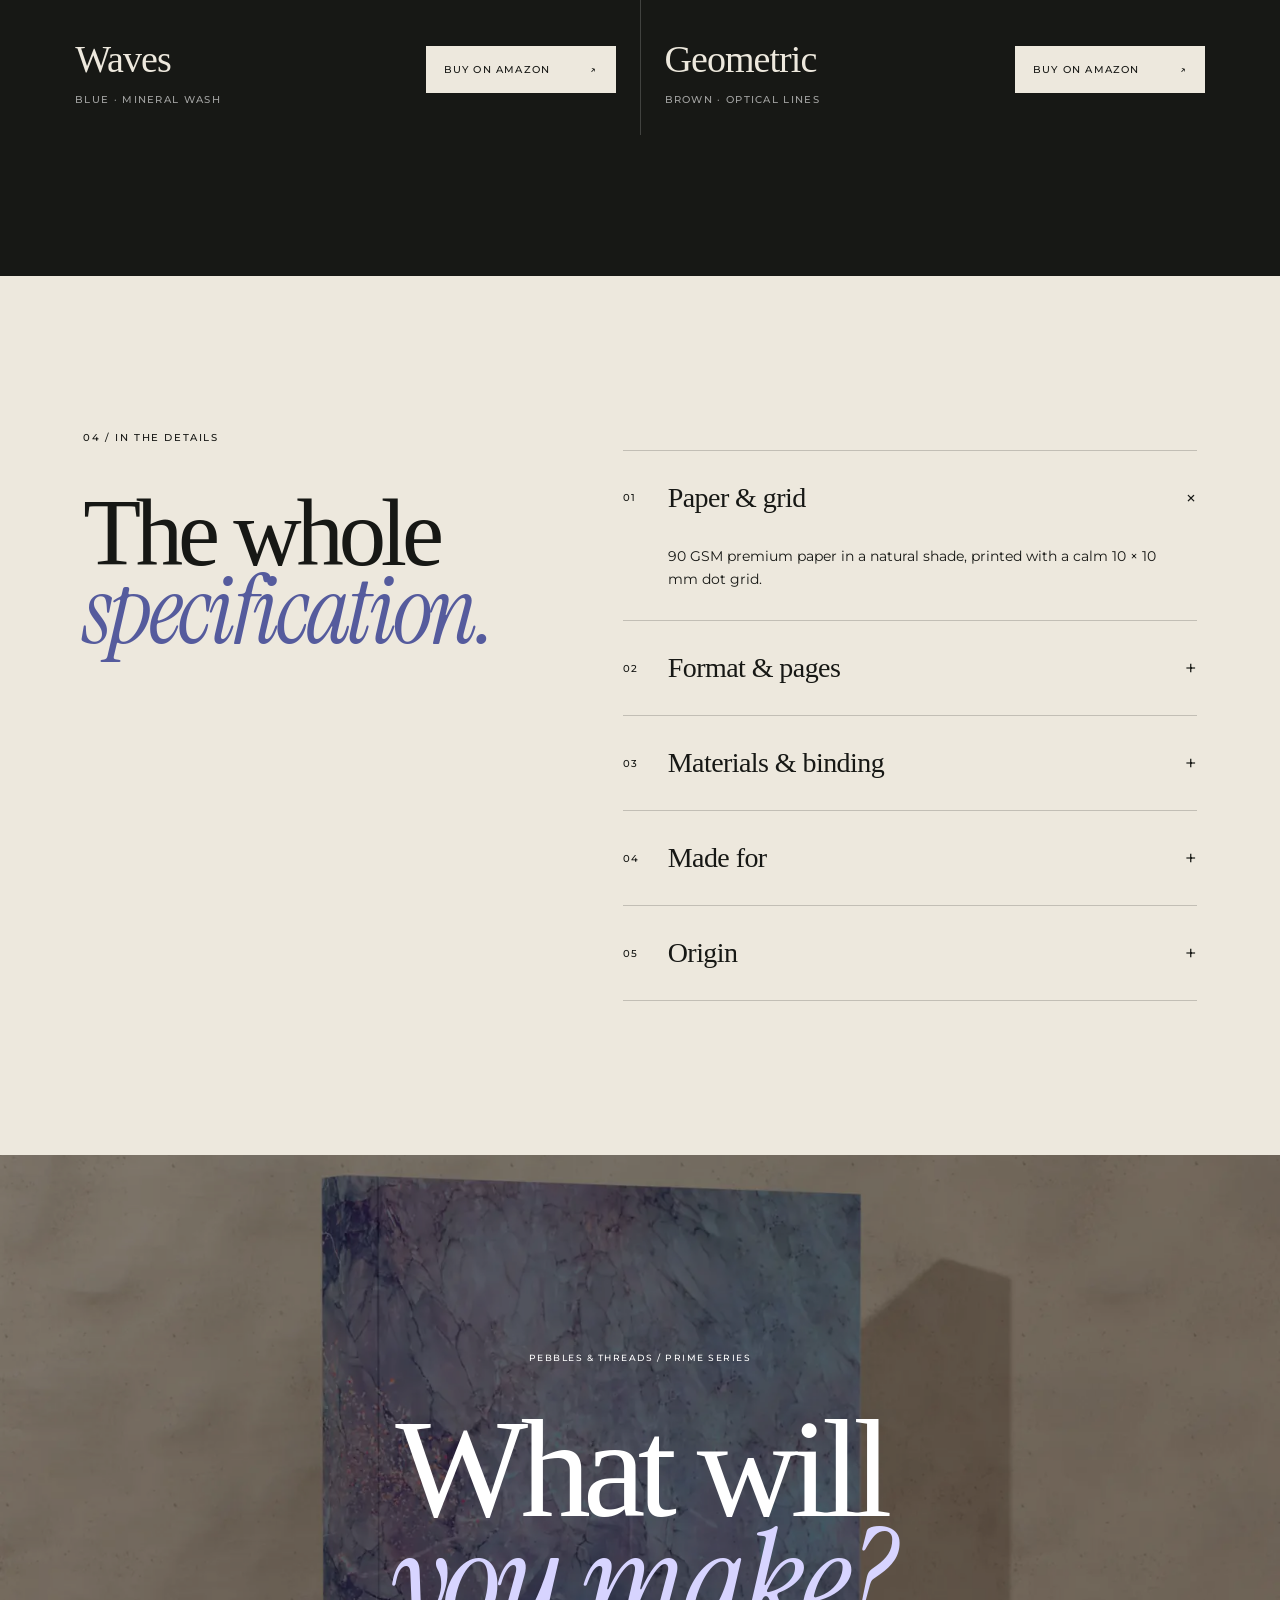
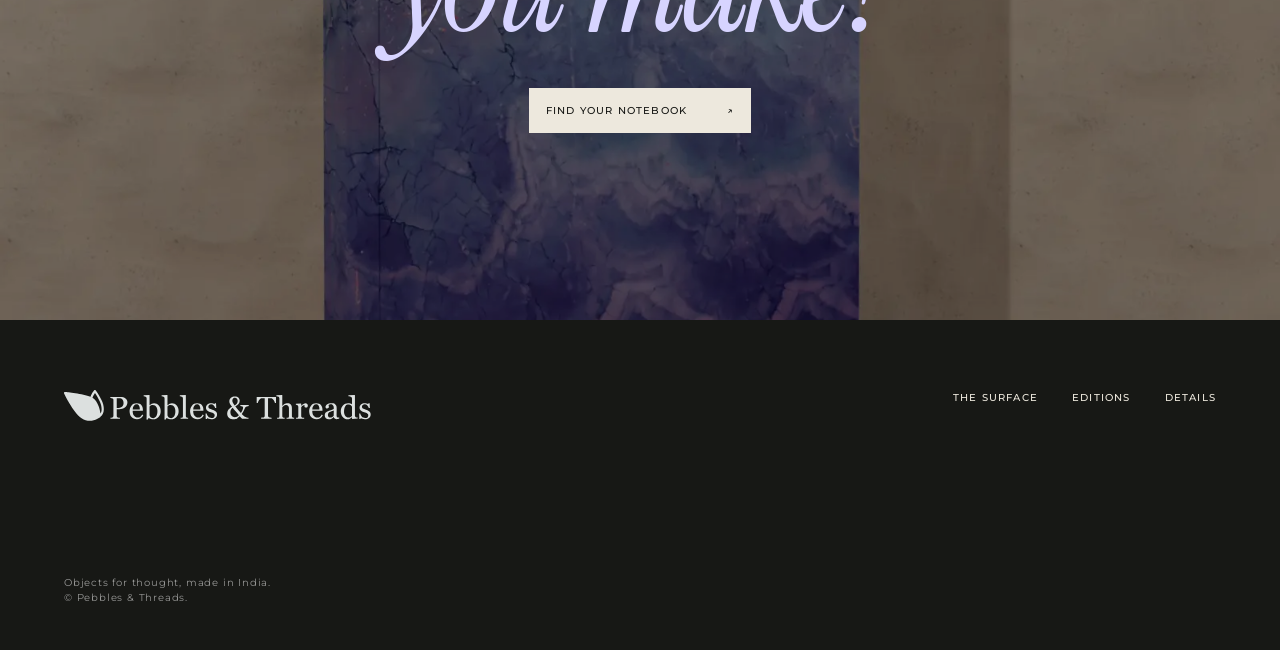
==== commit c609313f: "Use www domain, add FullStory and strengthen Amazon CTAs" ====
--- a/index.html
+++ b/index.html
@@ -5,17 +5,34 @@
   <meta name="viewport" content="width=device-width, initial-scale=1">
   <meta name="description" content="Pebbles & Threads Prime Series — one considered dot-grid notebook for writing, sketching, ink and paint. Made in India.">
   <meta name="theme-color" content="#ede8dd">
-  <link rel="canonical" href="https://pebblesandthreads.com/">
+  <link rel="canonical" href="https://www.pebblesandthreads.com/">
   <meta property="og:type" content="website">
   <meta property="og:title" content="Pebbles & Threads — Made for every mark">
   <meta property="og:description" content="One considered dot-grid notebook for writing, sketching, ink and paint. Made in India.">
-  <meta property="og:url" content="https://pebblesandthreads.com/">
-  <meta property="og:image" content="https://pebblesandthreads.com/assets/images/waves-front.webp">
+  <meta property="og:url" content="https://www.pebblesandthreads.com/">
+  <meta property="og:image" content="https://www.pebblesandthreads.com/assets/images/waves-front.webp">
   <title>Pebbles & Threads — Made for every mark</title>
   <link rel="preconnect" href="https://fonts.googleapis.com">
   <link rel="preconnect" href="https://fonts.gstatic.com" crossorigin>
   <link href="https://fonts.googleapis.com/css2?family=Instrument+Serif:ital@1&family=Montserrat:wght@400;500;600&display=swap" rel="stylesheet">
   <link rel="stylesheet" href="styles.css">
+  <script>
+   !function(m,n,e,t,l,o,g,y){var u,a,f=function(h){
+   return!(h in m)||(m.console&&m.console.log&&m.console.log("FullStory namespace conflict. Please use a different namespace."),!1)}(l)
+   ;f&&(g=m[l]=function(){var b=function(b,d,j,r){r=r||2;var i,c=/Async$/;return c.test(b)&&(b=b.replace(c,""),
+   "function"==typeof Promise)?new Promise((function(i,c){h(b,d,j,i,c,r)})):h(b,d,j,i,i,r)};function h(h,d,j,r,i,c){
+   return b._api?b._api(h,d,j,r,i,c):(b.q&&b.q.push([h,d,j,r,i,c]),null)}return b.q=[],b}(),y=function(b){function h(h){
+   "function"==typeof h[4]&&h[4](new Error(b))}var d=g.q;if(d){for(var j=0;j<d.length;j++)h(d[j]);d.length=0,d.push=h}},function(){
+   var b="script",d=n.createElement(b);d.async=!0,d.crossOrigin="anonymous",d.src="https://"+t+"?org="+o,d.setAttribute("data-fs-namespace",l),
+   d.onerror=function(){y("Error loading "+t)};var c=n.getElementsByTagName(b)[0]
+   ;c&&c.parentNode?c.parentNode.insertBefore(d,c):n.head.appendChild(d)}(),function(){function b(){}function h(b,h,d){g(b,h,d,1)}function d(b,d,j){
+   h("setProperties",{type:b,properties:d},j)}function j(b,h){d("user",b,h)}function r(b,h,d){j({uid:b},d),h&&j(h,d)}g.identify=r,g.setUserVars=j,
+   g.identifyAccount=b,g.clearUserCookie=b,g.setVars=d,g.event=function(b,d,j){h("trackEvent",{name:b,properties:d},j)},g.anonymize=function(){r(!1)
+   },g.shutdown=function(){h("shutdown")},g.restart=function(){h("restart")},g.log=function(b,d){h("log",{level:b,msg:d})},g.consent=function(b){
+   h("setIdentity",{consent:!arguments.length||b})}}(),u="fetch",a="XMLHttpRequest",g._w={},g._w[a]=m[a],g._w[u]=m[u],m[u]&&(m[u]=function(){
+   return g._w[u].apply(this,arguments)}),g("init",{env:{orgId:o,host:e,script:t}}),g._v="2.1.0")
+   }(window,document,"fullstory.com","edge.fullstory.com/s/fs.js","FS","1337AQ");
+  </script>
 </head>
 <body data-edition="waves">
   <a class="skip-link" href="#main">Skip to content</a>
@@ -30,10 +47,10 @@
       <a href="#editions">Editions</a>
       <a href="#details">Details</a>
     </nav>
-    <a class="header-cta" href="#editions">Choose yours <span aria-hidden="true">↘</span></a>
+    <a class="header-cta" href="https://www.amazon.in/Pebbles-Threads-Notebook-Sketching-Painting/dp/B0H8MP3RLS" target="_blank" rel="noopener noreferrer" data-amazon-link data-amazon-track data-amazon-placement="header">Shop on Amazon <span aria-hidden="true">↗</span></a>
     <button class="menu-button" type="button" aria-label="Open menu" aria-expanded="false" data-menu-button><span></span><span></span></button>
     <nav class="mobile-nav" aria-label="Mobile navigation" data-mobile-nav>
-      <a href="#surface">The surface</a><a href="#editions">Editions</a><a href="#details">Details</a><a href="#editions">Choose yours</a>
+      <a href="#surface">The surface</a><a href="#editions">Editions</a><a href="#details">Details</a><a href="https://www.amazon.in/Pebbles-Threads-Notebook-Sketching-Painting/dp/B0H8MP3RLS" target="_blank" rel="noopener noreferrer" data-amazon-link data-amazon-track data-amazon-placement="menu">Shop on Amazon ↗</a>
     </nav>
   </header>
 
@@ -44,8 +61,9 @@
         <h1 id="hero-title">Made for<br><em>every mark.</em></h1>
         <p class="hero-intro">A precise dot grid. A wonderfully open brief. Write, sketch, ink or paint on one thoughtfully made surface.</p>
         <div class="hero-actions">
-          <a class="button button-dark" href="#editions">Explore the editions <span aria-hidden="true">↘</span></a>
-          <a class="text-link" href="#surface">Meet the paper <span aria-hidden="true">↓</span></a>
+          <a class="button button-dark amazon-primary" href="https://www.amazon.in/Pebbles-Threads-Notebook-Sketching-Painting/dp/B0H8MP3RLS" target="_blank" rel="noopener noreferrer" data-amazon-link data-amazon-track data-amazon-placement="hero">Buy <span data-amazon-label>Waves</span> on Amazon <span aria-hidden="true">↗</span></a>
+          <a class="text-link" href="#editions">Explore both covers <span aria-hidden="true">↓</span></a>
+          <p class="amazon-note">Opens in the Amazon app when installed</p>
         </div>
       </div>
       <div class="hero-visual reveal" data-tilt>
@@ -111,7 +129,7 @@
             <img src="assets/images/waves-stack.webp" alt="Blue Waves notebook with a small stack showing the cover and page edges" width="1600" height="1600" loading="lazy">
             <span class="preview-hint">Preview ↑</span>
           </button>
-          <div class="edition-info"><div><h3>Waves</h3><p>Blue · mineral wash</p></div><a class="button button-light" href="https://www.amazon.in/Pebbles-Threads-Notebook-Sketching-Painting/dp/B0H8MP3RLS" target="_blank" rel="noopener noreferrer">View on Amazon <span aria-hidden="true">↗</span></a></div>
+          <div class="edition-info"><div><h3>Waves</h3><p>Blue · mineral wash</p></div><a class="button button-light" href="https://www.amazon.in/Pebbles-Threads-Notebook-Sketching-Painting/dp/B0H8MP3RLS" target="_blank" rel="noopener noreferrer" data-amazon-track data-amazon-edition="waves" data-amazon-placement="edition-card">Buy on Amazon <span aria-hidden="true">↗</span></a></div>
         </article>
         <article class="edition-card reveal edition-geometric">
           <button class="edition-preview" type="button" data-select-edition="geometric" aria-label="Preview Brown Geometric edition">
@@ -119,7 +137,7 @@
             <img src="assets/images/geometric.webp" alt="Brown Geometric notebook with concentric black linework" width="1600" height="1600" loading="lazy">
             <span class="preview-hint">Preview ↑</span>
           </button>
-          <div class="edition-info"><div><h3>Geometric</h3><p>Brown · optical lines</p></div><a class="button button-light" href="https://www.amazon.in/Pebbles-Threads-Notebook-Sketching-Geometric/dp/B0H8MHGXTL" target="_blank" rel="noopener noreferrer">View on Amazon <span aria-hidden="true">↗</span></a></div>
+          <div class="edition-info"><div><h3>Geometric</h3><p>Brown · optical lines</p></div><a class="button button-light" href="https://www.amazon.in/Pebbles-Threads-Notebook-Sketching-Geometric/dp/B0H8MHGXTL" target="_blank" rel="noopener noreferrer" data-amazon-track data-amazon-edition="geometric" data-amazon-placement="edition-card">Buy on Amazon <span aria-hidden="true">↗</span></a></div>
         </article>
       </div>
     </section>
@@ -142,6 +160,8 @@
     </section>
   </main>
 
+  <a class="mobile-shop-cta" href="https://www.amazon.in/Pebbles-Threads-Notebook-Sketching-Painting/dp/B0H8MP3RLS" target="_blank" rel="noopener noreferrer" data-amazon-link data-amazon-track data-amazon-placement="mobile-sticky">Buy <span data-amazon-label>Waves</span> on Amazon <span aria-hidden="true">↗</span></a>
+
   <footer>
     <a class="brand footer-brand" href="#top" aria-label="Pebbles and Threads home"><img class="brand-logo" src="assets/images/pebbles-brandmarks.svg" alt="" width="733" height="75"></a>
     <div class="footer-links"><a href="#surface">The surface</a><a href="#editions">Editions</a><a href="#details">Details</a></div>
--- a/styles.css
+++ b/styles.css
@@ -1,5 +1,5 @@
 :root{--ink:#171815;--paper:#ede8dd;--paper-2:#f5f2eb;--line:rgba(23,24,21,.2);--blue:#555b9d;--blue-pale:#c6d5e7;--violet:#242053;--rust:#b96a42;--display:Georgia,"Times New Roman",serif;--accent:"Instrument Serif",Georgia,serif;--sans:Montserrat,Arial,sans-serif;--ease:cubic-bezier(.22,1,.36,1)}
-*{box-sizing:border-box}html{scroll-behavior:smooth}body{margin:0;background:var(--paper);color:var(--ink);font-family:var(--sans);font-size:16px;line-height:1.5;overflow-x:hidden}body[data-edition="geometric"]{--blue:#9b5438;--blue-pale:#dba47b;--violet:#271815}a{color:inherit;text-decoration:none}button{font:inherit;color:inherit}a:focus-visible,button:focus-visible,summary:focus-visible{outline:2px solid currentColor;outline-offset:4px}img{display:block;width:100%;height:auto}.skip-link{position:fixed;top:8px;left:8px;z-index:99;background:#fff;padding:10px;transform:translateY(-150%)}.skip-link:focus{transform:none}.announcement{height:29px;display:flex;align-items:center;justify-content:center;gap:13px;background:var(--ink);color:var(--paper);font-size:10px;letter-spacing:.16em;text-transform:uppercase}.announcement span{width:3px;height:3px;border-radius:50%;background:var(--paper)}.site-header{height:84px;display:grid;grid-template-columns:1fr auto 1fr;align-items:center;padding:0 3.2vw;border-bottom:1px solid var(--line);position:relative;z-index:20;background:rgba(237,232,221,.88);backdrop-filter:blur(15px)}.brand{display:flex;align-items:center;width:max-content}.brand-logo{width:clamp(185px,16vw,235px);height:auto}.desktop-nav{display:flex;gap:31px;font-size:11px;font-weight:500;text-transform:uppercase;letter-spacing:.11em}.desktop-nav a,.footer-links a{position:relative}.desktop-nav a:after,.footer-links a:after{content:"";position:absolute;height:1px;left:0;right:100%;bottom:-5px;background:currentColor;transition:right .45s var(--ease)}.desktop-nav a:hover:after,.footer-links a:hover:after{right:0}.header-cta{justify-self:end;font-size:11px;font-weight:500;text-transform:uppercase;letter-spacing:.11em}.header-cta span{margin-left:10px}.menu-button,.mobile-nav{display:none}.hero{min-height:calc(100svh - 113px);display:grid;grid-template-columns:46% 54%;position:relative;border-bottom:1px solid var(--line)}.hero-copy{padding:10vh 4vw 8vh 6.5vw;display:flex;flex-direction:column;justify-content:center}.eyebrow,.section-index{font-size:10px;font-weight:500;letter-spacing:.16em;text-transform:uppercase;margin:0}.eyebrow{display:flex;gap:24px}.eyebrow span+span:before{content:"";display:inline-block;width:28px;height:1px;background:currentColor;vertical-align:middle;margin-right:24px}.hero h1,.statement h2,.editorial h2,.editions h2,.details h2,.closing h2{font-family:var(--display);font-weight:400;line-height:.82;letter-spacing:-.055em;margin:48px 0 34px;font-size:clamp(76px,8vw,140px)}h1 em,h2 em{font-family:var(--accent);font-weight:400;font-style:italic;letter-spacing:-.035em;color:var(--blue);transition:color .7s var(--ease)}.hero-intro{max-width:470px;font-size:16px;line-height:1.7;margin:0}.hero-actions{display:flex;align-items:center;gap:30px;margin-top:42px}.button{display:inline-flex;align-items:center;justify-content:space-between;gap:40px;padding:15px 17px;font-size:10px;font-weight:500;letter-spacing:.12em;text-transform:uppercase;transition:transform .25s,background .25s,color .25s}.button:hover{transform:translateY(-2px)}.button-dark{background:var(--ink);color:var(--paper)}.button-light{border:1px solid rgba(255,255,255,.4);color:#fff}.button-cream{background:var(--paper);color:var(--ink)}.text-link{font-size:10px;font-weight:500;text-transform:uppercase;letter-spacing:.11em}.text-link span{margin-left:8px}.hero-visual{position:relative;overflow:hidden;background:var(--blue-pale);transition:background .7s var(--ease)}.hero-image-wrap{position:absolute;inset:7% 6% 9%;overflow:hidden;box-shadow:0 35px 70px rgba(30,29,54,.14);transform:perspective(1000px) rotateX(var(--rx,0)) rotateY(var(--ry,0));transition:transform .15s ease-out}.hero-image-wrap img{width:100%;height:100%;object-fit:cover;transition:opacity .35s var(--ease),transform 1.1s var(--ease)}.hero-visual:hover img{transform:scale(1.018)}.hero-caption{position:absolute;z-index:2;left:8%;right:8%;bottom:2.8%;display:flex;justify-content:space-between;margin:0;font-size:9px;font-weight:500;letter-spacing:.14em;text-transform:uppercase}.hero-orbit{position:absolute;z-index:3;inset:3%;pointer-events:none;animation:slow-rotate 45s linear infinite}.hero-orbit span{position:absolute;font-size:8px;font-weight:500;letter-spacing:.14em}.hero-orbit span:nth-child(1){left:0;top:40%}.hero-orbit span:nth-child(2){right:0;top:20%}.hero-orbit span:nth-child(3){right:0;bottom:26%}.hero-orbit span:nth-child(4){left:25%;bottom:0}.scroll-note{position:absolute;bottom:20px;left:3.2vw;font-size:9px;font-weight:500;letter-spacing:.12em;text-transform:uppercase;writing-mode:vertical-rl;display:flex;gap:14px;align-items:center}.statement{padding:14vw 6.5vw 9vw}.statement h2{font-size:clamp(86px,12vw,190px);margin:7vw 0 6vw}.statement-copy{font-family:var(--display);font-size:clamp(25px,3vw,46px);line-height:1.18;letter-spacing:-.025em;max-width:920px;margin:0 0 8vw 25%}.medium-switcher{display:flex;border-top:1px solid var(--line);border-bottom:1px solid var(--line)}.medium-switcher button{flex:1;padding:20px 8px;border:0;border-right:1px solid var(--line);background:none;text-transform:uppercase;letter-spacing:.12em;font-size:10px;font-weight:500;cursor:pointer;transition:background .3s,color .3s}.medium-switcher button:last-child{border-right:0}.medium-switcher button[aria-selected="true"]{background:var(--ink);color:var(--paper)}.paper-demo{height:min(55vw,650px);min-height:430px;position:relative;margin-top:30px;background-color:#f7f4ec;background-image:radial-gradient(#777 1px,transparent 1px);background-size:38px 38px;overflow:hidden}.demo-note{position:absolute;z-index:2;left:4%;top:8%;width:235px;display:grid;grid-template-columns:35px 1fr;font-size:12px}.demo-note p{margin:0}.demo-art{position:absolute;inset:7%;width:86%;height:86%}.stroke{fill:none;stroke:var(--ink);stroke-width:3;stroke-linecap:round;stroke-dasharray:1400;stroke-dashoffset:1400;opacity:0;transition:opacity .4s,stroke-dashoffset 1.4s var(--ease)}.paint{opacity:0;fill:var(--blue);mix-blend-mode:multiply;filter:blur(2px);transform-origin:center;transform:scale(.7);transition:opacity .7s,transform 1s var(--ease)}.paper-demo[data-medium="write"] .stroke-write,.paper-demo[data-medium="sketch"] .stroke-sketch,.paper-demo[data-medium="ink"] .stroke-ink{opacity:1;stroke-dashoffset:0}.paper-demo[data-medium="paint"] .paint{opacity:.58;transform:scale(1)}.paper-demo[data-medium="paint"] .paint-two{fill:var(--rust)}.paper-meta{position:absolute;bottom:4%;left:4%;right:4%;display:flex;justify-content:flex-end;gap:35px;font-size:9px;font-weight:500;letter-spacing:.12em;text-transform:uppercase}.spec-band{display:grid;grid-template-columns:repeat(4,1fr);background:var(--ink);color:var(--paper);padding:0 4vw}.spec-band p{margin:0;padding:22px;text-align:center;border-right:1px solid rgba(255,255,255,.18);font-size:10px;font-weight:500;letter-spacing:.12em;text-transform:uppercase}.spec-band p:last-child{border:0}.editorial{display:grid;grid-template-columns:1.12fr .88fr;min-height:820px}.editorial-image{min-height:720px}.editorial-image img{height:100%;object-fit:cover}.editorial-copy{padding:9vw 6vw;display:flex;flex-direction:column;justify-content:center}.editorial h2,.editions h2,.details h2{font-size:clamp(65px,7.4vw,120px);margin:50px 0}.editorial-copy>p:not(.section-index){max-width:480px;font-size:16px;line-height:1.75}.editorial dl{margin:55px 0 0;border-top:1px solid var(--line)}.editorial dl div{display:grid;grid-template-columns:1fr 2fr;padding:15px 0;border-bottom:1px solid var(--line);font-size:11px}.editorial dt{text-transform:uppercase;letter-spacing:.13em;font-weight:500}.editorial dd{margin:0}.editions{padding:11vw 4vw;background:var(--ink);color:var(--paper)}.editions-heading{padding-left:2.5vw}.editions h2 em{color:var(--blue-pale)}.edition-grid{display:grid;grid-template-columns:1fr 1fr;gap:1px;background:rgba(255,255,255,.18);margin-top:7vw}.edition-card{background:var(--ink)}.edition-preview{position:relative;width:100%;height:min(58vw,760px);padding:0;border:0;overflow:hidden;cursor:pointer;background:#d3ddeb}.edition-preview img{height:100%;object-fit:cover;transition:transform 1.1s var(--ease),filter .4s}.edition-preview:hover img{transform:scale(1.025)}.edition-geometric .edition-preview{background:#b96642}.edition-number,.preview-hint{position:absolute;z-index:2;top:22px;font-size:9px;font-weight:500;letter-spacing:.15em;text-transform:uppercase}.edition-number{left:22px}.preview-hint{right:22px;opacity:0;transform:translateY(8px);transition:.35s}.edition-preview:hover .preview-hint{opacity:1;transform:none}.edition-info{display:flex;align-items:center;justify-content:space-between;padding:28px 24px}.edition-info h3{font-family:var(--display);font-size:38px;font-weight:400;letter-spacing:-.025em;margin:0}.edition-info p{font-size:10px;font-weight:500;text-transform:uppercase;letter-spacing:.13em;margin:4px 0 0;color:rgba(255,255,255,.6)}.details{display:grid;grid-template-columns:.85fr 1.15fr;gap:9vw;padding:12vw 6.5vw}.details h2{margin-bottom:0}.details-list{padding-top:20px}.details-list details{border-top:1px solid var(--line)}.details-list details:last-child{border-bottom:1px solid var(--line)}summary{list-style:none;display:grid;grid-template-columns:45px 1fr auto;align-items:center;padding:26px 0;cursor:pointer;font-family:var(--display);font-size:28px;letter-spacing:-.02em}summary::-webkit-details-marker{display:none}summary span{font:500 10px var(--sans);letter-spacing:.12em}summary i{font:400 20px var(--sans);font-style:normal;transition:transform .4s var(--ease)}details[open] summary i{transform:rotate(45deg)}details div{overflow:hidden}details div p{margin:0;padding:0 40px 28px 45px;max-width:620px;font-size:14px;line-height:1.7}.closing{height:85svh;min-height:650px;position:relative;color:#fff;display:flex;align-items:center;justify-content:center;text-align:center;overflow:hidden}.closing>img,.closing-overlay{position:absolute;inset:0;width:100%;height:100%}.closing>img{object-fit:cover}.closing-overlay{background:rgba(25,22,30,.37)}.closing-copy{position:relative;z-index:2}.closing-copy>p{font-size:9px;font-weight:500;letter-spacing:.17em}.closing h2{font-size:clamp(95px,11vw,170px);margin:46px 0}.closing h2 em{color:#d7d4ff}footer{min-height:330px;background:var(--ink);color:var(--paper);padding:70px 5vw 45px;display:grid;grid-template-columns:1fr auto;grid-template-rows:1fr auto}.footer-brand{align-self:start}.footer-brand .brand-logo{width:clamp(230px,24vw,360px);filter:invert(1)}.footer-links{display:flex;gap:34px;align-self:start;font-size:10px;font-weight:500;letter-spacing:.12em;text-transform:uppercase}footer>p{grid-column:1/-1;align-self:end;margin:0;font-size:10px;letter-spacing:.08em;color:rgba(255,255,255,.55)}.reveal{opacity:0;transform:translateY(28px);transition:opacity .9s var(--ease),transform .9s var(--ease)}.reveal.in-view{opacity:1;transform:none}@keyframes slow-rotate{to{transform:rotate(360deg)}}
-@media(max-width:900px){.site-header{grid-template-columns:1fr auto;height:70px}.desktop-nav,.header-cta{display:none}.menu-button{display:flex;flex-direction:column;gap:5px;background:none;border:0;padding:10px}.menu-button span{display:block;width:22px;height:1px;background:currentColor;transition:.3s}.menu-button[aria-expanded="true"] span:first-child{transform:translateY(3px) rotate(45deg)}.menu-button[aria-expanded="true"] span:last-child{transform:translateY(-3px) rotate(-45deg)}.mobile-nav{display:flex;position:absolute;top:70px;left:0;right:0;background:var(--paper);flex-direction:column;padding:26px 5vw;border-bottom:1px solid var(--line);transform:scaleY(0);transform-origin:top;opacity:0;visibility:hidden;pointer-events:none;transition:.35s var(--ease)}.mobile-nav.open{transform:none;opacity:1;visibility:visible;pointer-events:auto}.mobile-nav a{padding:12px 0;border-bottom:1px solid var(--line);font-family:var(--display);font-size:28px}.hero{display:block;min-height:0}.hero-copy{min-height:670px;padding:95px 7vw 65px}.hero h1{font-size:clamp(74px,19vw,120px);margin-top:38px}.hero-visual{height:110vw;min-height:560px}.scroll-note{display:none}.statement{padding:110px 6vw 70px}.statement h2{font-size:clamp(70px,19vw,130px);margin:70px 0}.statement-copy{margin:0 0 90px 12%;font-size:clamp(27px,6vw,40px)}.medium-switcher{overflow-x:auto}.medium-switcher button{flex:0 0 150px}.paper-demo{height:620px}.paper-meta{justify-content:flex-start;flex-wrap:wrap}.spec-band{grid-template-columns:1fr 1fr}.spec-band p:nth-child(2){border-right:0}.spec-band p:nth-child(-n+2){border-bottom:1px solid rgba(255,255,255,.18)}.editorial{grid-template-columns:1fr}.editorial-copy{padding:100px 7vw}.editorial h2,.editions h2,.details h2{font-size:clamp(70px,16vw,110px)}.edition-grid{grid-template-columns:1fr}.edition-preview{height:112vw;max-height:760px}.details{grid-template-columns:1fr;padding:110px 7vw}.closing{height:760px}footer{grid-template-columns:1fr;gap:55px}.footer-links{flex-wrap:wrap}footer>p{grid-column:1}}
+*{box-sizing:border-box}html{scroll-behavior:smooth}body{margin:0;background:var(--paper);color:var(--ink);font-family:var(--sans);font-size:16px;line-height:1.5;overflow-x:hidden}body[data-edition="geometric"]{--blue:#9b5438;--blue-pale:#dba47b;--violet:#271815}a{color:inherit;text-decoration:none}button{font:inherit;color:inherit}a:focus-visible,button:focus-visible,summary:focus-visible{outline:2px solid currentColor;outline-offset:4px}img{display:block;width:100%;height:auto}.skip-link{position:fixed;top:8px;left:8px;z-index:99;background:#fff;padding:10px;transform:translateY(-150%)}.skip-link:focus{transform:none}.announcement{height:29px;display:flex;align-items:center;justify-content:center;gap:13px;background:var(--ink);color:var(--paper);font-size:10px;letter-spacing:.16em;text-transform:uppercase}.announcement span{width:3px;height:3px;border-radius:50%;background:var(--paper)}.site-header{height:84px;display:grid;grid-template-columns:1fr auto 1fr;align-items:center;padding:0 3.2vw;border-bottom:1px solid var(--line);position:sticky;top:0;z-index:20;background:rgba(237,232,221,.88);backdrop-filter:blur(15px)}.brand{display:flex;align-items:center;width:max-content}.brand-logo{width:clamp(185px,16vw,235px);height:auto}.desktop-nav{display:flex;gap:31px;font-size:11px;font-weight:500;text-transform:uppercase;letter-spacing:.11em}.desktop-nav a,.footer-links a{position:relative}.desktop-nav a:after,.footer-links a:after{content:"";position:absolute;height:1px;left:0;right:100%;bottom:-5px;background:currentColor;transition:right .45s var(--ease)}.desktop-nav a:hover:after,.footer-links a:hover:after{right:0}.header-cta{justify-self:end;font-size:11px;font-weight:500;text-transform:uppercase;letter-spacing:.11em}.header-cta span{margin-left:10px}.menu-button,.mobile-nav{display:none}.hero{min-height:calc(100svh - 113px);display:grid;grid-template-columns:46% 54%;position:relative;border-bottom:1px solid var(--line)}.hero-copy{padding:10vh 4vw 8vh 6.5vw;display:flex;flex-direction:column;justify-content:center}.eyebrow,.section-index{font-size:10px;font-weight:500;letter-spacing:.16em;text-transform:uppercase;margin:0}.eyebrow{display:flex;gap:24px}.eyebrow span+span:before{content:"";display:inline-block;width:28px;height:1px;background:currentColor;vertical-align:middle;margin-right:24px}.hero h1,.statement h2,.editorial h2,.editions h2,.details h2,.closing h2{font-family:var(--display);font-weight:400;line-height:.82;letter-spacing:-.055em;margin:48px 0 34px;font-size:clamp(76px,8vw,140px)}h1 em,h2 em{font-family:var(--accent);font-weight:400;font-style:italic;letter-spacing:-.035em;color:var(--blue);transition:color .7s var(--ease)}.hero-intro{max-width:470px;font-size:16px;line-height:1.7;margin:0}.hero-actions{display:flex;align-items:center;gap:18px 30px;margin-top:42px;flex-wrap:wrap}.amazon-primary{min-width:235px}.amazon-note{flex-basis:100%;margin:0;font-size:9px;font-weight:500;letter-spacing:.08em;text-transform:uppercase;opacity:.62}.button{display:inline-flex;align-items:center;justify-content:space-between;gap:40px;padding:15px 17px;font-size:10px;font-weight:500;letter-spacing:.12em;text-transform:uppercase;transition:transform .25s,background .25s,color .25s}.button:hover{transform:translateY(-2px)}.button-dark{background:var(--ink);color:var(--paper)}.button-light{border:1px solid rgba(255,255,255,.4);color:#fff}.button-cream{background:var(--paper);color:var(--ink)}.text-link{font-size:10px;font-weight:500;text-transform:uppercase;letter-spacing:.11em}.text-link span{margin-left:8px}.hero-visual{position:relative;overflow:hidden;background:var(--blue-pale);transition:background .7s var(--ease)}.hero-image-wrap{position:absolute;inset:7% 6% 9%;overflow:hidden;box-shadow:0 35px 70px rgba(30,29,54,.14);transform:perspective(1000px) rotateX(var(--rx,0)) rotateY(var(--ry,0));transition:transform .15s ease-out}.hero-image-wrap img{width:100%;height:100%;object-fit:cover;transition:opacity .35s var(--ease),transform 1.1s var(--ease)}.hero-visual:hover img{transform:scale(1.018)}.hero-caption{position:absolute;z-index:2;left:8%;right:8%;bottom:2.8%;display:flex;justify-content:space-between;margin:0;font-size:9px;font-weight:500;letter-spacing:.14em;text-transform:uppercase}.hero-orbit{position:absolute;z-index:3;inset:3%;pointer-events:none;animation:slow-rotate 45s linear infinite}.hero-orbit span{position:absolute;font-size:8px;font-weight:500;letter-spacing:.14em}.hero-orbit span:nth-child(1){left:0;top:40%}.hero-orbit span:nth-child(2){right:0;top:20%}.hero-orbit span:nth-child(3){right:0;bottom:26%}.hero-orbit span:nth-child(4){left:25%;bottom:0}.scroll-note{position:absolute;bottom:20px;left:3.2vw;font-size:9px;font-weight:500;letter-spacing:.12em;text-transform:uppercase;writing-mode:vertical-rl;display:flex;gap:14px;align-items:center}.statement{padding:14vw 6.5vw 9vw}.statement h2{font-size:clamp(86px,12vw,190px);margin:7vw 0 6vw}.statement-copy{font-family:var(--display);font-size:clamp(25px,3vw,46px);line-height:1.18;letter-spacing:-.025em;max-width:920px;margin:0 0 8vw 25%}.medium-switcher{display:flex;border-top:1px solid var(--line);border-bottom:1px solid var(--line)}.medium-switcher button{flex:1;padding:20px 8px;border:0;border-right:1px solid var(--line);background:none;text-transform:uppercase;letter-spacing:.12em;font-size:10px;font-weight:500;cursor:pointer;transition:background .3s,color .3s}.medium-switcher button:last-child{border-right:0}.medium-switcher button[aria-selected="true"]{background:var(--ink);color:var(--paper)}.paper-demo{height:min(55vw,650px);min-height:430px;position:relative;margin-top:30px;background-color:#f7f4ec;background-image:radial-gradient(#777 1px,transparent 1px);background-size:38px 38px;overflow:hidden}.demo-note{position:absolute;z-index:2;left:4%;top:8%;width:235px;display:grid;grid-template-columns:35px 1fr;font-size:12px}.demo-note p{margin:0}.demo-art{position:absolute;inset:7%;width:86%;height:86%}.stroke{fill:none;stroke:var(--ink);stroke-width:3;stroke-linecap:round;stroke-dasharray:1400;stroke-dashoffset:1400;opacity:0;transition:opacity .4s,stroke-dashoffset 1.4s var(--ease)}.paint{opacity:0;fill:var(--blue);mix-blend-mode:multiply;filter:blur(2px);transform-origin:center;transform:scale(.7);transition:opacity .7s,transform 1s var(--ease)}.paper-demo[data-medium="write"] .stroke-write,.paper-demo[data-medium="sketch"] .stroke-sketch,.paper-demo[data-medium="ink"] .stroke-ink{opacity:1;stroke-dashoffset:0}.paper-demo[data-medium="paint"] .paint{opacity:.58;transform:scale(1)}.paper-demo[data-medium="paint"] .paint-two{fill:var(--rust)}.paper-meta{position:absolute;bottom:4%;left:4%;right:4%;display:flex;justify-content:flex-end;gap:35px;font-size:9px;font-weight:500;letter-spacing:.12em;text-transform:uppercase}.spec-band{display:grid;grid-template-columns:repeat(4,1fr);background:var(--ink);color:var(--paper);padding:0 4vw}.spec-band p{margin:0;padding:22px;text-align:center;border-right:1px solid rgba(255,255,255,.18);font-size:10px;font-weight:500;letter-spacing:.12em;text-transform:uppercase}.spec-band p:last-child{border:0}.editorial{display:grid;grid-template-columns:1.12fr .88fr;min-height:820px}.editorial-image{min-height:720px}.editorial-image img{height:100%;object-fit:cover}.editorial-copy{padding:9vw 6vw;display:flex;flex-direction:column;justify-content:center}.editorial h2,.editions h2,.details h2{font-size:clamp(65px,7.4vw,120px);margin:50px 0}.editorial-copy>p:not(.section-index){max-width:480px;font-size:16px;line-height:1.75}.editorial dl{margin:55px 0 0;border-top:1px solid var(--line)}.editorial dl div{display:grid;grid-template-columns:1fr 2fr;padding:15px 0;border-bottom:1px solid var(--line);font-size:11px}.editorial dt{text-transform:uppercase;letter-spacing:.13em;font-weight:500}.editorial dd{margin:0}.editions{padding:11vw 4vw;background:var(--ink);color:var(--paper)}.editions-heading{padding-left:2.5vw}.editions h2 em{color:var(--blue-pale)}.edition-grid{display:grid;grid-template-columns:1fr 1fr;gap:1px;background:rgba(255,255,255,.18);margin-top:7vw}.edition-card{background:var(--ink)}.edition-preview{position:relative;width:100%;height:min(58vw,760px);padding:0;border:0;overflow:hidden;cursor:pointer;background:#d3ddeb}.edition-preview img{height:100%;object-fit:cover;transition:transform 1.1s var(--ease),filter .4s}.edition-preview:hover img{transform:scale(1.025)}.edition-geometric .edition-preview{background:#b96642}.edition-number,.preview-hint{position:absolute;z-index:2;top:22px;font-size:9px;font-weight:500;letter-spacing:.15em;text-transform:uppercase}.edition-number{left:22px}.preview-hint{right:22px;opacity:0;transform:translateY(8px);transition:.35s}.edition-preview:hover .preview-hint{opacity:1;transform:none}.edition-info{display:flex;align-items:center;justify-content:space-between;padding:28px 24px}.edition-info .button-light{background:var(--paper);border-color:var(--paper);color:var(--ink)}.edition-info h3{font-family:var(--display);font-size:38px;font-weight:400;letter-spacing:-.025em;margin:0}.edition-info p{font-size:10px;font-weight:500;text-transform:uppercase;letter-spacing:.13em;margin:4px 0 0;color:rgba(255,255,255,.6)}.details{display:grid;grid-template-columns:.85fr 1.15fr;gap:9vw;padding:12vw 6.5vw}.details h2{margin-bottom:0}.details-list{padding-top:20px}.details-list details{border-top:1px solid var(--line)}.details-list details:last-child{border-bottom:1px solid var(--line)}summary{list-style:none;display:grid;grid-template-columns:45px 1fr auto;align-items:center;padding:26px 0;cursor:pointer;font-family:var(--display);font-size:28px;letter-spacing:-.02em}summary::-webkit-details-marker{display:none}summary span{font:500 10px var(--sans);letter-spacing:.12em}summary i{font:400 20px var(--sans);font-style:normal;transition:transform .4s var(--ease)}details[open] summary i{transform:rotate(45deg)}details div{overflow:hidden}details div p{margin:0;padding:0 40px 28px 45px;max-width:620px;font-size:14px;line-height:1.7}.closing{height:85svh;min-height:650px;position:relative;color:#fff;display:flex;align-items:center;justify-content:center;text-align:center;overflow:hidden}.closing>img,.closing-overlay{position:absolute;inset:0;width:100%;height:100%}.closing>img{object-fit:cover}.closing-overlay{background:rgba(25,22,30,.37)}.closing-copy{position:relative;z-index:2}.closing-copy>p{font-size:9px;font-weight:500;letter-spacing:.17em}.closing h2{font-size:clamp(95px,11vw,170px);margin:46px 0}.closing h2 em{color:#d7d4ff}footer{min-height:330px;background:var(--ink);color:var(--paper);padding:70px 5vw 45px;display:grid;grid-template-columns:1fr auto;grid-template-rows:1fr auto}.footer-brand{align-self:start}.footer-brand .brand-logo{width:clamp(230px,24vw,360px);filter:invert(1)}.footer-links{display:flex;gap:34px;align-self:start;font-size:10px;font-weight:500;letter-spacing:.12em;text-transform:uppercase}footer>p{grid-column:1/-1;align-self:end;margin:0;font-size:10px;letter-spacing:.08em;color:rgba(255,255,255,.55)}.reveal{opacity:0;transform:translateY(28px);transition:opacity .9s var(--ease),transform .9s var(--ease)}.reveal.in-view{opacity:1;transform:none}@keyframes slow-rotate{to{transform:rotate(360deg)}}
+.mobile-shop-cta{display:none}@media(max-width:900px){body{padding-bottom:64px}.site-header{grid-template-columns:1fr auto;height:70px}.desktop-nav,.header-cta{display:none}.menu-button{display:flex;flex-direction:column;gap:5px;background:none;border:0;padding:10px}.menu-button span{display:block;width:22px;height:1px;background:currentColor;transition:.3s}.menu-button[aria-expanded="true"] span:first-child{transform:translateY(3px) rotate(45deg)}.menu-button[aria-expanded="true"] span:last-child{transform:translateY(-3px) rotate(-45deg)}.mobile-nav{display:flex;position:absolute;top:70px;left:0;right:0;background:var(--paper);flex-direction:column;padding:26px 5vw;border-bottom:1px solid var(--line);transform:scaleY(0);transform-origin:top;opacity:0;visibility:hidden;pointer-events:none;transition:.35s var(--ease)}.mobile-nav.open{transform:none;opacity:1;visibility:visible;pointer-events:auto}.mobile-nav a{padding:12px 0;border-bottom:1px solid var(--line);font-family:var(--display);font-size:28px}.mobile-shop-cta{position:fixed;z-index:40;left:12px;right:12px;bottom:10px;display:flex;align-items:center;justify-content:space-between;gap:12px;padding:17px 18px;background:var(--ink);color:var(--paper);box-shadow:0 10px 35px rgba(23,24,21,.28);font-size:10px;font-weight:600;letter-spacing:.1em;text-transform:uppercase}.hero{display:block;min-height:0}.hero-copy{min-height:670px;padding:95px 7vw 65px}.hero h1{font-size:clamp(74px,19vw,120px);margin-top:38px}.hero-visual{height:110vw;min-height:560px}.scroll-note{display:none}.statement{padding:110px 6vw 70px}.statement h2{font-size:clamp(70px,19vw,130px);margin:70px 0}.statement-copy{margin:0 0 90px 12%;font-size:clamp(27px,6vw,40px)}.medium-switcher{overflow-x:auto}.medium-switcher button{flex:0 0 150px}.paper-demo{height:620px}.paper-meta{justify-content:flex-start;flex-wrap:wrap}.spec-band{grid-template-columns:1fr 1fr}.spec-band p:nth-child(2){border-right:0}.spec-band p:nth-child(-n+2){border-bottom:1px solid rgba(255,255,255,.18)}.editorial{grid-template-columns:1fr}.editorial-copy{padding:100px 7vw}.editorial h2,.editions h2,.details h2{font-size:clamp(70px,16vw,110px)}.edition-grid{grid-template-columns:1fr}.edition-preview{height:112vw;max-height:760px}.details{grid-template-columns:1fr;padding:110px 7vw}.closing{height:760px}footer{grid-template-columns:1fr;gap:55px}.footer-links{flex-wrap:wrap}footer>p{grid-column:1}}
 @media(max-width:520px){.announcement{font-size:8px}.brand{font-size:19px}.hero-copy{min-height:620px}.eyebrow span:nth-child(2){display:none}.hero-intro{font-size:15px}.hero-actions{align-items:flex-start;flex-direction:column}.button{gap:24px}.hero-visual{min-height:480px}.statement-copy{margin-left:0}.paper-demo{min-height:540px}.demo-note{width:200px}.paper-meta{gap:14px}.editorial-image{min-height:490px}.edition-info{align-items:flex-start;gap:24px;flex-direction:column}.details{gap:55px}summary{font-size:24px}.closing h2{font-size:25vw}.footer-brand{font-size:29px}}
 @media(prefers-reduced-motion:reduce){html{scroll-behavior:auto}*,*:before,*:after{animation:none!important;transition-duration:.01ms!important}.reveal{opacity:1;transform:none}}
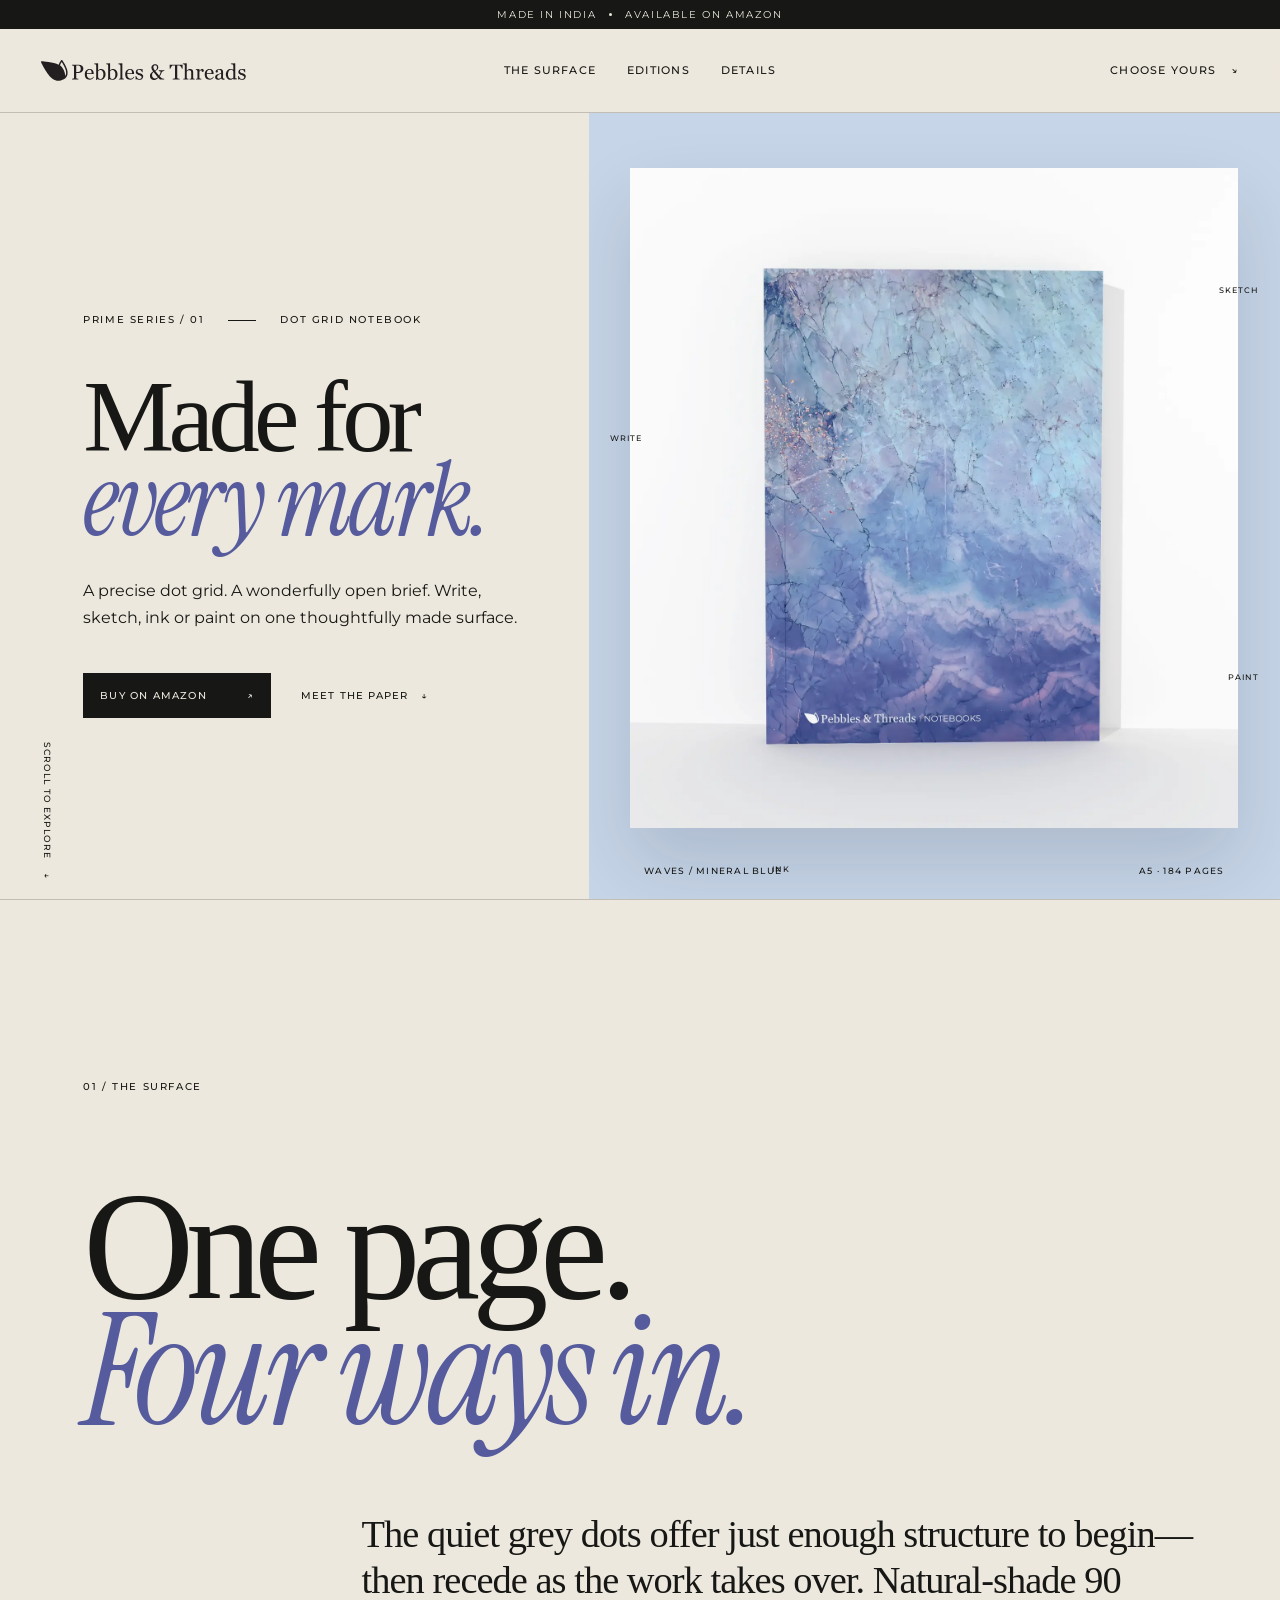
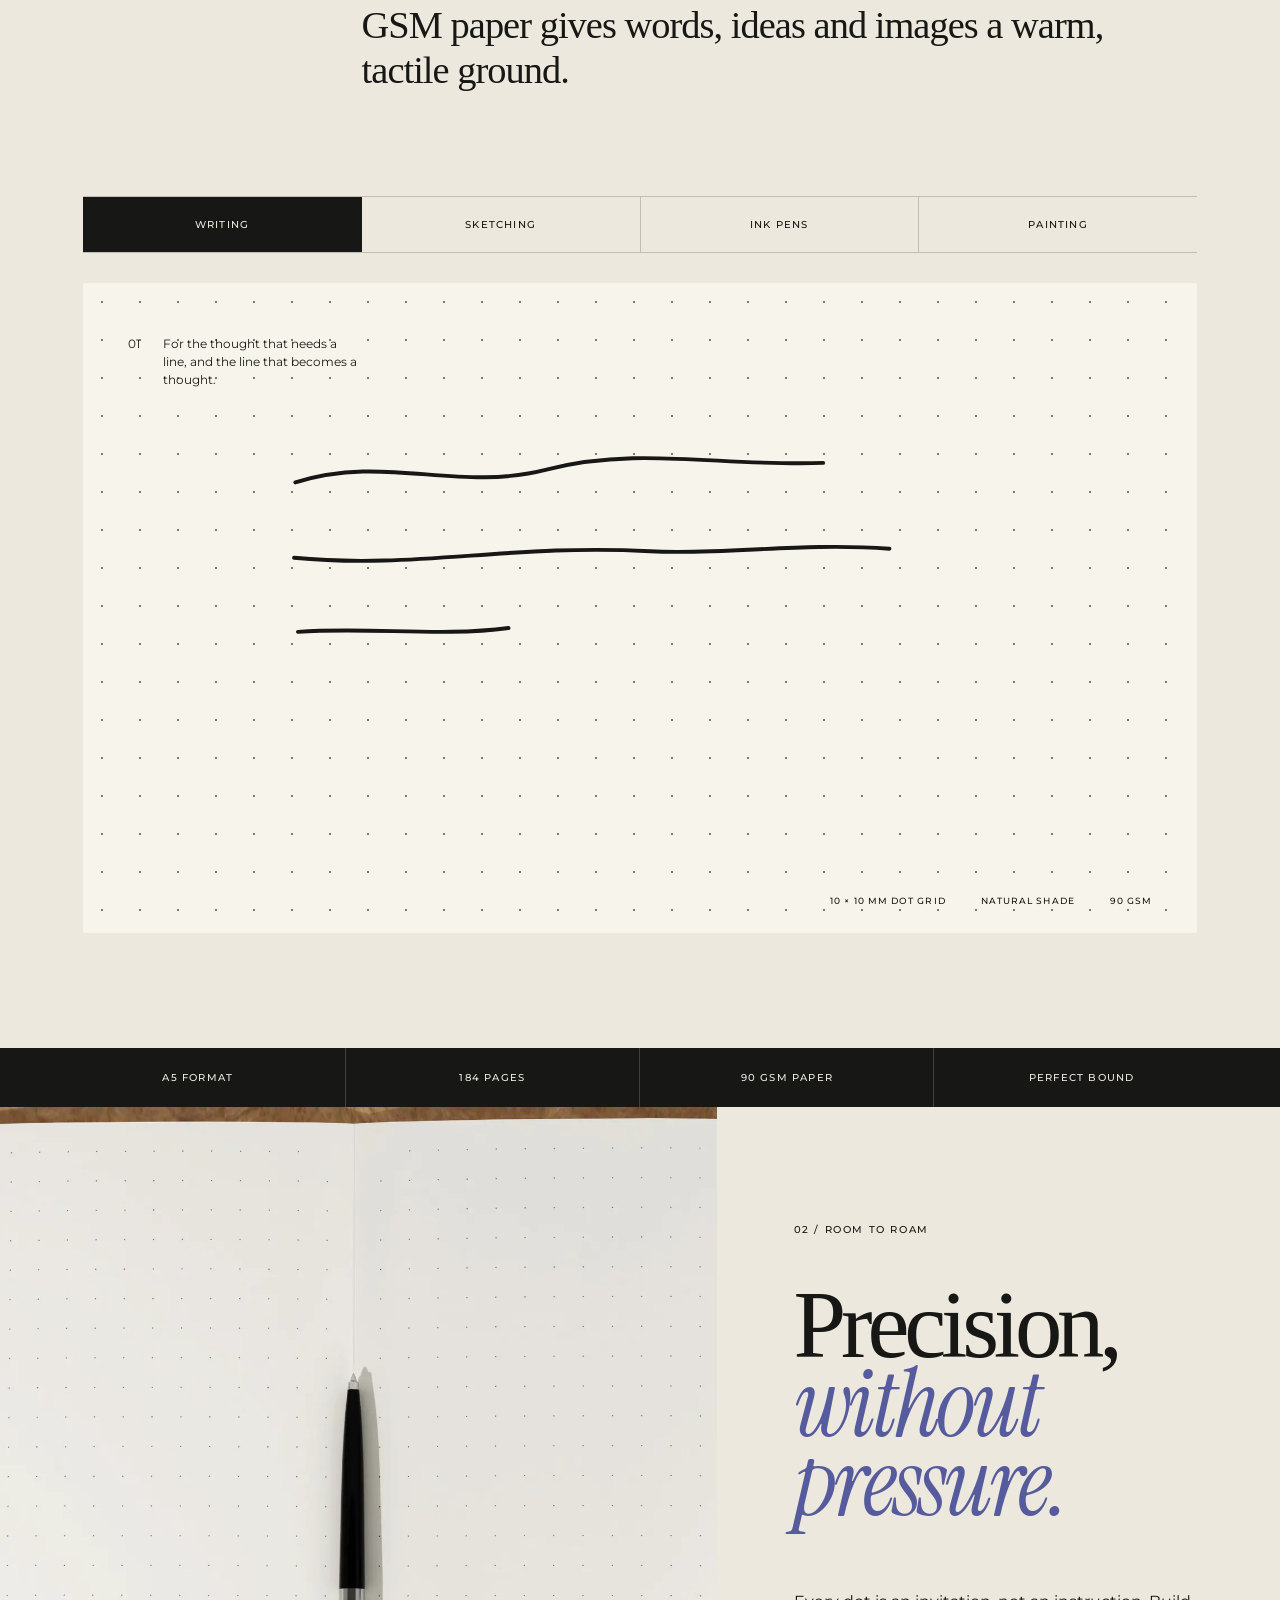
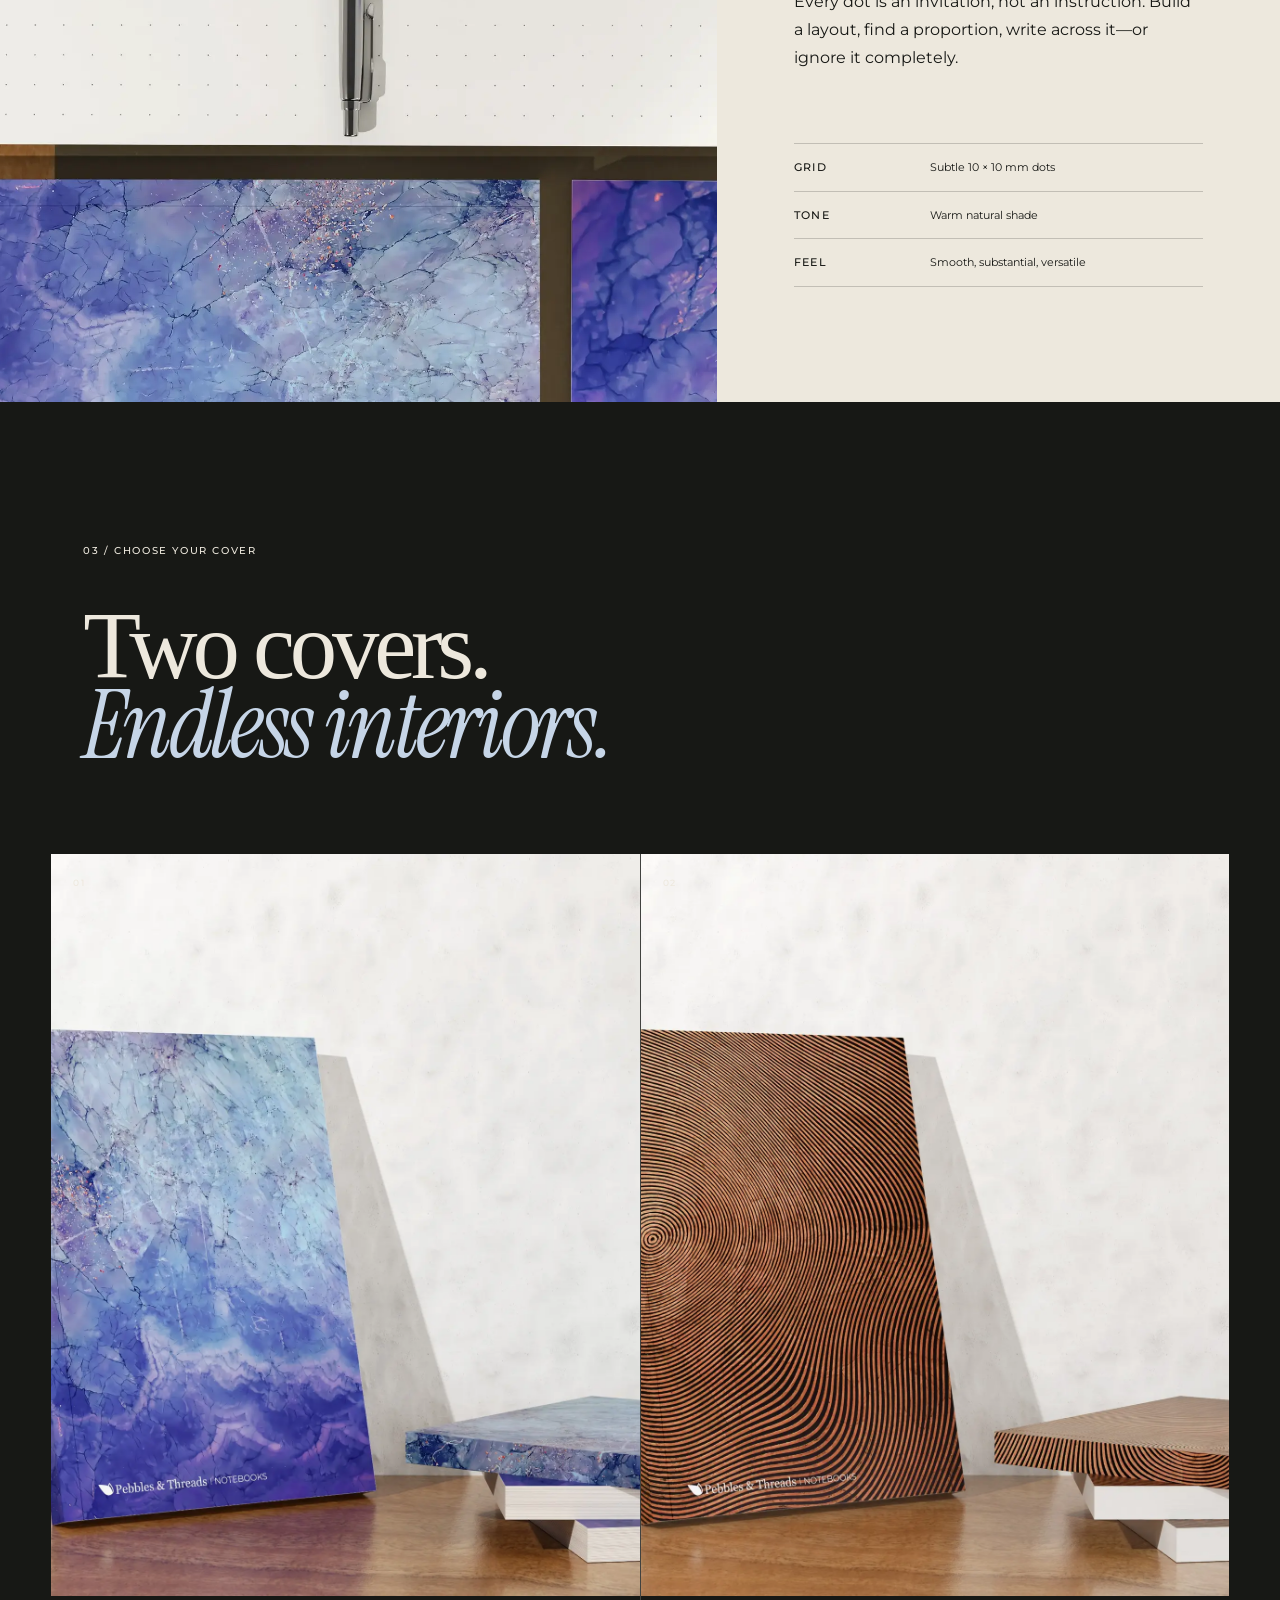
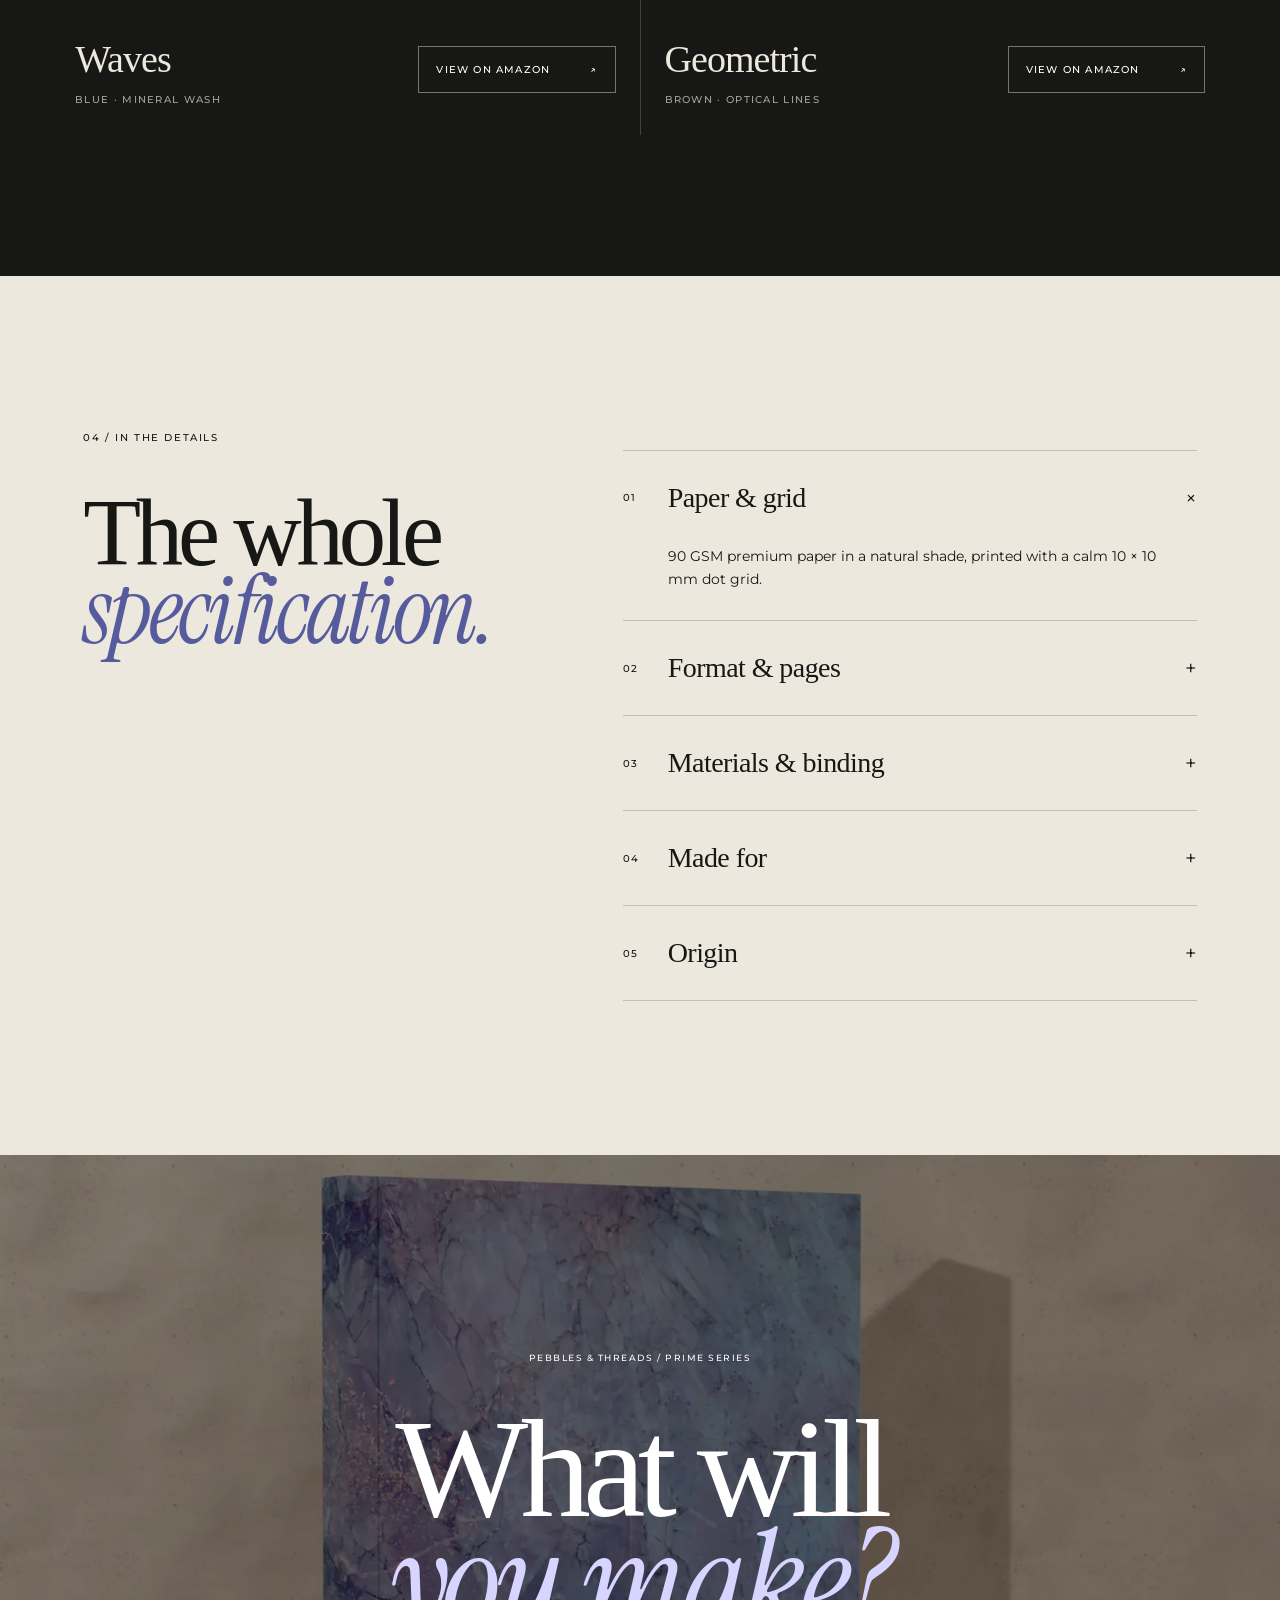
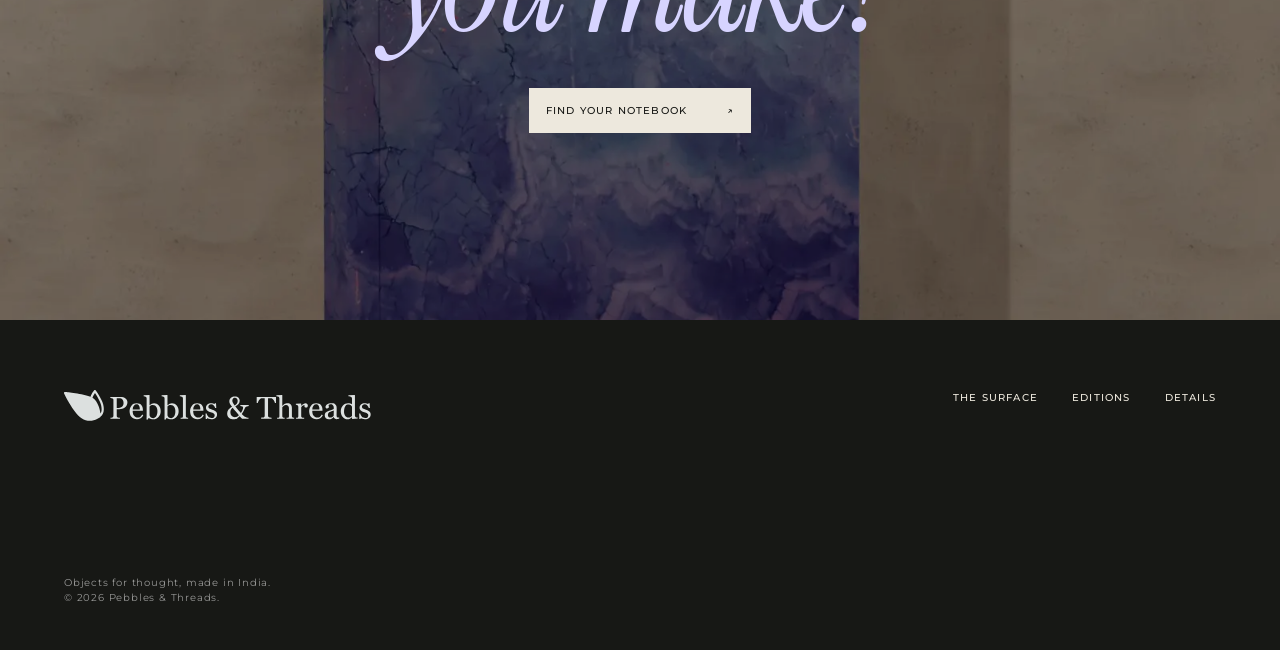
==== commit bf382ae2: "Simplify Amazon purchase CTA" ====
--- a/index.html
+++ b/index.html
@@ -16,6 +16,7 @@
   <link rel="preconnect" href="https://fonts.gstatic.com" crossorigin>
   <link href="https://fonts.googleapis.com/css2?family=Instrument+Serif:ital@1&family=Montserrat:wght@400;500;600&display=swap" rel="stylesheet">
   <link rel="stylesheet" href="styles.css">
+  <link rel="shortcut icon" href="./assets/images/favicon.svg" type="image/x-icon">
   <script>
    !function(m,n,e,t,l,o,g,y){var u,a,f=function(h){
    return!(h in m)||(m.console&&m.console.log&&m.console.log("FullStory namespace conflict. Please use a different namespace."),!1)}(l)
@@ -47,10 +48,10 @@
       <a href="#editions">Editions</a>
       <a href="#details">Details</a>
     </nav>
-    <a class="header-cta" href="https://www.amazon.in/Pebbles-Threads-Notebook-Sketching-Painting/dp/B0H8MP3RLS" target="_blank" rel="noopener noreferrer" data-amazon-link data-amazon-track data-amazon-placement="header">Shop on Amazon <span aria-hidden="true">↗</span></a>
+    <a class="header-cta" href="#editions">Choose yours <span aria-hidden="true">↘</span></a>
     <button class="menu-button" type="button" aria-label="Open menu" aria-expanded="false" data-menu-button><span></span><span></span></button>
     <nav class="mobile-nav" aria-label="Mobile navigation" data-mobile-nav>
-      <a href="#surface">The surface</a><a href="#editions">Editions</a><a href="#details">Details</a><a href="https://www.amazon.in/Pebbles-Threads-Notebook-Sketching-Painting/dp/B0H8MP3RLS" target="_blank" rel="noopener noreferrer" data-amazon-link data-amazon-track data-amazon-placement="menu">Shop on Amazon ↗</a>
+      <a href="#surface">The surface</a><a href="#editions">Editions</a><a href="#details">Details</a><a href="#editions">Choose yours</a>
     </nav>
   </header>
 
@@ -61,9 +62,8 @@
         <h1 id="hero-title">Made for<br><em>every mark.</em></h1>
         <p class="hero-intro">A precise dot grid. A wonderfully open brief. Write, sketch, ink or paint on one thoughtfully made surface.</p>
         <div class="hero-actions">
-          <a class="button button-dark amazon-primary" href="https://www.amazon.in/Pebbles-Threads-Notebook-Sketching-Painting/dp/B0H8MP3RLS" target="_blank" rel="noopener noreferrer" data-amazon-link data-amazon-track data-amazon-placement="hero">Buy <span data-amazon-label>Waves</span> on Amazon <span aria-hidden="true">↗</span></a>
-          <a class="text-link" href="#editions">Explore both covers <span aria-hidden="true">↓</span></a>
-          <p class="amazon-note">Opens in the Amazon app when installed</p>
+          <a class="button button-dark" href="https://www.amazon.in/Pebbles-Threads-Notebook-Sketching-Painting/dp/B0H8MP3RLS" target="_blank" rel="noopener noreferrer">Buy on Amazon <span aria-hidden="true">↗</span></a>
+          <a class="text-link" href="#surface">Meet the paper <span aria-hidden="true">↓</span></a>
         </div>
       </div>
       <div class="hero-visual reveal" data-tilt>
@@ -129,7 +129,7 @@
             <img src="assets/images/waves-stack.webp" alt="Blue Waves notebook with a small stack showing the cover and page edges" width="1600" height="1600" loading="lazy">
             <span class="preview-hint">Preview ↑</span>
           </button>
-          <div class="edition-info"><div><h3>Waves</h3><p>Blue · mineral wash</p></div><a class="button button-light" href="https://www.amazon.in/Pebbles-Threads-Notebook-Sketching-Painting/dp/B0H8MP3RLS" target="_blank" rel="noopener noreferrer" data-amazon-track data-amazon-edition="waves" data-amazon-placement="edition-card">Buy on Amazon <span aria-hidden="true">↗</span></a></div>
+          <div class="edition-info"><div><h3>Waves</h3><p>Blue · mineral wash</p></div><a class="button button-light" href="https://www.amazon.in/Pebbles-Threads-Notebook-Sketching-Painting/dp/B0H8MP3RLS" target="_blank" rel="noopener noreferrer">View on Amazon <span aria-hidden="true">↗</span></a></div>
         </article>
         <article class="edition-card reveal edition-geometric">
           <button class="edition-preview" type="button" data-select-edition="geometric" aria-label="Preview Brown Geometric edition">
@@ -137,7 +137,7 @@
             <img src="assets/images/geometric.webp" alt="Brown Geometric notebook with concentric black linework" width="1600" height="1600" loading="lazy">
             <span class="preview-hint">Preview ↑</span>
           </button>
-          <div class="edition-info"><div><h3>Geometric</h3><p>Brown · optical lines</p></div><a class="button button-light" href="https://www.amazon.in/Pebbles-Threads-Notebook-Sketching-Geometric/dp/B0H8MHGXTL" target="_blank" rel="noopener noreferrer" data-amazon-track data-amazon-edition="geometric" data-amazon-placement="edition-card">Buy on Amazon <span aria-hidden="true">↗</span></a></div>
+          <div class="edition-info"><div><h3>Geometric</h3><p>Brown · optical lines</p></div><a class="button button-light" href="https://www.amazon.in/Pebbles-Threads-Notebook-Sketching-Geometric/dp/B0H8MHGXTL" target="_blank" rel="noopener noreferrer">View on Amazon <span aria-hidden="true">↗</span></a></div>
         </article>
       </div>
     </section>
@@ -160,9 +160,7 @@
     </section>
   </main>
 
-  <a class="mobile-shop-cta" href="https://www.amazon.in/Pebbles-Threads-Notebook-Sketching-Painting/dp/B0H8MP3RLS" target="_blank" rel="noopener noreferrer" data-amazon-link data-amazon-track data-amazon-placement="mobile-sticky">Buy <span data-amazon-label>Waves</span> on Amazon <span aria-hidden="true">↗</span></a>
-
-  <footer>
+   <footer>
     <a class="brand footer-brand" href="#top" aria-label="Pebbles and Threads home"><img class="brand-logo" src="assets/images/pebbles-brandmarks.svg" alt="" width="733" height="75"></a>
     <div class="footer-links"><a href="#surface">The surface</a><a href="#editions">Editions</a><a href="#details">Details</a></div>
     <p>Objects for thought, made in India.<br>© <span data-year></span> Pebbles & Threads.</p>
--- a/styles.css
+++ b/styles.css
@@ -1,5 +1,5 @@
 :root{--ink:#171815;--paper:#ede8dd;--paper-2:#f5f2eb;--line:rgba(23,24,21,.2);--blue:#555b9d;--blue-pale:#c6d5e7;--violet:#242053;--rust:#b96a42;--display:Georgia,"Times New Roman",serif;--accent:"Instrument Serif",Georgia,serif;--sans:Montserrat,Arial,sans-serif;--ease:cubic-bezier(.22,1,.36,1)}
-*{box-sizing:border-box}html{scroll-behavior:smooth}body{margin:0;background:var(--paper);color:var(--ink);font-family:var(--sans);font-size:16px;line-height:1.5;overflow-x:hidden}body[data-edition="geometric"]{--blue:#9b5438;--blue-pale:#dba47b;--violet:#271815}a{color:inherit;text-decoration:none}button{font:inherit;color:inherit}a:focus-visible,button:focus-visible,summary:focus-visible{outline:2px solid currentColor;outline-offset:4px}img{display:block;width:100%;height:auto}.skip-link{position:fixed;top:8px;left:8px;z-index:99;background:#fff;padding:10px;transform:translateY(-150%)}.skip-link:focus{transform:none}.announcement{height:29px;display:flex;align-items:center;justify-content:center;gap:13px;background:var(--ink);color:var(--paper);font-size:10px;letter-spacing:.16em;text-transform:uppercase}.announcement span{width:3px;height:3px;border-radius:50%;background:var(--paper)}.site-header{height:84px;display:grid;grid-template-columns:1fr auto 1fr;align-items:center;padding:0 3.2vw;border-bottom:1px solid var(--line);position:sticky;top:0;z-index:20;background:rgba(237,232,221,.88);backdrop-filter:blur(15px)}.brand{display:flex;align-items:center;width:max-content}.brand-logo{width:clamp(185px,16vw,235px);height:auto}.desktop-nav{display:flex;gap:31px;font-size:11px;font-weight:500;text-transform:uppercase;letter-spacing:.11em}.desktop-nav a,.footer-links a{position:relative}.desktop-nav a:after,.footer-links a:after{content:"";position:absolute;height:1px;left:0;right:100%;bottom:-5px;background:currentColor;transition:right .45s var(--ease)}.desktop-nav a:hover:after,.footer-links a:hover:after{right:0}.header-cta{justify-self:end;font-size:11px;font-weight:500;text-transform:uppercase;letter-spacing:.11em}.header-cta span{margin-left:10px}.menu-button,.mobile-nav{display:none}.hero{min-height:calc(100svh - 113px);display:grid;grid-template-columns:46% 54%;position:relative;border-bottom:1px solid var(--line)}.hero-copy{padding:10vh 4vw 8vh 6.5vw;display:flex;flex-direction:column;justify-content:center}.eyebrow,.section-index{font-size:10px;font-weight:500;letter-spacing:.16em;text-transform:uppercase;margin:0}.eyebrow{display:flex;gap:24px}.eyebrow span+span:before{content:"";display:inline-block;width:28px;height:1px;background:currentColor;vertical-align:middle;margin-right:24px}.hero h1,.statement h2,.editorial h2,.editions h2,.details h2,.closing h2{font-family:var(--display);font-weight:400;line-height:.82;letter-spacing:-.055em;margin:48px 0 34px;font-size:clamp(76px,8vw,140px)}h1 em,h2 em{font-family:var(--accent);font-weight:400;font-style:italic;letter-spacing:-.035em;color:var(--blue);transition:color .7s var(--ease)}.hero-intro{max-width:470px;font-size:16px;line-height:1.7;margin:0}.hero-actions{display:flex;align-items:center;gap:18px 30px;margin-top:42px;flex-wrap:wrap}.amazon-primary{min-width:235px}.amazon-note{flex-basis:100%;margin:0;font-size:9px;font-weight:500;letter-spacing:.08em;text-transform:uppercase;opacity:.62}.button{display:inline-flex;align-items:center;justify-content:space-between;gap:40px;padding:15px 17px;font-size:10px;font-weight:500;letter-spacing:.12em;text-transform:uppercase;transition:transform .25s,background .25s,color .25s}.button:hover{transform:translateY(-2px)}.button-dark{background:var(--ink);color:var(--paper)}.button-light{border:1px solid rgba(255,255,255,.4);color:#fff}.button-cream{background:var(--paper);color:var(--ink)}.text-link{font-size:10px;font-weight:500;text-transform:uppercase;letter-spacing:.11em}.text-link span{margin-left:8px}.hero-visual{position:relative;overflow:hidden;background:var(--blue-pale);transition:background .7s var(--ease)}.hero-image-wrap{position:absolute;inset:7% 6% 9%;overflow:hidden;box-shadow:0 35px 70px rgba(30,29,54,.14);transform:perspective(1000px) rotateX(var(--rx,0)) rotateY(var(--ry,0));transition:transform .15s ease-out}.hero-image-wrap img{width:100%;height:100%;object-fit:cover;transition:opacity .35s var(--ease),transform 1.1s var(--ease)}.hero-visual:hover img{transform:scale(1.018)}.hero-caption{position:absolute;z-index:2;left:8%;right:8%;bottom:2.8%;display:flex;justify-content:space-between;margin:0;font-size:9px;font-weight:500;letter-spacing:.14em;text-transform:uppercase}.hero-orbit{position:absolute;z-index:3;inset:3%;pointer-events:none;animation:slow-rotate 45s linear infinite}.hero-orbit span{position:absolute;font-size:8px;font-weight:500;letter-spacing:.14em}.hero-orbit span:nth-child(1){left:0;top:40%}.hero-orbit span:nth-child(2){right:0;top:20%}.hero-orbit span:nth-child(3){right:0;bottom:26%}.hero-orbit span:nth-child(4){left:25%;bottom:0}.scroll-note{position:absolute;bottom:20px;left:3.2vw;font-size:9px;font-weight:500;letter-spacing:.12em;text-transform:uppercase;writing-mode:vertical-rl;display:flex;gap:14px;align-items:center}.statement{padding:14vw 6.5vw 9vw}.statement h2{font-size:clamp(86px,12vw,190px);margin:7vw 0 6vw}.statement-copy{font-family:var(--display);font-size:clamp(25px,3vw,46px);line-height:1.18;letter-spacing:-.025em;max-width:920px;margin:0 0 8vw 25%}.medium-switcher{display:flex;border-top:1px solid var(--line);border-bottom:1px solid var(--line)}.medium-switcher button{flex:1;padding:20px 8px;border:0;border-right:1px solid var(--line);background:none;text-transform:uppercase;letter-spacing:.12em;font-size:10px;font-weight:500;cursor:pointer;transition:background .3s,color .3s}.medium-switcher button:last-child{border-right:0}.medium-switcher button[aria-selected="true"]{background:var(--ink);color:var(--paper)}.paper-demo{height:min(55vw,650px);min-height:430px;position:relative;margin-top:30px;background-color:#f7f4ec;background-image:radial-gradient(#777 1px,transparent 1px);background-size:38px 38px;overflow:hidden}.demo-note{position:absolute;z-index:2;left:4%;top:8%;width:235px;display:grid;grid-template-columns:35px 1fr;font-size:12px}.demo-note p{margin:0}.demo-art{position:absolute;inset:7%;width:86%;height:86%}.stroke{fill:none;stroke:var(--ink);stroke-width:3;stroke-linecap:round;stroke-dasharray:1400;stroke-dashoffset:1400;opacity:0;transition:opacity .4s,stroke-dashoffset 1.4s var(--ease)}.paint{opacity:0;fill:var(--blue);mix-blend-mode:multiply;filter:blur(2px);transform-origin:center;transform:scale(.7);transition:opacity .7s,transform 1s var(--ease)}.paper-demo[data-medium="write"] .stroke-write,.paper-demo[data-medium="sketch"] .stroke-sketch,.paper-demo[data-medium="ink"] .stroke-ink{opacity:1;stroke-dashoffset:0}.paper-demo[data-medium="paint"] .paint{opacity:.58;transform:scale(1)}.paper-demo[data-medium="paint"] .paint-two{fill:var(--rust)}.paper-meta{position:absolute;bottom:4%;left:4%;right:4%;display:flex;justify-content:flex-end;gap:35px;font-size:9px;font-weight:500;letter-spacing:.12em;text-transform:uppercase}.spec-band{display:grid;grid-template-columns:repeat(4,1fr);background:var(--ink);color:var(--paper);padding:0 4vw}.spec-band p{margin:0;padding:22px;text-align:center;border-right:1px solid rgba(255,255,255,.18);font-size:10px;font-weight:500;letter-spacing:.12em;text-transform:uppercase}.spec-band p:last-child{border:0}.editorial{display:grid;grid-template-columns:1.12fr .88fr;min-height:820px}.editorial-image{min-height:720px}.editorial-image img{height:100%;object-fit:cover}.editorial-copy{padding:9vw 6vw;display:flex;flex-direction:column;justify-content:center}.editorial h2,.editions h2,.details h2{font-size:clamp(65px,7.4vw,120px);margin:50px 0}.editorial-copy>p:not(.section-index){max-width:480px;font-size:16px;line-height:1.75}.editorial dl{margin:55px 0 0;border-top:1px solid var(--line)}.editorial dl div{display:grid;grid-template-columns:1fr 2fr;padding:15px 0;border-bottom:1px solid var(--line);font-size:11px}.editorial dt{text-transform:uppercase;letter-spacing:.13em;font-weight:500}.editorial dd{margin:0}.editions{padding:11vw 4vw;background:var(--ink);color:var(--paper)}.editions-heading{padding-left:2.5vw}.editions h2 em{color:var(--blue-pale)}.edition-grid{display:grid;grid-template-columns:1fr 1fr;gap:1px;background:rgba(255,255,255,.18);margin-top:7vw}.edition-card{background:var(--ink)}.edition-preview{position:relative;width:100%;height:min(58vw,760px);padding:0;border:0;overflow:hidden;cursor:pointer;background:#d3ddeb}.edition-preview img{height:100%;object-fit:cover;transition:transform 1.1s var(--ease),filter .4s}.edition-preview:hover img{transform:scale(1.025)}.edition-geometric .edition-preview{background:#b96642}.edition-number,.preview-hint{position:absolute;z-index:2;top:22px;font-size:9px;font-weight:500;letter-spacing:.15em;text-transform:uppercase}.edition-number{left:22px}.preview-hint{right:22px;opacity:0;transform:translateY(8px);transition:.35s}.edition-preview:hover .preview-hint{opacity:1;transform:none}.edition-info{display:flex;align-items:center;justify-content:space-between;padding:28px 24px}.edition-info .button-light{background:var(--paper);border-color:var(--paper);color:var(--ink)}.edition-info h3{font-family:var(--display);font-size:38px;font-weight:400;letter-spacing:-.025em;margin:0}.edition-info p{font-size:10px;font-weight:500;text-transform:uppercase;letter-spacing:.13em;margin:4px 0 0;color:rgba(255,255,255,.6)}.details{display:grid;grid-template-columns:.85fr 1.15fr;gap:9vw;padding:12vw 6.5vw}.details h2{margin-bottom:0}.details-list{padding-top:20px}.details-list details{border-top:1px solid var(--line)}.details-list details:last-child{border-bottom:1px solid var(--line)}summary{list-style:none;display:grid;grid-template-columns:45px 1fr auto;align-items:center;padding:26px 0;cursor:pointer;font-family:var(--display);font-size:28px;letter-spacing:-.02em}summary::-webkit-details-marker{display:none}summary span{font:500 10px var(--sans);letter-spacing:.12em}summary i{font:400 20px var(--sans);font-style:normal;transition:transform .4s var(--ease)}details[open] summary i{transform:rotate(45deg)}details div{overflow:hidden}details div p{margin:0;padding:0 40px 28px 45px;max-width:620px;font-size:14px;line-height:1.7}.closing{height:85svh;min-height:650px;position:relative;color:#fff;display:flex;align-items:center;justify-content:center;text-align:center;overflow:hidden}.closing>img,.closing-overlay{position:absolute;inset:0;width:100%;height:100%}.closing>img{object-fit:cover}.closing-overlay{background:rgba(25,22,30,.37)}.closing-copy{position:relative;z-index:2}.closing-copy>p{font-size:9px;font-weight:500;letter-spacing:.17em}.closing h2{font-size:clamp(95px,11vw,170px);margin:46px 0}.closing h2 em{color:#d7d4ff}footer{min-height:330px;background:var(--ink);color:var(--paper);padding:70px 5vw 45px;display:grid;grid-template-columns:1fr auto;grid-template-rows:1fr auto}.footer-brand{align-self:start}.footer-brand .brand-logo{width:clamp(230px,24vw,360px);filter:invert(1)}.footer-links{display:flex;gap:34px;align-self:start;font-size:10px;font-weight:500;letter-spacing:.12em;text-transform:uppercase}footer>p{grid-column:1/-1;align-self:end;margin:0;font-size:10px;letter-spacing:.08em;color:rgba(255,255,255,.55)}.reveal{opacity:0;transform:translateY(28px);transition:opacity .9s var(--ease),transform .9s var(--ease)}.reveal.in-view{opacity:1;transform:none}@keyframes slow-rotate{to{transform:rotate(360deg)}}
-.mobile-shop-cta{display:none}@media(max-width:900px){body{padding-bottom:64px}.site-header{grid-template-columns:1fr auto;height:70px}.desktop-nav,.header-cta{display:none}.menu-button{display:flex;flex-direction:column;gap:5px;background:none;border:0;padding:10px}.menu-button span{display:block;width:22px;height:1px;background:currentColor;transition:.3s}.menu-button[aria-expanded="true"] span:first-child{transform:translateY(3px) rotate(45deg)}.menu-button[aria-expanded="true"] span:last-child{transform:translateY(-3px) rotate(-45deg)}.mobile-nav{display:flex;position:absolute;top:70px;left:0;right:0;background:var(--paper);flex-direction:column;padding:26px 5vw;border-bottom:1px solid var(--line);transform:scaleY(0);transform-origin:top;opacity:0;visibility:hidden;pointer-events:none;transition:.35s var(--ease)}.mobile-nav.open{transform:none;opacity:1;visibility:visible;pointer-events:auto}.mobile-nav a{padding:12px 0;border-bottom:1px solid var(--line);font-family:var(--display);font-size:28px}.mobile-shop-cta{position:fixed;z-index:40;left:12px;right:12px;bottom:10px;display:flex;align-items:center;justify-content:space-between;gap:12px;padding:17px 18px;background:var(--ink);color:var(--paper);box-shadow:0 10px 35px rgba(23,24,21,.28);font-size:10px;font-weight:600;letter-spacing:.1em;text-transform:uppercase}.hero{display:block;min-height:0}.hero-copy{min-height:670px;padding:95px 7vw 65px}.hero h1{font-size:clamp(74px,19vw,120px);margin-top:38px}.hero-visual{height:110vw;min-height:560px}.scroll-note{display:none}.statement{padding:110px 6vw 70px}.statement h2{font-size:clamp(70px,19vw,130px);margin:70px 0}.statement-copy{margin:0 0 90px 12%;font-size:clamp(27px,6vw,40px)}.medium-switcher{overflow-x:auto}.medium-switcher button{flex:0 0 150px}.paper-demo{height:620px}.paper-meta{justify-content:flex-start;flex-wrap:wrap}.spec-band{grid-template-columns:1fr 1fr}.spec-band p:nth-child(2){border-right:0}.spec-band p:nth-child(-n+2){border-bottom:1px solid rgba(255,255,255,.18)}.editorial{grid-template-columns:1fr}.editorial-copy{padding:100px 7vw}.editorial h2,.editions h2,.details h2{font-size:clamp(70px,16vw,110px)}.edition-grid{grid-template-columns:1fr}.edition-preview{height:112vw;max-height:760px}.details{grid-template-columns:1fr;padding:110px 7vw}.closing{height:760px}footer{grid-template-columns:1fr;gap:55px}.footer-links{flex-wrap:wrap}footer>p{grid-column:1}}
+*{box-sizing:border-box}html{scroll-behavior:smooth}body{margin:0;background:var(--paper);color:var(--ink);font-family:var(--sans);font-size:16px;line-height:1.5;overflow-x:hidden}body[data-edition="geometric"]{--blue:#9b5438;--blue-pale:#dba47b;--violet:#271815}a{color:inherit;text-decoration:none}button{font:inherit;color:inherit}a:focus-visible,button:focus-visible,summary:focus-visible{outline:2px solid currentColor;outline-offset:4px}img{display:block;width:100%;height:auto}.skip-link{position:fixed;top:8px;left:8px;z-index:99;background:#fff;padding:10px;transform:translateY(-150%)}.skip-link:focus{transform:none}.announcement{height:29px;display:flex;align-items:center;justify-content:center;gap:13px;background:var(--ink);color:var(--paper);font-size:10px;letter-spacing:.16em;text-transform:uppercase}.announcement span{width:3px;height:3px;border-radius:50%;background:var(--paper)}.site-header{height:84px;display:grid;grid-template-columns:1fr auto 1fr;align-items:center;padding:0 3.2vw;border-bottom:1px solid var(--line);position:relative;z-index:20;background:rgba(237,232,221,.88);backdrop-filter:blur(15px)}.brand{display:flex;align-items:center;width:max-content}.brand-logo{width:clamp(185px,16vw,235px);height:auto}.desktop-nav{display:flex;gap:31px;font-size:11px;font-weight:500;text-transform:uppercase;letter-spacing:.11em}.desktop-nav a,.footer-links a{position:relative}.desktop-nav a:after,.footer-links a:after{content:"";position:absolute;height:1px;left:0;right:100%;bottom:-5px;background:currentColor;transition:right .45s var(--ease)}.desktop-nav a:hover:after,.footer-links a:hover:after{right:0}.header-cta{justify-self:end;font-size:11px;font-weight:500;text-transform:uppercase;letter-spacing:.11em}.header-cta span{margin-left:10px}.menu-button,.mobile-nav{display:none}.hero{min-height:calc(100svh - 113px);display:grid;grid-template-columns:46% 54%;position:relative;border-bottom:1px solid var(--line)}.hero-copy{padding:10vh 4vw 8vh 6.5vw;display:flex;flex-direction:column;justify-content:center}.eyebrow,.section-index{font-size:10px;font-weight:500;letter-spacing:.16em;text-transform:uppercase;margin:0}.eyebrow{display:flex;gap:24px}.eyebrow span+span:before{content:"";display:inline-block;width:28px;height:1px;background:currentColor;vertical-align:middle;margin-right:24px}.hero h1,.statement h2,.editorial h2,.editions h2,.details h2,.closing h2{font-family:var(--display);font-weight:400;line-height:.82;letter-spacing:-.055em;margin:48px 0 34px;font-size:clamp(76px,8vw,140px)}h1 em,h2 em{font-family:var(--accent);font-weight:400;font-style:italic;letter-spacing:-.035em;color:var(--blue);transition:color .7s var(--ease)}.hero-intro{max-width:470px;font-size:16px;line-height:1.7;margin:0}.hero-actions{display:flex;align-items:center;gap:30px;margin-top:42px}.button{display:inline-flex;align-items:center;justify-content:space-between;gap:40px;padding:15px 17px;font-size:10px;font-weight:500;letter-spacing:.12em;text-transform:uppercase;transition:transform .25s,background .25s,color .25s}.button:hover{transform:translateY(-2px)}.button-dark{background:var(--ink);color:var(--paper)}.button-light{border:1px solid rgba(255,255,255,.4);color:#fff}.button-cream{background:var(--paper);color:var(--ink)}.text-link{font-size:10px;font-weight:500;text-transform:uppercase;letter-spacing:.11em}.text-link span{margin-left:8px}.hero-visual{position:relative;overflow:hidden;background:var(--blue-pale);transition:background .7s var(--ease)}.hero-image-wrap{position:absolute;inset:7% 6% 9%;overflow:hidden;box-shadow:0 35px 70px rgba(30,29,54,.14);transform:perspective(1000px) rotateX(var(--rx,0)) rotateY(var(--ry,0));transition:transform .15s ease-out}.hero-image-wrap img{width:100%;height:100%;object-fit:cover;transition:opacity .35s var(--ease),transform 1.1s var(--ease)}.hero-visual:hover img{transform:scale(1.018)}.hero-caption{position:absolute;z-index:2;left:8%;right:8%;bottom:2.8%;display:flex;justify-content:space-between;margin:0;font-size:9px;font-weight:500;letter-spacing:.14em;text-transform:uppercase}.hero-orbit{position:absolute;z-index:3;inset:3%;pointer-events:none;animation:slow-rotate 45s linear infinite}.hero-orbit span{position:absolute;font-size:8px;font-weight:500;letter-spacing:.14em}.hero-orbit span:nth-child(1){left:0;top:40%}.hero-orbit span:nth-child(2){right:0;top:20%}.hero-orbit span:nth-child(3){right:0;bottom:26%}.hero-orbit span:nth-child(4){left:25%;bottom:0}.scroll-note{position:absolute;bottom:20px;left:3.2vw;font-size:9px;font-weight:500;letter-spacing:.12em;text-transform:uppercase;writing-mode:vertical-rl;display:flex;gap:14px;align-items:center}.statement{padding:14vw 6.5vw 9vw}.statement h2{font-size:clamp(86px,12vw,190px);margin:7vw 0 6vw}.statement-copy{font-family:var(--display);font-size:clamp(25px,3vw,46px);line-height:1.18;letter-spacing:-.025em;max-width:920px;margin:0 0 8vw 25%}.medium-switcher{display:flex;border-top:1px solid var(--line);border-bottom:1px solid var(--line)}.medium-switcher button{flex:1;padding:20px 8px;border:0;border-right:1px solid var(--line);background:none;text-transform:uppercase;letter-spacing:.12em;font-size:10px;font-weight:500;cursor:pointer;transition:background .3s,color .3s}.medium-switcher button:last-child{border-right:0}.medium-switcher button[aria-selected="true"]{background:var(--ink);color:var(--paper)}.paper-demo{height:min(55vw,650px);min-height:430px;position:relative;margin-top:30px;background-color:#f7f4ec;background-image:radial-gradient(#777 1px,transparent 1px);background-size:38px 38px;overflow:hidden}.demo-note{position:absolute;z-index:2;left:4%;top:8%;width:235px;display:grid;grid-template-columns:35px 1fr;font-size:12px}.demo-note p{margin:0}.demo-art{position:absolute;inset:7%;width:86%;height:86%}.stroke{fill:none;stroke:var(--ink);stroke-width:3;stroke-linecap:round;stroke-dasharray:1400;stroke-dashoffset:1400;opacity:0;transition:opacity .4s,stroke-dashoffset 1.4s var(--ease)}.paint{opacity:0;fill:var(--blue);mix-blend-mode:multiply;filter:blur(2px);transform-origin:center;transform:scale(.7);transition:opacity .7s,transform 1s var(--ease)}.paper-demo[data-medium="write"] .stroke-write,.paper-demo[data-medium="sketch"] .stroke-sketch,.paper-demo[data-medium="ink"] .stroke-ink{opacity:1;stroke-dashoffset:0}.paper-demo[data-medium="paint"] .paint{opacity:.58;transform:scale(1)}.paper-demo[data-medium="paint"] .paint-two{fill:var(--rust)}.paper-meta{position:absolute;bottom:4%;left:4%;right:4%;display:flex;justify-content:flex-end;gap:35px;font-size:9px;font-weight:500;letter-spacing:.12em;text-transform:uppercase}.spec-band{display:grid;grid-template-columns:repeat(4,1fr);background:var(--ink);color:var(--paper);padding:0 4vw}.spec-band p{margin:0;padding:22px;text-align:center;border-right:1px solid rgba(255,255,255,.18);font-size:10px;font-weight:500;letter-spacing:.12em;text-transform:uppercase}.spec-band p:last-child{border:0}.editorial{display:grid;grid-template-columns:1.12fr .88fr;min-height:820px}.editorial-image{min-height:720px}.editorial-image img{height:100%;object-fit:cover}.editorial-copy{padding:9vw 6vw;display:flex;flex-direction:column;justify-content:center}.editorial h2,.editions h2,.details h2{font-size:clamp(65px,7.4vw,120px);margin:50px 0}.editorial-copy>p:not(.section-index){max-width:480px;font-size:16px;line-height:1.75}.editorial dl{margin:55px 0 0;border-top:1px solid var(--line)}.editorial dl div{display:grid;grid-template-columns:1fr 2fr;padding:15px 0;border-bottom:1px solid var(--line);font-size:11px}.editorial dt{text-transform:uppercase;letter-spacing:.13em;font-weight:500}.editorial dd{margin:0}.editions{padding:11vw 4vw;background:var(--ink);color:var(--paper)}.editions-heading{padding-left:2.5vw}.editions h2 em{color:var(--blue-pale)}.edition-grid{display:grid;grid-template-columns:1fr 1fr;gap:1px;background:rgba(255,255,255,.18);margin-top:7vw}.edition-card{background:var(--ink)}.edition-preview{position:relative;width:100%;height:min(58vw,760px);padding:0;border:0;overflow:hidden;cursor:pointer;background:#d3ddeb}.edition-preview img{height:100%;object-fit:cover;transition:transform 1.1s var(--ease),filter .4s}.edition-preview:hover img{transform:scale(1.025)}.edition-geometric .edition-preview{background:#b96642}.edition-number,.preview-hint{position:absolute;z-index:2;top:22px;font-size:9px;font-weight:500;letter-spacing:.15em;text-transform:uppercase}.edition-number{left:22px}.preview-hint{right:22px;opacity:0;transform:translateY(8px);transition:.35s}.edition-preview:hover .preview-hint{opacity:1;transform:none}.edition-info{display:flex;align-items:center;justify-content:space-between;padding:28px 24px}.edition-info h3{font-family:var(--display);font-size:38px;font-weight:400;letter-spacing:-.025em;margin:0}.edition-info p{font-size:10px;font-weight:500;text-transform:uppercase;letter-spacing:.13em;margin:4px 0 0;color:rgba(255,255,255,.6)}.details{display:grid;grid-template-columns:.85fr 1.15fr;gap:9vw;padding:12vw 6.5vw}.details h2{margin-bottom:0}.details-list{padding-top:20px}.details-list details{border-top:1px solid var(--line)}.details-list details:last-child{border-bottom:1px solid var(--line)}summary{list-style:none;display:grid;grid-template-columns:45px 1fr auto;align-items:center;padding:26px 0;cursor:pointer;font-family:var(--display);font-size:28px;letter-spacing:-.02em}summary::-webkit-details-marker{display:none}summary span{font:500 10px var(--sans);letter-spacing:.12em}summary i{font:400 20px var(--sans);font-style:normal;transition:transform .4s var(--ease)}details[open] summary i{transform:rotate(45deg)}details div{overflow:hidden}details div p{margin:0;padding:0 40px 28px 45px;max-width:620px;font-size:14px;line-height:1.7}.closing{height:85svh;min-height:650px;position:relative;color:#fff;display:flex;align-items:center;justify-content:center;text-align:center;overflow:hidden}.closing>img,.closing-overlay{position:absolute;inset:0;width:100%;height:100%}.closing>img{object-fit:cover}.closing-overlay{background:rgba(25,22,30,.37)}.closing-copy{position:relative;z-index:2}.closing-copy>p{font-size:9px;font-weight:500;letter-spacing:.17em}.closing h2{font-size:clamp(95px,11vw,170px);margin:46px 0}.closing h2 em{color:#d7d4ff}footer{min-height:330px;background:var(--ink);color:var(--paper);padding:70px 5vw 45px;display:grid;grid-template-columns:1fr auto;grid-template-rows:1fr auto}.footer-brand{align-self:start}.footer-brand .brand-logo{width:clamp(230px,24vw,360px);filter:invert(1)}.footer-links{display:flex;gap:34px;align-self:start;font-size:10px;font-weight:500;letter-spacing:.12em;text-transform:uppercase}footer>p{grid-column:1/-1;align-self:end;margin:0;font-size:10px;letter-spacing:.08em;color:rgba(255,255,255,.55)}.reveal{opacity:0;transform:translateY(28px);transition:opacity .9s var(--ease),transform .9s var(--ease)}.reveal.in-view{opacity:1;transform:none}@keyframes slow-rotate{to{transform:rotate(360deg)}}
+@media(max-width:900px){.site-header{grid-template-columns:1fr auto;height:70px}.desktop-nav,.header-cta{display:none}.menu-button{display:flex;flex-direction:column;gap:5px;background:none;border:0;padding:10px}.menu-button span{display:block;width:22px;height:1px;background:currentColor;transition:.3s}.menu-button[aria-expanded="true"] span:first-child{transform:translateY(3px) rotate(45deg)}.menu-button[aria-expanded="true"] span:last-child{transform:translateY(-3px) rotate(-45deg)}.mobile-nav{display:flex;position:absolute;top:70px;left:0;right:0;background:var(--paper);flex-direction:column;padding:26px 5vw;border-bottom:1px solid var(--line);transform:scaleY(0);transform-origin:top;opacity:0;visibility:hidden;pointer-events:none;transition:.35s var(--ease)}.mobile-nav.open{transform:none;opacity:1;visibility:visible;pointer-events:auto}.mobile-nav a{padding:12px 0;border-bottom:1px solid var(--line);font-family:var(--display);font-size:28px}.hero{display:block;min-height:0}.hero-copy{min-height:670px;padding:95px 7vw 65px}.hero h1{font-size:clamp(74px,19vw,120px);margin-top:38px}.hero-visual{height:110vw;min-height:560px}.scroll-note{display:none}.statement{padding:110px 6vw 70px}.statement h2{font-size:clamp(70px,19vw,130px);margin:70px 0}.statement-copy{margin:0 0 90px 12%;font-size:clamp(27px,6vw,40px)}.medium-switcher{overflow-x:auto}.medium-switcher button{flex:0 0 150px}.paper-demo{height:620px}.paper-meta{justify-content:flex-start;flex-wrap:wrap}.spec-band{grid-template-columns:1fr 1fr}.spec-band p:nth-child(2){border-right:0}.spec-band p:nth-child(-n+2){border-bottom:1px solid rgba(255,255,255,.18)}.editorial{grid-template-columns:1fr}.editorial-copy{padding:100px 7vw}.editorial h2,.editions h2,.details h2{font-size:clamp(70px,16vw,110px)}.edition-grid{grid-template-columns:1fr}.edition-preview{height:112vw;max-height:760px}.details{grid-template-columns:1fr;padding:110px 7vw}.closing{height:760px}footer{grid-template-columns:1fr;gap:55px}.footer-links{flex-wrap:wrap}footer>p{grid-column:1}}
 @media(max-width:520px){.announcement{font-size:8px}.brand{font-size:19px}.hero-copy{min-height:620px}.eyebrow span:nth-child(2){display:none}.hero-intro{font-size:15px}.hero-actions{align-items:flex-start;flex-direction:column}.button{gap:24px}.hero-visual{min-height:480px}.statement-copy{margin-left:0}.paper-demo{min-height:540px}.demo-note{width:200px}.paper-meta{gap:14px}.editorial-image{min-height:490px}.edition-info{align-items:flex-start;gap:24px;flex-direction:column}.details{gap:55px}summary{font-size:24px}.closing h2{font-size:25vw}.footer-brand{font-size:29px}}
 @media(prefers-reduced-motion:reduce){html{scroll-behavior:auto}*,*:before,*:after{animation:none!important;transition-duration:.01ms!important}.reveal{opacity:1;transform:none}}
